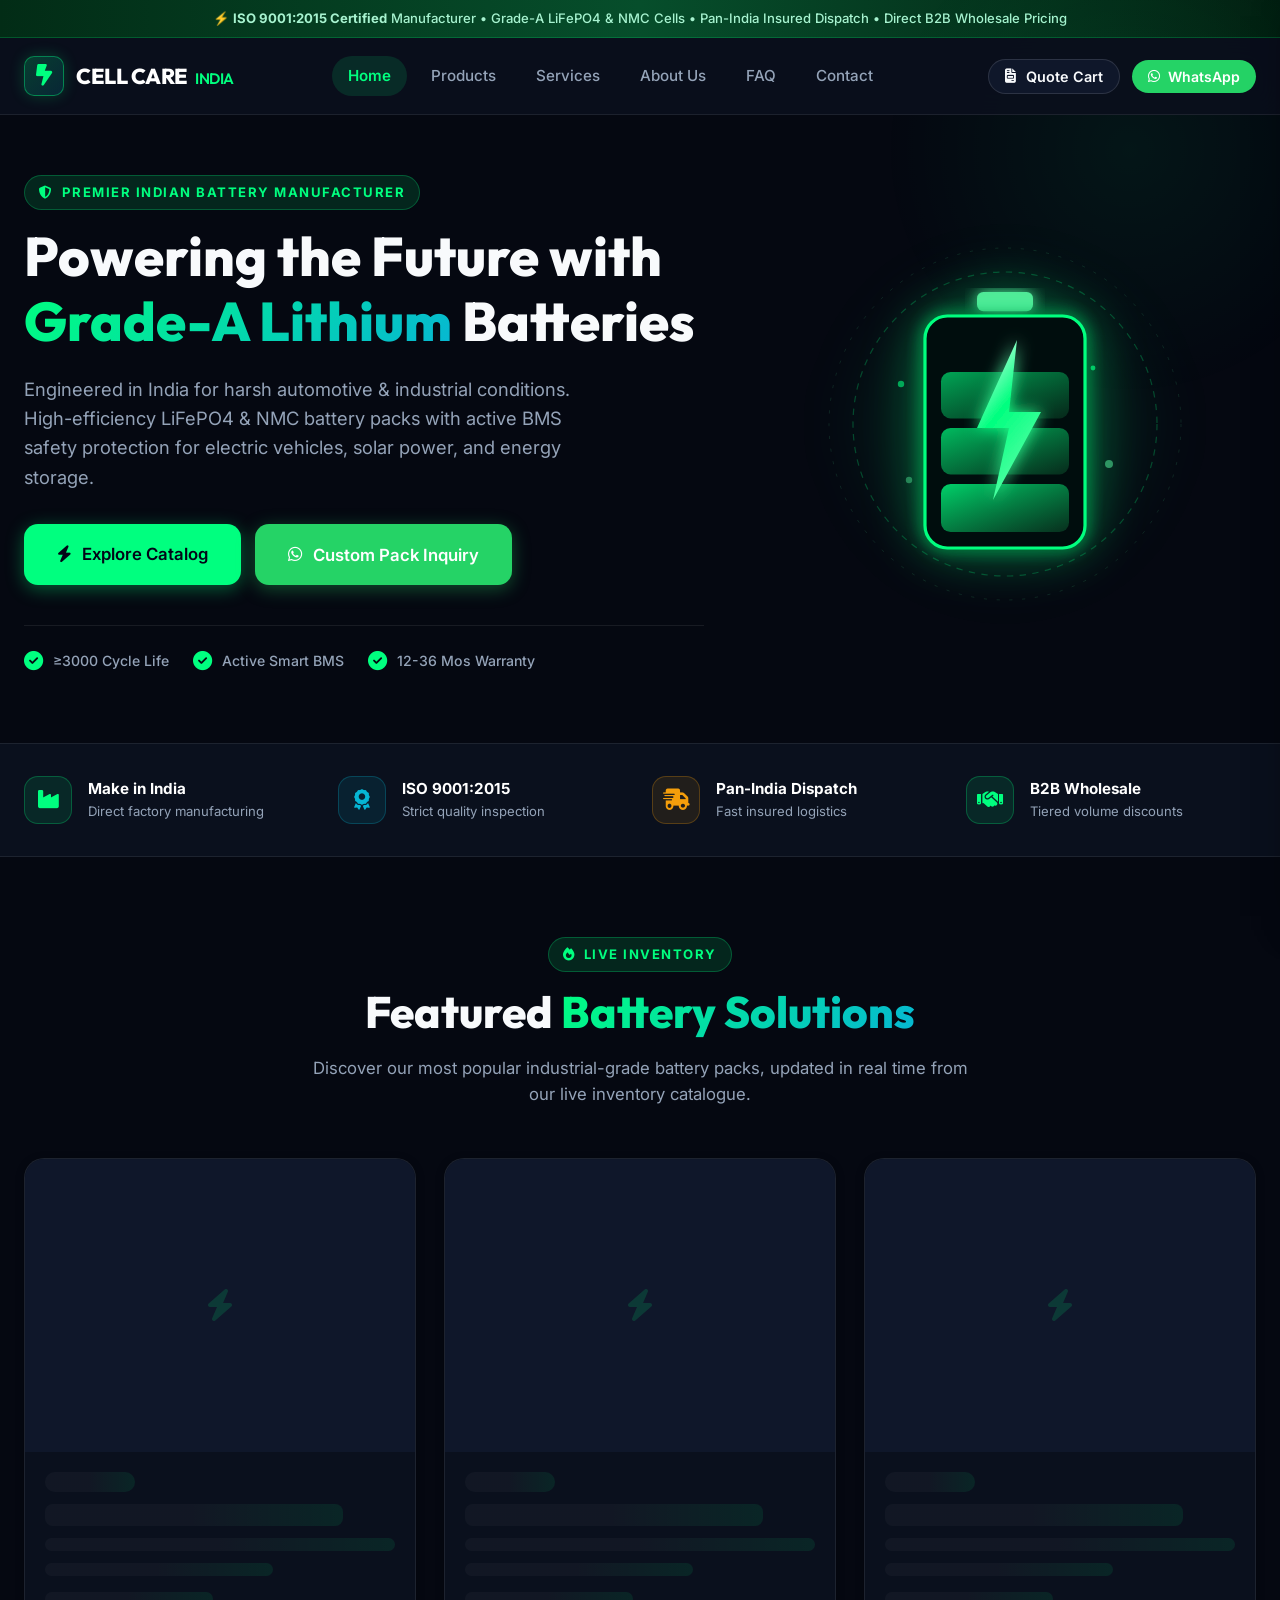
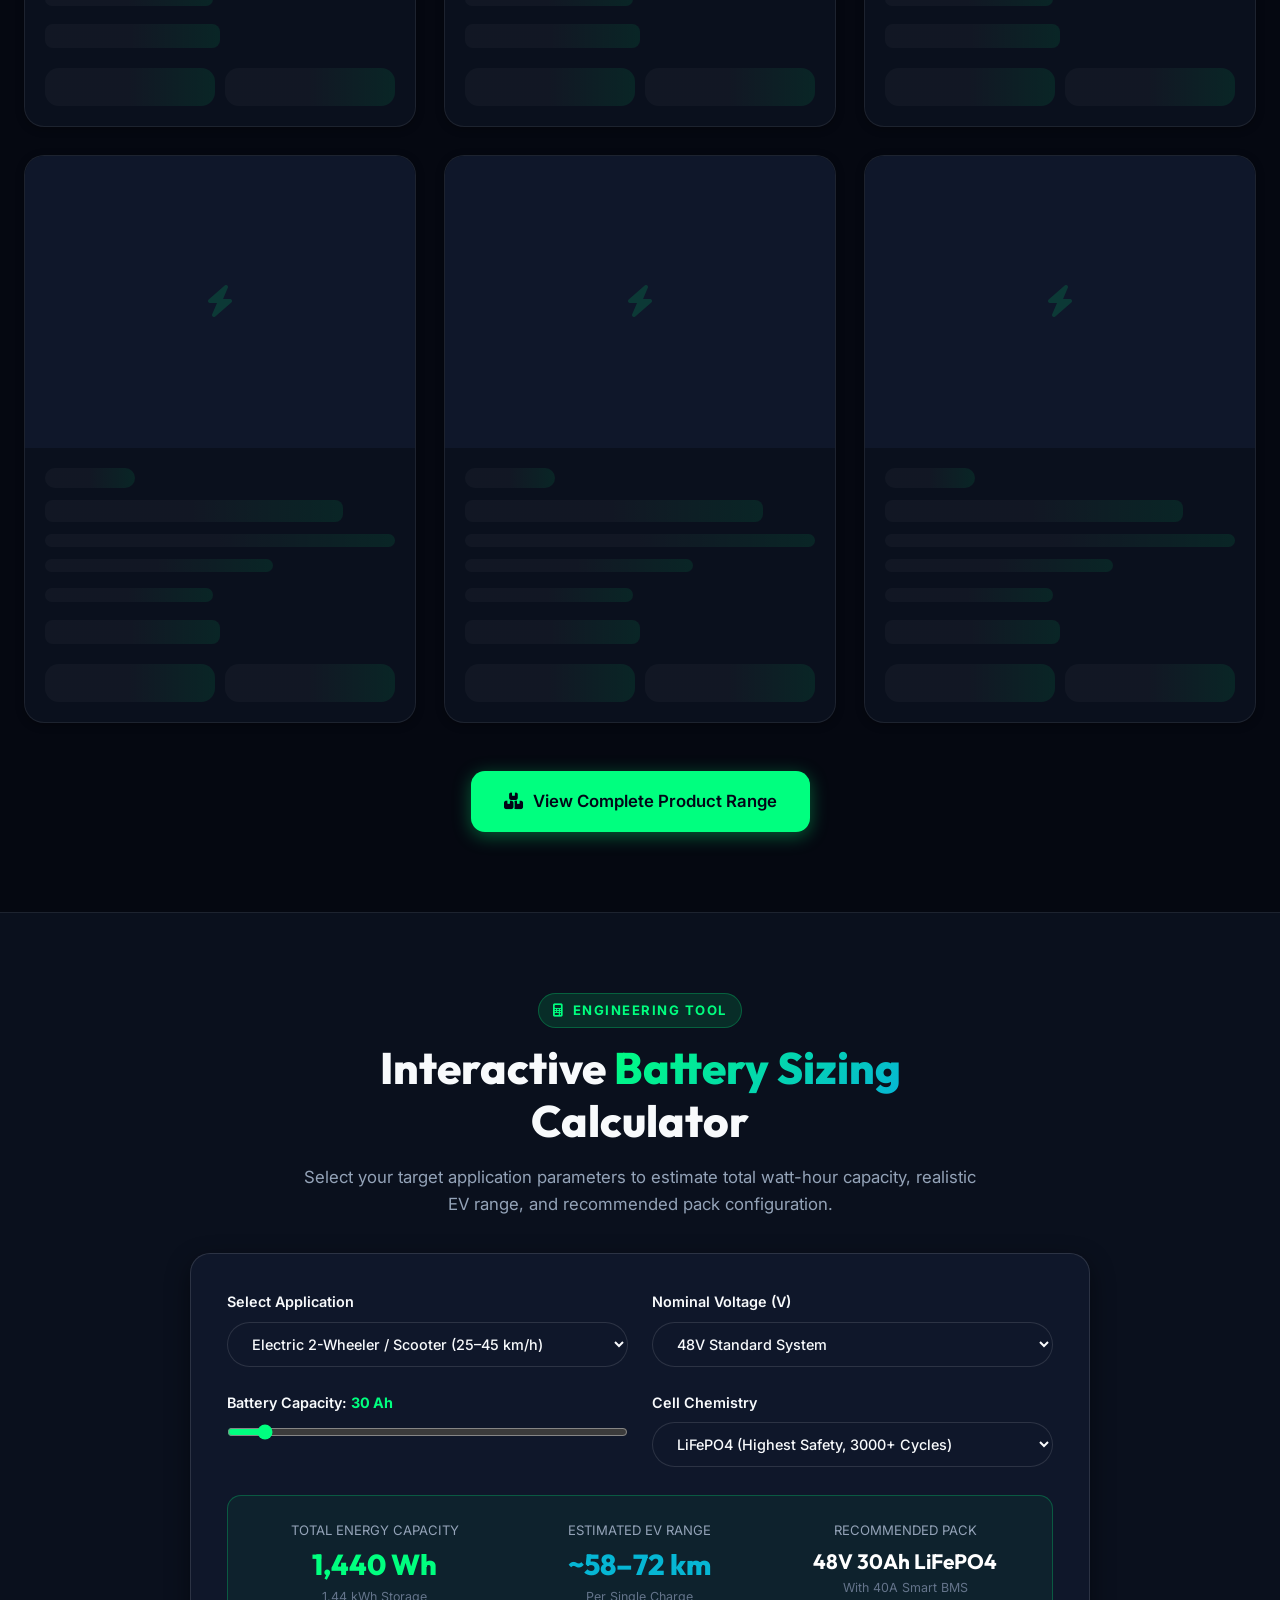
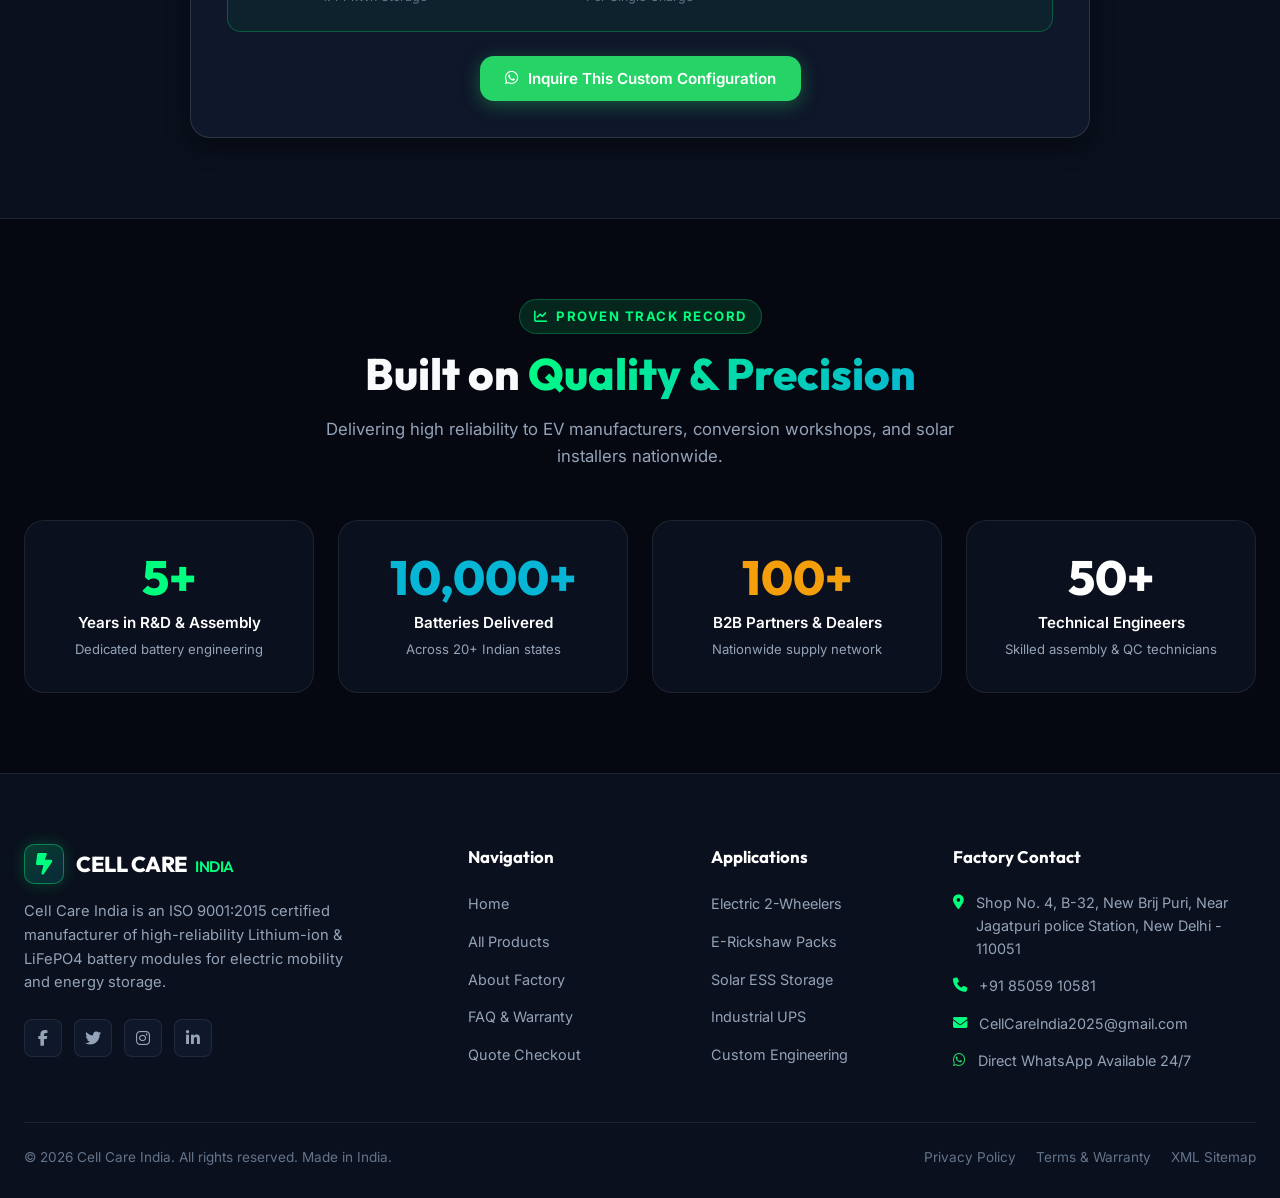
==== index.html @ 25781612 "feat: complete cellcare v3 - minimal UI, WhatsApp dispatch, and dynamic SEO" ====
<!DOCTYPE html>
<html lang="en">
<head>
  <meta charset="UTF-8" />
  <meta name="viewport" content="width=device-width, initial-scale=1.0" />
  
  <!-- Primary Meta Tags for Top-Tier SEO -->
  <title>Cell Care India | Leading EV & Lithium Battery Manufacturer in India</title>
  <meta name="title" content="Cell Care India | Leading EV & Lithium Battery Manufacturer in India" />
  <meta name="description" content="Cell Care India manufactures Grade-A Lithium-ion (LiFePO4 & NMC) battery packs for Electric Vehicles (EV), E-Rickshaws, Solar ESS, and industrial applications. Direct B2B wholesale prices, Smart BMS, Pan-India logistics." />
  <meta name="keywords" content="EV battery manufacturer India, Lithium ion battery wholesale, LiFePO4 battery pack, e-rickshaw battery supplier, solar energy storage battery, custom battery pack manufacturer Delhi, Cell Care India" />
  <meta name="robots" content="index, follow, max-image-preview:large, max-snippet:-1, max-video-preview:-1" />
  <meta name="author" content="Cell Care India" />
  <link rel="canonical" href="https://cellcareindia.com/" />
  <meta name="theme-color" content="#00ff7f" />

  <!-- Open Graph / Facebook -->
  <meta property="og:type" content="website" />
  <meta property="og:url" content="https://cellcareindia.com/" />
  <meta property="og:title" content="Cell Care India | Premium EV & Lithium Battery Packs" />
  <meta property="og:description" content="High-cycle Grade-A Lithium battery packs with active BMS for electric scooters, e-rickshaws, and solar power stations. Direct factory supply." />
  <meta property="og:image" content="https://cellcareindia.com/assets/images/logo.png" />
  <meta property="og:site_name" content="Cell Care India" />
  <meta property="og:locale" content="en_IN" />

  <!-- Twitter Card -->
  <meta name="twitter:card" content="summary_large_image" />
  <meta name="twitter:url" content="https://cellcareindia.com/" />
  <meta name="twitter:title" content="Cell Care India | EV & Industrial Battery Manufacturer" />
  <meta name="twitter:description" content="Grade-A Lithium battery packs for EV & Solar Energy. ISO 9001:2015 certified." />
  <meta name="twitter:image" content="https://cellcareindia.com/assets/images/logo.png" />

  <!-- Structured Data / JSON-LD for Search Engines -->
  <script type="application/ld+json">
  {
    "@context": "https://schema.org",
    "@graph": [
      {
        "@type": "Organization",
        "@id": "https://cellcareindia.com/#organization",
        "name": "Cell Care India",
        "url": "https://cellcareindia.com/",
        "logo": "https://cellcareindia.com/assets/images/logo.png",
        "description": "Leading Indian manufacturer of Lithium-ion and LiFePO4 battery packs for Electric Vehicles, solar power systems, and industrial energy storage.",
        "contactPoint": {
          "@type": "ContactPoint",
          "telephone": "+91-85059-10581",
          "contactType": "sales",
          "areaServed": "IN",
          "availableLanguage": ["English", "Hindi"]
        },
        "sameAs": [
          "https://facebook.com",
          "https://instagram.com",
          "https://linkedin.com"
        ]
      },
      {
        "@type": "WebSite",
        "@id": "https://cellcareindia.com/#website",
        "url": "https://cellcareindia.com/",
        "name": "Cell Care India",
        "publisher": { "@id": "https://cellcareindia.com/#organization" },
        "potentialAction": {
          "@type": "SearchAction",
          "target": "https://cellcareindia.com/products.html?q={search_term_string}",
          "query-input": "required name=search_term_string"
        }
      }
    ]
  }
  </script>

  <!-- External Fonts & Icons -->
  <link rel="stylesheet" href="https://cdnjs.cloudflare.com/ajax/libs/font-awesome/6.7.2/css/all.min.css" crossorigin="anonymous" referrerpolicy="no-referrer" />
  
  <!-- Core Design System & Styles -->
  <link rel="stylesheet" href="assets/css/main.css" />
  <link rel="stylesheet" href="assets/css/catalog.css" />
</head>

<body>

  <!-- Top Announcement Bar -->
  <div style="background: linear-gradient(90deg, #022c16 0%, #064e2b 50%, #031e11 100%); border-bottom: 1px solid rgba(0,255,127,0.2); padding: 8px 16px; font-size: 0.82rem; text-align: center; color: #a7f3d0; font-weight: 500;">
    <span>⚡ <strong>ISO 9001:2015 Certified</strong> Manufacturer • Grade-A LiFePO4 &amp; NMC Cells • Pan-India Insured Dispatch • Direct B2B Wholesale Pricing</span>
  </div>

  <!-- SITE HEADER & NAVBAR -->
  <header class="site-header">
    <div class="container">
      <nav class="navbar">
        <!-- Brand Logo -->
        <a href="index.html" class="brand-logo" aria-label="Cell Care India Home">
          <div class="brand-icon-box">
            <i class="fa-solid fa-bolt-lightning"></i>
          </div>
          <span class="brand-name">CELL CARE <span class="brand-tag">INDIA</span></span>
        </a>

        <!-- Desktop Navigation Links -->
        <ul class="nav-menu">
          <li><a href="index.html" class="nav-link active">Home</a></li>
          <li><a href="products.html" class="nav-link">Products</a></li>
          <li><a href="services.html" class="nav-link">Services</a></li>
          <li><a href="about.html" class="nav-link">About Us</a></li>
          <li><a href="faq.html" class="nav-link">FAQ</a></li>
          <li><a href="contact.html" class="nav-link">Contact</a></li>
        </ul>

        <!-- Action Items: Quote Cart & WhatsApp Trigger -->
        <div class="nav-actions">
          <button class="cart-pill-btn open-quote-drawer" title="View Quotation Cart">
            <i class="fa-solid fa-file-invoice"></i>
            <span>Quote Cart</span>
            <span class="cart-badge cart-count-badge" style="display:none;">0</span>
          </button>

          <button class="btn-whatsapp-nav" onclick="CellCare.openWhatsApp('Hello Cell Care India! I would like to inquire about battery packs.')">
            <i class="fa-brands fa-whatsapp"></i>
            <span>WhatsApp</span>
          </button>

          <button id="hamburgerBtn" class="hamburger-btn" aria-label="Open Mobile Menu">
            <i class="fa-solid fa-bars"></i>
          </button>
        </div>
      </nav>
    </div>
  </header>

  <!-- Mobile Sidebar Drawer -->
  <aside id="mobileSidebar" class="mobile-sidebar">
    <div class="mobile-sidebar-header">
      <div class="brand-logo">
        <div class="brand-icon-box"><i class="fa-solid fa-bolt-lightning"></i></div>
        <span class="brand-name">CELL CARE</span>
      </div>
      <button id="closeSidebarBtn" style="background:none; border:none; color:#fff; font-size:1.5rem; cursor:pointer;">&times;</button>
    </div>
    <ul class="mobile-nav-links">
      <li><a href="index.html" class="active"><i class="fa-solid fa-house"></i> Home</a></li>
      <li><a href="products.html"><i class="fa-solid fa-boxes-stacked"></i> Products Catalog</a></li>
      <li><a href="services.html"><i class="fa-solid fa-screwdriver-wrench"></i> Services</a></li>
      <li><a href="about.html"><i class="fa-solid fa-building"></i> About Cell Care</a></li>
      <li><a href="faq.html"><i class="fa-solid fa-circle-question"></i> FAQ</a></li>
      <li><a href="contact.html"><i class="fa-solid fa-headset"></i> Contact Us</a></li>
      <li><a href="checkout.html"><i class="fa-solid fa-cart-shopping"></i> Review Quote</a></li>
    </ul>
    <div style="margin-top:auto; padding-top:20px; border-top:1px solid var(--border-subtle);">
      <button class="btn btn-whatsapp" style="width:100%;" onclick="CellCare.openWhatsApp('Hello Cell Care India! I want to request a wholesale battery quotation.')">
        <i class="fa-brands fa-whatsapp"></i> Chat on WhatsApp
      </button>
    </div>
  </aside>

  <!-- Global Backdrop -->
  <div id="overlayBackdrop" class="overlay-backdrop"></div>

  <!-- HERO SECTION -->
  <section class="section" style="padding-top: 60px; padding-bottom: 70px;">
    <div class="container">
      <div style="display: grid; grid-template-columns: 1.15fr 0.85fr; gap: 50px; align-items: center;">
        
        <!-- Left Hero Content -->
        <div>
          <div class="section-tag">
            <i class="fa-solid fa-shield-halved"></i> Premier Indian Battery Manufacturer
          </div>
          <h1 class="section-title" style="font-size: clamp(2.4rem, 4.5vw, 3.4rem); margin-bottom: 20px;">
            Powering the Future with <span>Grade-A Lithium</span> Batteries
          </h1>
          <p class="section-subtitle" style="font-size: 1.15rem; margin-bottom: 32px; max-width: 580px;">
            Engineered in India for harsh automotive &amp; industrial conditions. High-efficiency LiFePO4 &amp; NMC battery packs with active BMS safety protection for electric vehicles, solar power, and energy storage.
          </p>
          
          <div style="display: flex; gap: 14px; flex-wrap: wrap; margin-bottom: 40px;">
            <a href="products.html" class="btn btn-primary btn-lg">
              <i class="fa-solid fa-bolt"></i> Explore Catalog
            </a>
            <button class="btn btn-whatsapp btn-lg" onclick="CellCare.openWhatsApp('Hello Cell Care India! I need a custom battery pack consultation for my project.')">
              <i class="fa-brands fa-whatsapp"></i> Custom Pack Inquiry
            </button>
          </div>

          <!-- Quick Trust Badges -->
          <div style="display: flex; gap: 24px; flex-wrap: wrap; border-top: 1px solid var(--border-subtle); padding-top: 24px;">
            <div style="display: flex; align-items: center; gap: 10px;">
              <i class="fa-solid fa-circle-check" style="color: var(--accent-primary); font-size: 1.2rem;"></i>
              <span style="font-size: 0.88rem; color: var(--text-muted); font-weight: 500;">≥3000 Cycle Life</span>
            </div>
            <div style="display: flex; align-items: center; gap: 10px;">
              <i class="fa-solid fa-circle-check" style="color: var(--accent-primary); font-size: 1.2rem;"></i>
              <span style="font-size: 0.88rem; color: var(--text-muted); font-weight: 500;">Active Smart BMS</span>
            </div>
            <div style="display: flex; align-items: center; gap: 10px;">
              <i class="fa-solid fa-circle-check" style="color: var(--accent-primary); font-size: 1.2rem;"></i>
              <span style="font-size: 0.88rem; color: var(--text-muted); font-weight: 500;">12-36 Mos Warranty</span>
            </div>
          </div>
        </div>

        <!-- Right Hero Graphic -->
        <div style="position: relative; display: flex; justify-content: center; align-items: center;">
          <div style="position: absolute; width: 340px; height: 340px; background: radial-gradient(circle, rgba(0, 255, 127, 0.22) 0%, transparent 70%); border-radius: 50%; filter: blur(30px);"></div>
          <div style="width: 100%; max-width: 440px; aspect-ratio: 1/1; position: relative; z-index: 2; padding: 20px;">
            <img src="assets/images/hero.svg" alt="Cell Care Battery Engineering" style="width: 100%; height: 100%; object-fit: contain; filter: drop-shadow(0 0 25px rgba(0,255,127,0.35));" />
          </div>
        </div>

      </div>
    </div>
  </section>

  <!-- TRUST & CREDENTIALS STRIP -->
  <section style="background: var(--bg-surface); border-top: 1px solid var(--border-subtle); border-bottom: 1px solid var(--border-subtle); padding: 32px 0;">
    <div class="container">
      <div style="display: grid; grid-template-columns: repeat(auto-fit, minmax(220px, 1fr)); gap: 24px;">
        
        <div style="display: flex; align-items: center; gap: 16px;">
          <div style="width: 48px; height: 48px; border-radius: var(--radius-md); background: rgba(0, 255, 127, 0.1); border: 1px solid rgba(0, 255, 127, 0.25); display: flex; align-items: center; justify-content: center; color: var(--accent-primary); font-size: 1.3rem;">
            <i class="fa-solid fa-industry"></i>
          </div>
          <div>
            <h4 style="font-size: 0.95rem; font-weight: 700; color: #ffffff;">Make in India</h4>
            <p style="font-size: 0.82rem; color: var(--text-muted);">Direct factory manufacturing</p>
          </div>
        </div>

        <div style="display: flex; align-items: center; gap: 16px;">
          <div style="width: 48px; height: 48px; border-radius: var(--radius-md); background: rgba(6, 182, 212, 0.1); border: 1px solid rgba(6, 182, 212, 0.25); display: flex; align-items: center; justify-content: center; color: var(--accent-cyan); font-size: 1.3rem;">
            <i class="fa-solid fa-award"></i>
          </div>
          <div>
            <h4 style="font-size: 0.95rem; font-weight: 700; color: #ffffff;">ISO 9001:2015</h4>
            <p style="font-size: 0.82rem; color: var(--text-muted);">Strict quality inspection</p>
          </div>
        </div>

        <div style="display: flex; align-items: center; gap: 16px;">
          <div style="width: 48px; height: 48px; border-radius: var(--radius-md); background: rgba(245, 158, 11, 0.1); border: 1px solid rgba(245, 158, 11, 0.25); display: flex; align-items: center; justify-content: center; color: var(--accent-amber); font-size: 1.3rem;">
            <i class="fa-solid fa-truck-fast"></i>
          </div>
          <div>
            <h4 style="font-size: 0.95rem; font-weight: 700; color: #ffffff;">Pan-India Dispatch</h4>
            <p style="font-size: 0.82rem; color: var(--text-muted);">Fast insured logistics</p>
          </div>
        </div>

        <div style="display: flex; align-items: center; gap: 16px;">
          <div style="width: 48px; height: 48px; border-radius: var(--radius-md); background: rgba(0, 255, 127, 0.1); border: 1px solid rgba(0, 255, 127, 0.25); display: flex; align-items: center; justify-content: center; color: var(--accent-primary); font-size: 1.3rem;">
            <i class="fa-solid fa-handshake"></i>
          </div>
          <div>
            <h4 style="font-size: 0.95rem; font-weight: 700; color: #ffffff;">B2B Wholesale</h4>
            <p style="font-size: 0.82rem; color: var(--text-muted);">Tiered volume discounts</p>
          </div>
        </div>

      </div>
    </div>
  </section>

  <!-- FEATURED PRODUCTS SHOWCASE -->
  <section class="section">
    <div class="container">
      <div class="section-header">
        <div class="section-tag"><i class="fa-solid fa-fire"></i> Live Inventory</div>
        <h2 class="section-title">Featured <span>Battery Solutions</span></h2>
        <p class="section-subtitle">Discover our most popular industrial-grade battery packs, updated in real time from our live inventory catalogue.</p>
      </div>

      <!-- Grid populated dynamically by JS with instant skeleton pre-loader -->
      <div id="homeFeaturedGrid" class="products-grid">
        <div class="skeleton-card" aria-hidden="true">
          <div class="skeleton-media skeleton-shimmer"></div>
          <div class="skeleton-content">
            <div class="skeleton-pill skeleton-shimmer"></div>
            <div class="skeleton-title-bar skeleton-shimmer"></div>
            <div class="skeleton-desc-bar skeleton-shimmer"></div>
            <div class="skeleton-desc-bar short skeleton-shimmer"></div>
            <div class="skeleton-moq-bar skeleton-shimmer"></div>
            <div class="skeleton-price-bar skeleton-shimmer"></div>
            <div class="skeleton-actions-row">
              <div class="skeleton-btn-bar skeleton-shimmer"></div>
              <div class="skeleton-btn-bar skeleton-shimmer"></div>
            </div>
          </div>
        </div>
        <div class="skeleton-card" aria-hidden="true">
          <div class="skeleton-media skeleton-shimmer"></div>
          <div class="skeleton-content">
            <div class="skeleton-pill skeleton-shimmer"></div>
            <div class="skeleton-title-bar skeleton-shimmer"></div>
            <div class="skeleton-desc-bar skeleton-shimmer"></div>
            <div class="skeleton-desc-bar short skeleton-shimmer"></div>
            <div class="skeleton-moq-bar skeleton-shimmer"></div>
            <div class="skeleton-price-bar skeleton-shimmer"></div>
            <div class="skeleton-actions-row">
              <div class="skeleton-btn-bar skeleton-shimmer"></div>
              <div class="skeleton-btn-bar skeleton-shimmer"></div>
            </div>
          </div>
        </div>
        <div class="skeleton-card" aria-hidden="true">
          <div class="skeleton-media skeleton-shimmer"></div>
          <div class="skeleton-content">
            <div class="skeleton-pill skeleton-shimmer"></div>
            <div class="skeleton-title-bar skeleton-shimmer"></div>
            <div class="skeleton-desc-bar skeleton-shimmer"></div>
            <div class="skeleton-desc-bar short skeleton-shimmer"></div>
            <div class="skeleton-moq-bar skeleton-shimmer"></div>
            <div class="skeleton-price-bar skeleton-shimmer"></div>
            <div class="skeleton-actions-row">
              <div class="skeleton-btn-bar skeleton-shimmer"></div>
              <div class="skeleton-btn-bar skeleton-shimmer"></div>
            </div>
          </div>
        </div>
        <div class="skeleton-card" aria-hidden="true">
          <div class="skeleton-media skeleton-shimmer"></div>
          <div class="skeleton-content">
            <div class="skeleton-pill skeleton-shimmer"></div>
            <div class="skeleton-title-bar skeleton-shimmer"></div>
            <div class="skeleton-desc-bar skeleton-shimmer"></div>
            <div class="skeleton-desc-bar short skeleton-shimmer"></div>
            <div class="skeleton-moq-bar skeleton-shimmer"></div>
            <div class="skeleton-price-bar skeleton-shimmer"></div>
            <div class="skeleton-actions-row">
              <div class="skeleton-btn-bar skeleton-shimmer"></div>
              <div class="skeleton-btn-bar skeleton-shimmer"></div>
            </div>
          </div>
        </div>
        <div class="skeleton-card" aria-hidden="true">
          <div class="skeleton-media skeleton-shimmer"></div>
          <div class="skeleton-content">
            <div class="skeleton-pill skeleton-shimmer"></div>
            <div class="skeleton-title-bar skeleton-shimmer"></div>
            <div class="skeleton-desc-bar skeleton-shimmer"></div>
            <div class="skeleton-desc-bar short skeleton-shimmer"></div>
            <div class="skeleton-moq-bar skeleton-shimmer"></div>
            <div class="skeleton-price-bar skeleton-shimmer"></div>
            <div class="skeleton-actions-row">
              <div class="skeleton-btn-bar skeleton-shimmer"></div>
              <div class="skeleton-btn-bar skeleton-shimmer"></div>
            </div>
          </div>
        </div>
        <div class="skeleton-card" aria-hidden="true">
          <div class="skeleton-media skeleton-shimmer"></div>
          <div class="skeleton-content">
            <div class="skeleton-pill skeleton-shimmer"></div>
            <div class="skeleton-title-bar skeleton-shimmer"></div>
            <div class="skeleton-desc-bar skeleton-shimmer"></div>
            <div class="skeleton-desc-bar short skeleton-shimmer"></div>
            <div class="skeleton-moq-bar skeleton-shimmer"></div>
            <div class="skeleton-price-bar skeleton-shimmer"></div>
            <div class="skeleton-actions-row">
              <div class="skeleton-btn-bar skeleton-shimmer"></div>
              <div class="skeleton-btn-bar skeleton-shimmer"></div>
            </div>
          </div>
        </div>
      </div>

      <div style="text-align: center; margin-top: 48px;">
        <a href="products.html" class="btn btn-primary btn-lg">
          <i class="fa-solid fa-boxes-stacked"></i> View Complete Product Range
        </a>
      </div>
    </div>
  </section>

  <!-- INTERACTIVE BATTERY CAPACITY & RANGE CALCULATOR -->
  <section class="section" style="background: var(--bg-surface); border-top: 1px solid var(--border-subtle); border-bottom: 1px solid var(--border-subtle);">
    <div class="container">
      <div style="max-width: 900px; margin: 0 auto;">
        
        <div class="section-header" style="margin-bottom: 36px;">
          <div class="section-tag"><i class="fa-solid fa-calculator"></i> Engineering Tool</div>
          <h2 class="section-title">Interactive <span>Battery Sizing</span> Calculator</h2>
          <p class="section-subtitle">Select your target application parameters to estimate total watt-hour capacity, realistic EV range, and recommended pack configuration.</p>
        </div>

        <div style="background: var(--bg-card); border: 1px solid var(--border-card); border-radius: var(--radius-lg); padding: 36px; box-shadow: var(--shadow-md);">
          <div style="display: grid; grid-template-columns: 1fr 1fr; gap: 24px; margin-bottom: 28px;">
            
            <div>
              <label style="display: block; font-size: 0.9rem; font-weight: 600; margin-bottom: 8px;">Select Application</label>
              <select id="calcApplication" class="custom-select" style="width: 100%;">
                <option value="scooter">Electric 2-Wheeler / Scooter (25–45 km/h)</option>
                <option value="erickshaw">E-Rickshaw Commercial (Passenger/Loader)</option>
                <option value="solar">Solar Energy Storage / Home Inverter</option>
              </select>
            </div>

            <div>
              <label style="display: block; font-size: 0.9rem; font-weight: 600; margin-bottom: 8px;">Nominal Voltage (V)</label>
              <select id="calcVoltage" class="custom-select" style="width: 100%;">
                <option value="48">48V Standard System</option>
                <option value="60">60V High Performance</option>
                <option value="72">72V High Torque / Long Range</option>
              </select>
            </div>

            <div>
              <label style="display: block; font-size: 0.9rem; font-weight: 600; margin-bottom: 8px;">Battery Capacity: <span id="calcAhDisplay" style="color: var(--accent-primary); font-weight: 700;">30 Ah</span></label>
              <input type="range" id="calcAhSlider" min="20" max="150" step="5" value="30" style="width: 100%; accent-color: var(--accent-primary); cursor: pointer;" />
            </div>

            <div>
              <label style="display: block; font-size: 0.9rem; font-weight: 600; margin-bottom: 8px;">Cell Chemistry</label>
              <select id="calcChemistry" class="custom-select" style="width: 100%;">
                <option value="lifepo4">LiFePO4 (Highest Safety, 3000+ Cycles)</option>
                <option value="nmc">NMC (High Energy Density, Lightweight)</option>
              </select>
            </div>

          </div>

          <!-- Calculated Results Card -->
          <div style="background: rgba(0, 255, 127, 0.05); border: 1px solid rgba(0, 255, 127, 0.25); border-radius: var(--radius-md); padding: 24px; display: grid; grid-template-columns: repeat(auto-fit, minmax(180px, 1fr)); gap: 20px; text-align: center;">
            <div>
              <div style="font-size: 0.82rem; color: var(--text-muted); text-transform: uppercase;">Total Energy Capacity</div>
              <div id="calcWattHours" style="font-family: var(--font-display); font-size: 1.8rem; font-weight: 800; color: var(--accent-primary);">1,440 Wh</div>
              <div style="font-size: 0.78rem; color: var(--text-faint);">1.44 kWh Storage</div>
            </div>

            <div>
              <div style="font-size: 0.82rem; color: var(--text-muted); text-transform: uppercase;">Estimated EV Range</div>
              <div id="calcRangeKm" style="font-family: var(--font-display); font-size: 1.8rem; font-weight: 800; color: var(--accent-cyan);">~60–70 km</div>
              <div style="font-size: 0.78rem; color: var(--text-faint);">Per Single Charge</div>
            </div>

            <div>
              <div style="font-size: 0.82rem; color: var(--text-muted); text-transform: uppercase;">Recommended Pack</div>
              <div id="calcRecommendedPack" style="font-family: var(--font-display); font-size: 1.3rem; font-weight: 700; color: #ffffff; margin-top: 4px;">48V 30Ah LiFePO4</div>
              <div style="font-size: 0.78rem; color: var(--text-faint);">With 40A Smart BMS</div>
            </div>
          </div>

          <div style="text-align: center; margin-top: 24px;">
            <button id="calcQuoteBtn" class="btn btn-whatsapp">
              <i class="fa-brands fa-whatsapp"></i> Inquire This Custom Configuration
            </button>
          </div>
        </div>

      </div>
    </div>
  </section>

  <!-- LIVE MANUFACTURING MILESTONES (CONNECTS TO /api/stats/) -->
  <section class="section">
    <div class="container">
      <div class="section-header">
        <div class="section-tag"><i class="fa-solid fa-chart-line"></i> Proven Track Record</div>
        <h2 class="section-title">Built on <span>Quality &amp; Precision</span></h2>
        <p class="section-subtitle">Delivering high reliability to EV manufacturers, conversion workshops, and solar installers nationwide.</p>
      </div>

      <div style="display: grid; grid-template-columns: repeat(auto-fit, minmax(220px, 1fr)); gap: 24px;">
        
        <div style="background: var(--bg-surface); border: 1px solid var(--border-subtle); border-radius: var(--radius-lg); padding: 32px 24px; text-align: center;">
          <div style="font-family: var(--font-display); font-size: 3rem; font-weight: 800; color: var(--accent-primary); line-height: 1;" id="statYears">5+</div>
          <div style="font-size: 0.95rem; font-weight: 600; color: #ffffff; margin: 10px 0 4px 0;">Years in R&amp;D &amp; Assembly</div>
          <div style="font-size: 0.82rem; color: var(--text-muted);">Dedicated battery engineering</div>
        </div>

        <div style="background: var(--bg-surface); border: 1px solid var(--border-subtle); border-radius: var(--radius-lg); padding: 32px 24px; text-align: center;">
          <div style="font-family: var(--font-display); font-size: 3rem; font-weight: 800; color: var(--accent-cyan); line-height: 1;" id="statSold">10,000+</div>
          <div style="font-size: 0.95rem; font-weight: 600; color: #ffffff; margin: 10px 0 4px 0;">Batteries Delivered</div>
          <div style="font-size: 0.82rem; color: var(--text-muted);">Across 20+ Indian states</div>
        </div>

        <div style="background: var(--bg-surface); border: 1px solid var(--border-subtle); border-radius: var(--radius-lg); padding: 32px 24px; text-align: center;">
          <div style="font-family: var(--font-display); font-size: 3rem; font-weight: 800; color: var(--accent-amber); line-height: 1;" id="statDistributors">100+</div>
          <div style="font-size: 0.95rem; font-weight: 600; color: #ffffff; margin: 10px 0 4px 0;">B2B Partners &amp; Dealers</div>
          <div style="font-size: 0.82rem; color: var(--text-muted);">Nationwide supply network</div>
        </div>

        <div style="background: var(--bg-surface); border: 1px solid var(--border-subtle); border-radius: var(--radius-lg); padding: 32px 24px; text-align: center;">
          <div style="font-family: var(--font-display); font-size: 3rem; font-weight: 800; color: #ffffff; line-height: 1;" id="statEmployees">50+</div>
          <div style="font-size: 0.95rem; font-weight: 600; color: #ffffff; margin: 10px 0 4px 0;">Technical Engineers</div>
          <div style="font-size: 0.82rem; color: var(--text-muted);">Skilled assembly &amp; QC technicians</div>
        </div>

      </div>
    </div>
  </section>

  <!-- GLOBAL SLIDE-OVER QUOTE DRAWER (ACCESSIBLE ACROSS SITE) -->
  <aside id="quoteDrawer" class="quote-drawer">
    <div class="quote-drawer-header">
      <h3><i class="fa-solid fa-file-invoice" style="color:var(--accent-primary);"></i> Your Quotation Cart</h3>
      <button id="quoteDrawerClose" class="quote-drawer-close">&times;</button>
    </div>
    
    <div id="quoteDrawerItems" class="quote-drawer-body">
      <!-- Populated dynamically by core.js -->
    </div>

    <div class="quote-drawer-footer">
      <div class="quote-summary-row">
        <span id="quoteDrawerCountText" style="color:var(--text-muted);">Subtotal</span>
        <span id="quoteDrawerTotal" class="quote-summary-total">₹0</span>
      </div>
      <button id="quoteDrawerProceed" class="btn btn-primary" style="width:100%;">
        <i class="fa-solid fa-arrow-right"></i> Proceed to WhatsApp Checkout
      </button>
    </div>
  </aside>

  <!-- SITE FOOTER -->
  <footer class="site-footer">
    <div class="container">
      <div class="footer-grid">
        
        <!-- Col 1: Brand Info -->
        <div class="footer-brand">
          <div class="brand-logo">
            <div class="brand-icon-box"><i class="fa-solid fa-bolt-lightning"></i></div>
            <span class="brand-name">CELL CARE <span class="brand-tag">INDIA</span></span>
          </div>
          <p>
            Cell Care India is an ISO 9001:2015 certified manufacturer of high-reliability Lithium-ion &amp; LiFePO4 battery modules for electric mobility and energy storage.
          </p>
          <div class="footer-socials">
            <a href="#" class="social-facebook" aria-label="Facebook"><i class="fab fa-facebook-f"></i></a>
            <a href="#" class="social-twitter" aria-label="Twitter"><i class="fab fa-twitter"></i></a>
            <a href="#" class="social-instagram" aria-label="Instagram"><i class="fab fa-instagram"></i></a>
            <a href="#" class="social-linkedin" aria-label="LinkedIn"><i class="fab fa-linkedin-in"></i></a>
          </div>
        </div>

        <!-- Col 2: Quick Links -->
        <div class="footer-col">
          <h4>Navigation</h4>
          <ul class="footer-links">
            <li><a href="index.html">Home</a></li>
            <li><a href="products.html">All Products</a></li>
            <li><a href="about.html">About Factory</a></li>
            <li><a href="faq.html">FAQ &amp; Warranty</a></li>
            <li><a href="checkout.html">Quote Checkout</a></li>
          </ul>
        </div>

        <!-- Col 3: Applications -->
        <div class="footer-col">
          <h4>Applications</h4>
          <ul class="footer-links">
            <li><a href="products.html?category=ev">Electric 2-Wheelers</a></li>
            <li><a href="products.html?category=erickshaw">E-Rickshaw Packs</a></li>
            <li><a href="products.html?category=solar">Solar ESS Storage</a></li>
            <li><a href="products.html?category=industrial">Industrial UPS</a></li>
            <li><a href="contact.html">Custom Engineering</a></li>
          </ul>
        </div>

        <!-- Col 4: Contact Info (Binds to /api/config/) -->
        <div class="footer-col">
          <h4>Factory Contact</h4>
          <ul class="footer-contact-list">
            <li>
              <i class="fa-solid fa-location-dot"></i>
              <span data-bind="site-address">Cell Care India Complex, New Delhi, India</span>
            </li>
            <li>
              <i class="fa-solid fa-phone"></i>
              <span data-bind="site-phone">+91 85059 10581</span>
            </li>
            <li>
              <i class="fa-solid fa-envelope"></i>
              <span data-bind="site-email">sales@cellcareindia.com</span>
            </li>
            <li>
              <i class="fa-brands fa-whatsapp" style="color:#25d366;"></i>
              <span>Direct WhatsApp Available 24/7</span>
            </li>
          </ul>
        </div>

      </div>

      <div class="footer-bottom">
        <div>© 2026 Cell Care India. All rights reserved. Made in India.</div>
        <div class="footer-bottom-links">
          <a href="privacy.html">Privacy Policy</a>
          <a href="terms.html">Terms &amp; Warranty</a>
          <a href="sitemap.xml">XML Sitemap</a>
        </div>
      </div>
    </div>
  </footer>

  <!-- Scripts -->
  <script src="assets/js/api-config.js"></script>
  <script src="assets/js/core.js"></script>

  <!-- Homepage Logic: Featured Products, Stats, and Calculator -->
  <script>
  document.addEventListener("DOMContentLoaded", function () {
    // 1. Load Live Stats from PythonAnywhere
    async function loadStats() {
      try {
        const base = window.CELLCARE_CONFIG ? window.CELLCARE_CONFIG.siteApi : "https://artifyscreens.pythonanywhere.com";
        const res = await fetch(base + "/api/stats/");
        if (res.ok) {
          const s = await res.json();
          if (s.years_experience) document.getElementById("statYears").textContent = s.years_experience + "+";
          if (s.batteries_sold) document.getElementById("statSold").textContent = Number(s.batteries_sold).toLocaleString("en-IN") + "+";
          if (s.distributors) document.getElementById("statDistributors").textContent = s.distributors + "+";
          if (s.employees) document.getElementById("statEmployees").textContent = s.employees + "+";
        }
      } catch (e) {
        console.debug("Stats fallback retained");
      }
    }
    loadStats();

    // 2. Load 6 Featured Products (Live API Sync with Skeleton Preloader)
    function renderFeaturedSkeleton(count) {
      const grid = document.getElementById("homeFeaturedGrid");
      if (!grid) return;
      const n = count || 6;
      grid.innerHTML = Array.from({ length: n }).map(() => `
        <div class="skeleton-card" aria-hidden="true">
          <div class="skeleton-media skeleton-shimmer"></div>
          <div class="skeleton-content">
            <div class="skeleton-pill skeleton-shimmer"></div>
            <div class="skeleton-title-bar skeleton-shimmer"></div>
            <div class="skeleton-desc-bar skeleton-shimmer"></div>
            <div class="skeleton-desc-bar short skeleton-shimmer"></div>
            <div class="skeleton-moq-bar skeleton-shimmer"></div>
            <div class="skeleton-price-bar skeleton-shimmer"></div>
            <div class="skeleton-actions-row">
              <div class="skeleton-btn-bar skeleton-shimmer"></div>
              <div class="skeleton-btn-bar skeleton-shimmer"></div>
            </div>
          </div>
        </div>
      `).join("");
    }

    function renderFeaturedGrid(items) {
      const grid = document.getElementById("homeFeaturedGrid");
      if (!grid) return;
      grid.innerHTML = "";

      items.slice(0, 6).forEach(p => {
        const priceNum = Number(p.price) || 0;
        const formattedPrice = priceNum ? `₹${priceNum.toLocaleString("en-IN")}` : "Contact for Price";
        const imgUrl = p.image_url || "assets/images/hero.svg";
        const minQty = parseInt(p.min_quantity || p.moq || 1, 10);
        const detailUrl = `product.html?id=${encodeURIComponent(p.slug || p.id)}`;
        const escape = window.CellCare ? window.CellCare.escapeHtml : (str => String(str || ""));

        const card = document.createElement("article");
        card.className = "product-card";
        card.innerHTML = `
          <div class="product-card-media">
            <img src="${imgUrl}" class="product-card-img" alt="${escape(p.title)}" loading="lazy" />
            <div class="product-card-badges">
              <span class="badge badge-success">Grade-A Cells</span>
              <span class="badge badge-cyan">${escape(p.category || "Li-Ion")}</span>
            </div>
          </div>
          <div class="product-card-content">
            <span class="product-card-category">${escape(p.category || "Battery Pack")}</span>
            <h3 class="product-card-title"><a href="${detailUrl}">${escape(p.title)}</a></h3>
            <p class="product-card-desc">${escape(p.description || "Certified Grade-A battery pack with smart active BMS protection.")}</p>
            
            <div class="product-card-moq">
              <i class="fa-solid fa-boxes-stacked"></i> Min Order: <strong>${minQty} Units</strong>
            </div>

            <div class="product-card-pricing">
              <div>
                <div class="product-price-val">${formattedPrice}</div>
                <div class="product-price-label">Ex-factory + GST inclusive</div>
              </div>
            </div>

            <div class="product-card-actions">
              <div style="display:grid; grid-template-columns: 1fr 1fr; gap: 8px;">
                <a href="${detailUrl}" class="btn btn-secondary btn-sm">
                  <i class="fa-solid fa-circle-info"></i> Details
                </a>
                <button class="btn btn-primary btn-sm btn-home-quote" data-id="${p.id}">
                  <i class="fa-solid fa-file-invoice"></i> Quote
                </button>
              </div>
            </div>
          </div>
        `;

        card.querySelector(".btn-home-quote").addEventListener("click", () => {
          if (window.CellCare) window.CellCare.addToCart(p, minQty);
        });

        grid.appendChild(card);
      });
    }

    async function loadHomeFeatured() {
      renderFeaturedSkeleton(6);
      if (window.startPreloader) window.startPreloader();

      // Check session cache if recently loaded
      try {
        const cached = sessionStorage.getItem("cellcare_catalog_cache_v3");
        if (cached) {
          const parsed = JSON.parse(cached);
          if (Array.isArray(parsed.items) && parsed.items.length > 0) {
            renderFeaturedGrid(parsed.items);
            if (window.finishPreloader) window.finishPreloader();
            return;
          }
        }
      } catch (e) {}

      // Fetch live items directly from APIs
      try {
        const artifyUrl = (window.CELLCARE_CONFIG && window.CELLCARE_CONFIG.artifyProductsApi) || "https://artifyscreens.pythonanywhere.com/api/products/";
        const gsheetUrl = (window.CELLCARE_CONFIG && window.CELLCARE_CONFIG.productsApi) || "https://script.google.com/macros/s/AKfycbzPASrJpC5dvoFX-R6zX1AfW-pFyg8DIM6D_p9DG4QSI16qyymFXzibseq1rA9r_f-j2g/exec";

        const promises = [
          fetch(`${artifyUrl}?page=1&page_size=50`).then(r => r.ok ? r.json() : null).catch(() => null),
          fetch(`${gsheetUrl}?page=1&page_size=50`).then(r => r.ok ? r.json() : null).catch(() => null)
        ];

        const [artifyData, gsheetData] = await Promise.all(promises);
        let items = [];
        if (artifyData && Array.isArray(artifyData.items) && artifyData.items.length > 0) {
          items = artifyData.items;
        } else if (gsheetData && (gsheetData.items || gsheetData.results)) {
          items = gsheetData.items || gsheetData.results;
        }

        if (items.length > 0) {
          renderFeaturedGrid(items);
        }
      } catch (err) {
        console.debug("Live featured sync note:", err);
      } finally {
        if (window.finishPreloader) window.finishPreloader();
      }
    }
    loadHomeFeatured();


    // 3. Interactive Battery Calculator
    const calcApp = document.getElementById("calcApplication");
    const calcVolt = document.getElementById("calcVoltage");
    const calcSlider = document.getElementById("calcAhSlider");
    const calcAhDisplay = document.getElementById("calcAhDisplay");
    const calcChem = document.getElementById("calcChemistry");
    const calcWh = document.getElementById("calcWattHours");
    const calcRange = document.getElementById("calcRangeKm");
    const calcPack = document.getElementById("calcRecommendedPack");
    const calcQuoteBtn = document.getElementById("calcQuoteBtn");

    function updateCalculator() {
      const v = parseInt(calcVolt.value, 10);
      const ah = parseInt(calcSlider.value, 10);
      const app = calcApp.value;
      const chem = calcChem.value;

      calcAhDisplay.textContent = `${ah} Ah`;

      const wh = v * ah;
      calcWh.textContent = `${wh.toLocaleString("en-IN")} Wh`;

      // Range estimate based on vehicle consumption
      if (app === "scooter") {
        const kmMin = Math.round(wh / 25);
        const kmMax = Math.round(wh / 20);
        calcRange.textContent = `~${kmMin}–${kmMax} km`;
      } else if (app === "erickshaw") {
        const kmMin = Math.round(wh / 45);
        const kmMax = Math.round(wh / 38);
        calcRange.textContent = `~${kmMin}–${kmMax} km`;
      } else {
        const backupHrs = (wh / 400).toFixed(1);
        calcRange.textContent = `~${backupHrs} Hours`;
      }

      const chemName = chem === "lifepo4" ? "LiFePO4" : "NMC";
      calcPack.textContent = `${v}V ${ah}Ah ${chemName}`;
    }

    if (calcSlider) {
      calcSlider.addEventListener("input", updateCalculator);
      calcVolt.addEventListener("change", updateCalculator);
      calcApp.addEventListener("change", updateCalculator);
      calcChem.addEventListener("change", updateCalculator);
      updateCalculator();
    }

    if (calcQuoteBtn) {
      calcQuoteBtn.addEventListener("click", () => {
        const v = calcVolt.value;
        const ah = calcSlider.value;
        const chem = calcChem.options[calcChem.selectedIndex].text;
        const app = calcApp.options[calcApp.selectedIndex].text;
        if (window.CellCare && typeof window.CellCare.openWhatsApp === "function") {
          window.CellCare.openWhatsApp(msg);
        } else {
          window.location.href = `https://wa.me/918505910581?text=${encodeURIComponent(msg)}`;
        }
      });
    }

  });
  </script>

</body>
</html>
---- assets/css/main.css ----
/* ==========================================================================
   CELL CARE INDIA — DESIGN SYSTEM & CORE STYLES (v3.0)
   Modern Dark Cyber-Emerald Theme for EV & Battery Manufacturing
   ========================================================================== */

@import url('https://fonts.googleapis.com/css2?family=Inter:wght@300;400;500;600;700&family=Outfit:wght@400;500;600;700;800;900&display=swap');

:root {
  /* Core Colors */
  --bg-base: #050811;
  --bg-surface: #0a101d;
  --bg-card: #0f172a;
  --bg-card-hover: #131d35;
  --bg-elevated: #18233c;
  --bg-glass: rgba(15, 23, 42, 0.75);
  --bg-glass-strong: rgba(10, 16, 29, 0.92);

  /* Primary Brand Accents (Emerald / Neon Green) */
  --accent-primary: #00ff7f;
  --accent-primary-hover: #10e777;
  --accent-glow: rgba(0, 255, 127, 0.35);
  --accent-subtle: rgba(0, 255, 127, 0.12);
  --accent-cyan: #06b6d4;
  --accent-cyan-glow: rgba(6, 182, 212, 0.3);
  --accent-amber: #f59e0b;
  --accent-red: #ef4444;

  /* Typography Colors */
  --text-main: #f8fafc;
  --text-muted: #94a3b8;
  --text-faint: #64748b;
  --text-inverse: #020617;

  /* Borders & Shadows */
  --border-subtle: rgba(255, 255, 255, 0.08);
  --border-card: rgba(255, 255, 255, 0.12);
  --border-highlight: rgba(0, 255, 127, 0.4);
  --shadow-sm: 0 2px 8px rgba(0, 0, 0, 0.3);
  --shadow-md: 0 8px 24px rgba(0, 0, 0, 0.45);
  --shadow-lg: 0 16px 40px rgba(0, 0, 0, 0.6);
  --shadow-neon: 0 0 20px var(--accent-glow);

  /* Dimensions & Spacing */
  --nav-height: 76px;
  --radius-sm: 8px;
  --radius-md: 14px;
  --radius-lg: 20px;
  --radius-full: 9999px;
  --max-width: 1280px;

  /* Typography */
  --font-display: 'Outfit', sans-serif;
  --font-body: 'Inter', sans-serif;
  --transition-fast: 0.2s ease;
  --transition-normal: 0.3s cubic-bezier(0.16, 1, 0.3, 1);
}

/* Base Reset */
*, *::before, *::after {
  box-sizing: border-box;
  margin: 0;
  padding: 0;
}

html {
  scroll-behavior: smooth;
  font-size: 16px;
  color-scheme: dark;
}

body {
  font-family: var(--font-body);
  background-color: var(--bg-base);
  color: var(--text-main);
  line-height: 1.6;
  overflow-x: hidden;
  min-height: 100vh;
  display: flex;
  flex-direction: column;
}

/* Subtle background aura */
body::before {
  content: '';
  position: fixed;
  top: -100px;
  right: -100px;
  width: 500px;
  height: 500px;
  background: radial-gradient(circle, rgba(0, 255, 127, 0.06) 0%, transparent 70%);
  pointer-events: none;
  z-index: 0;
}

img {
  max-width: 100%;
  height: auto;
  display: block;
}

a {
  color: inherit;
  text-decoration: none;
  transition: color var(--transition-fast);
}

button, input, select, textarea {
  font-family: inherit;
  font-size: inherit;
  color: inherit;
}

/* ==========================================================================
   LAYOUT CONTAINERS
   ========================================================================== */
.container {
  width: 100%;
  max-width: var(--max-width);
  margin-left: auto;
  margin-right: auto;
  padding-left: 24px;
  padding-right: 24px;
}

.section {
  padding: 80px 0;
  position: relative;
  z-index: 1;
}

.section-header {
  text-align: center;
  max-width: 680px;
  margin: 0 auto 50px auto;
}

.section-tag {
  display: inline-flex;
  align-items: center;
  gap: 8px;
  font-size: 0.82rem;
  font-weight: 700;
  text-transform: uppercase;
  letter-spacing: 1.5px;
  color: var(--accent-primary);
  background: var(--accent-subtle);
  border: 1px solid rgba(0, 255, 127, 0.25);
  padding: 6px 14px;
  border-radius: var(--radius-full);
  margin-bottom: 14px;
}

.section-title {
  font-family: var(--font-display);
  font-size: clamp(2rem, 4vw, 2.75rem);
  font-weight: 800;
  line-height: 1.2;
  color: var(--text-main);
  margin-bottom: 16px;
}

.section-title span {
  background: linear-gradient(135deg, var(--accent-primary) 0%, var(--accent-cyan) 100%);
  -webkit-background-clip: text;
  -webkit-text-fill-color: transparent;
}

.section-subtitle {
  color: var(--text-muted);
  font-size: 1.05rem;
  line-height: 1.6;
}

/* ==========================================================================
   HEADER & NAVBAR
   ========================================================================== */
.site-header {
  position: sticky;
  top: 0;
  z-index: 1000;
  background: var(--bg-glass-strong);
  backdrop-filter: blur(14px);
  -webkit-backdrop-filter: blur(14px);
  border-bottom: 1px solid var(--border-subtle);
  transition: all var(--transition-fast);
}

.site-header.scrolled {
  box-shadow: 0 4px 20px rgba(0, 0, 0, 0.5);
  border-bottom-color: rgba(0, 255, 127, 0.15);
}

.navbar {
  display: flex;
  align-items: center;
  justify-content: space-between;
  height: var(--nav-height);
}

.brand-logo {
  display: flex;
  align-items: center;
  gap: 12px;
  font-family: var(--font-display);
  font-weight: 800;
  font-size: 1.35rem;
  letter-spacing: -0.5px;
}

.brand-icon-box {
  width: 40px;
  height: 40px;
  border-radius: 10px;
  background: linear-gradient(135deg, rgba(0, 255, 127, 0.2), rgba(6, 182, 212, 0.15));
  border: 1px solid var(--border-highlight);
  display: flex;
  align-items: center;
  justify-content: center;
  color: var(--accent-primary);
  box-shadow: 0 0 15px rgba(0, 255, 127, 0.2);
}

.brand-name {
  color: #ffffff;
}

.brand-tag {
  color: var(--accent-primary);
  font-weight: 600;
  font-size: 0.95rem;
  margin-left: 4px;
}

.nav-menu {
  display: flex;
  align-items: center;
  list-style: none;
  gap: 8px;
}

.nav-link {
  padding: 8px 16px;
  border-radius: var(--radius-full);
  font-size: 0.95rem;
  font-weight: 500;
  color: var(--text-muted);
  transition: all var(--transition-fast);
  display: inline-flex;
  align-items: center;
  gap: 6px;
}

.nav-link:hover {
  color: #ffffff;
  background: rgba(255, 255, 255, 0.05);
}

.nav-link.active {
  color: var(--accent-primary);
  background: var(--accent-subtle);
  font-weight: 600;
}

.nav-actions {
  display: flex;
  align-items: center;
  gap: 12px;
}

.cart-pill-btn {
  display: inline-flex;
  align-items: center;
  gap: 10px;
  background: var(--bg-card);
  border: 1px solid var(--border-card);
  padding: 8px 16px;
  border-radius: var(--radius-full);
  cursor: pointer;
  font-weight: 600;
  font-size: 0.9rem;
  color: var(--text-main);
  transition: all var(--transition-fast);
}

.cart-pill-btn:hover {
  border-color: var(--accent-primary);
  background: var(--bg-card-hover);
  box-shadow: 0 0 12px rgba(0, 255, 127, 0.2);
}

.cart-badge {
  background: var(--accent-primary);
  color: var(--text-inverse);
  font-size: 0.75rem;
  font-weight: 800;
  padding: 2px 8px;
  border-radius: var(--radius-full);
  min-width: 20px;
  text-align: center;
}

.btn-whatsapp-nav {
  display: inline-flex;
  align-items: center;
  gap: 8px;
  background: #25d366;
  color: #ffffff;
  font-weight: 600;
  font-size: 0.88rem;
  padding: 8px 16px;
  border-radius: var(--radius-full);
  border: none;
  cursor: pointer;
  transition: transform var(--transition-fast), box-shadow var(--transition-fast);
}

.btn-whatsapp-nav:hover {
  transform: translateY(-1px);
  box-shadow: 0 4px 14px rgba(37, 211, 102, 0.4);
}

.hamburger-btn {
  display: none;
  background: none;
  border: 1px solid var(--border-subtle);
  color: var(--text-main);
  font-size: 1.25rem;
  padding: 8px 12px;
  border-radius: var(--radius-sm);
  cursor: pointer;
}

/* Mobile Sidebar Drawer */
.mobile-sidebar {
  position: fixed;
  top: 0;
  right: -320px;
  width: 300px;
  height: 100vh;
  background: var(--bg-surface);
  border-left: 1px solid var(--border-card);
  box-shadow: var(--shadow-lg);
  z-index: 2000;
  padding: 24px;
  display: flex;
  flex-direction: column;
  gap: 20px;
  transition: right 0.35s cubic-bezier(0.16, 1, 0.3, 1);
}

.mobile-sidebar.open {
  right: 0;
}

.mobile-sidebar-header {
  display: flex;
  justify-content: space-between;
  align-items: center;
  padding-bottom: 16px;
  border-bottom: 1px solid var(--border-subtle);
}

.mobile-nav-links {
  list-style: none;
  display: flex;
  flex-direction: column;
  gap: 10px;
}

.mobile-nav-links a {
  display: flex;
  align-items: center;
  gap: 12px;
  padding: 12px 16px;
  border-radius: var(--radius-sm);
  color: var(--text-muted);
  font-weight: 500;
}

.mobile-nav-links a:hover,
.mobile-nav-links a.active {
  color: var(--accent-primary);
  background: var(--accent-subtle);
}

.overlay-backdrop {
  position: fixed;
  inset: 0;
  background: rgba(0, 0, 0, 0.7);
  backdrop-filter: blur(4px);
  z-index: 1500;
  opacity: 0;
  pointer-events: none;
  transition: opacity 0.3s ease;
}

.overlay-backdrop.active {
  opacity: 1;
  pointer-events: auto;
}

/* ==========================================================================
   BUTTONS & BADGES
   ========================================================================== */
.btn {
  display: inline-flex;
  align-items: center;
  justify-content: center;
  gap: 10px;
  font-weight: 600;
  font-size: 0.95rem;
  padding: 12px 24px;
  border-radius: var(--radius-md);
  border: 1px solid transparent;
  cursor: pointer;
  transition: all var(--transition-normal);
  text-align: center;
}

.btn-primary {
  background: var(--accent-primary);
  color: var(--text-inverse);
  box-shadow: 0 4px 18px rgba(0, 255, 127, 0.35);
}

.btn-primary:hover {
  background: var(--accent-primary-hover);
  transform: translateY(-2px);
  box-shadow: 0 6px 25px rgba(0, 255, 127, 0.5);
}

.btn-secondary {
  background: var(--bg-card);
  border-color: var(--border-card);
  color: var(--text-main);
}

.btn-secondary:hover {
  border-color: var(--accent-primary);
  background: var(--bg-card-hover);
  transform: translateY(-2px);
}

.btn-whatsapp {
  background: #25d366;
  color: #ffffff;
  box-shadow: 0 4px 18px rgba(37, 211, 102, 0.35);
}

.btn-whatsapp:hover {
  background: #22c35e;
  transform: translateY(-2px);
  box-shadow: 0 6px 24px rgba(37, 211, 102, 0.5);
}

.btn-outline {
  background: transparent;
  border: 1px solid rgba(0, 255, 127, 0.4);
  color: var(--accent-primary);
}

.btn-outline:hover {
  background: var(--accent-subtle);
  border-color: var(--accent-primary);
}

.btn-sm {
  padding: 8px 14px;
  font-size: 0.85rem;
  border-radius: var(--radius-sm);
}

.btn-lg {
  padding: 16px 32px;
  font-size: 1.05rem;
  border-radius: var(--radius-md);
}

.badge {
  display: inline-flex;
  align-items: center;
  gap: 6px;
  padding: 4px 10px;
  border-radius: var(--radius-full);
  font-size: 0.78rem;
  font-weight: 700;
  text-transform: uppercase;
  letter-spacing: 0.5px;
}

.badge-success {
  background: rgba(0, 255, 127, 0.15);
  color: var(--accent-primary);
  border: 1px solid rgba(0, 255, 127, 0.3);
}

.badge-cyan {
  background: rgba(6, 182, 212, 0.15);
  color: var(--accent-cyan);
  border: 1px solid rgba(6, 182, 212, 0.3);
}

.badge-amber {
  background: rgba(245, 158, 11, 0.15);
  color: var(--accent-amber);
  border: 1px solid rgba(245, 158, 11, 0.3);
}

.badge-danger {
  background: rgba(239, 68, 68, 0.15);
  color: var(--accent-red);
  border: 1px solid rgba(239, 68, 68, 0.3);
}

/* ==========================================================================
   FORM CONTROLS & INPUT SYSTEM (GLOBAL)
   ========================================================================== */
.form-group {
  margin-bottom: 22px;
  position: relative;
}

.form-label {
  display: flex;
  align-items: center;
  justify-content: space-between;
  font-size: 0.88rem;
  font-weight: 600;
  color: var(--text-main);
  margin-bottom: 8px;
  letter-spacing: 0.2px;
}

.form-label .req {
  color: var(--accent-primary);
  margin-left: 3px;
  font-weight: 700;
}

.form-label-hint {
  font-size: 0.76rem;
  color: var(--text-faint);
  font-weight: 400;
}

/* Input Icon Wrapper */
.input-icon-wrapper {
  position: relative;
  display: flex;
  align-items: center;
  width: 100%;
}

.input-icon-wrapper .input-icon {
  position: absolute;
  left: 16px;
  color: var(--text-faint);
  font-size: 0.95rem;
  pointer-events: none;
  transition: color var(--transition-fast), transform var(--transition-fast);
  z-index: 2;
}

.input-icon-wrapper:focus-within .input-icon {
  color: var(--accent-primary);
  transform: scale(1.1);
}

.form-control {
  width: 100%;
  font-family: inherit;
  font-size: 1rem; /* 16px prevents iOS Safari automatic zoom */
  background: #0d1a16;
  border: 1px solid rgba(0, 255, 127, 0.18);
  border-radius: var(--radius-md);
  padding: 14px 18px;
  color: #ffffff;
  outline: none;
  box-shadow: inset 0 2px 4px rgba(0, 0, 0, 0.4);
  transition: border-color var(--transition-fast), box-shadow var(--transition-fast), background-color var(--transition-fast);
  display: block;
  box-sizing: border-box;
}

.form-control.has-icon {
  padding-left: 46px;
}

.form-control::placeholder {
  color: var(--text-faint);
  opacity: 0.85;
}

.form-control:hover {
  border-color: rgba(0, 255, 127, 0.38);
  background: #10211b;
}

.form-control:focus {
  border-color: var(--accent-primary);
  background: #122620;
  box-shadow: 0 0 0 3px rgba(0, 255, 127, 0.22), 0 0 24px rgba(0, 255, 127, 0.15), inset 0 1px 2px rgba(0, 0, 0, 0.2);
}

/* Chrome/Safari Autofill Dark Mode Override */
.form-control:-webkit-autofill,
.form-control:-webkit-autofill:hover, 
.form-control:-webkit-autofill:focus,
.form-control:-webkit-autofill:active {
  -webkit-box-shadow: 0 0 0 1000px #0d1a16 inset !important;
  -webkit-text-fill-color: #ffffff !important;
  transition: background-color 5000s ease-in-out 0s;
}

select.form-control {
  appearance: none;
  -webkit-appearance: none;
  -moz-appearance: none;
  cursor: pointer;
  background-image: url("data:image/svg+xml,%3Csvg xmlns='http://www.w3.org/2000/svg' width='16' height='16' viewBox='0 0 24 24' fill='none' stroke='%2300ff7f' stroke-width='2' stroke-linecap='round' stroke-linejoin='round'%3E%3Cpolyline points='6 9 12 15 18 9'%3E%3C/polyline%3E%3C/svg%3E");
  background-repeat: no-repeat;
  background-position: right 18px center;
  background-size: 16px;
  padding-right: 46px;
}

select.form-control option {
  background-color: #0b1512;
  color: #ffffff;
  padding: 12px;
}

textarea.form-control {
  resize: vertical;
  min-height: 125px;
  line-height: 1.6;
}

.form-grid-2 {
  display: grid;
  grid-template-columns: 1fr 1fr;
  gap: 18px;
}

@media (max-width: 680px) {
  .form-grid-2 {
    grid-template-columns: 1fr;
    gap: 16px;
  }
}

/* Quick Requirement Preset Chips */
.form-preset-bar {
  margin-top: 10px;
  margin-bottom: 18px;
}

.form-preset-label {
  font-size: 0.78rem;
  color: var(--text-muted);
  margin-bottom: 8px;
  display: flex;
  align-items: center;
  gap: 6px;
}

.form-preset-chips {
  display: flex;
  flex-wrap: wrap;
  gap: 8px;
}

.preset-chip {
  background: rgba(0, 255, 127, 0.06);
  border: 1px solid rgba(0, 255, 127, 0.2);
  color: var(--text-main);
  padding: 5px 12px;
  border-radius: var(--radius-full);
  font-size: 0.78rem;
  font-weight: 500;
  cursor: pointer;
  transition: all var(--transition-fast);
}

.preset-chip:hover {
  background: rgba(0, 255, 127, 0.16);
  border-color: var(--accent-primary);
  color: #ffffff;
  transform: translateY(-1px);
}

/* Responsive 2-Column Contact Layout */
.contact-grid-layout {
  display: grid;
  grid-template-columns: 1.25fr 0.75fr;
  gap: 36px;
  align-items: start;
}

@media (max-width: 991px) {
  .contact-grid-layout {
    grid-template-columns: 1fr;
    gap: 32px;
  }
}

/* Animated Interactive Battery Widget */
.battery-box {
  display: flex;
  justify-content: center;
  align-items: center;
  padding: 30px;
  background: var(--bg-surface);
  border: 1px solid var(--border-card);
  border-radius: var(--radius-lg);
  box-shadow: var(--shadow-md);
}

.battery {
  width: 130px;
  height: 220px;
  border: 4px solid var(--accent-primary);
  border-radius: 18px;
  position: relative;
  overflow: hidden;
  box-shadow: 0 0 25px rgba(0, 255, 127, 0.3);
  background: #020617;
  display: flex;
  align-items: flex-end;
  justify-content: center;
}

.battery::before {
  content: "";
  position: absolute;
  top: -14px;
  left: 50%;
  transform: translateX(-50%);
  width: 44px;
  height: 12px;
  background: var(--accent-primary);
  border-radius: 5px 5px 0 0;
  box-shadow: 0 0 12px rgba(0, 255, 127, 0.5);
}

.battery-level {
  width: 100%;
  background: linear-gradient(0deg, #00ff7f 0%, #06b6d4 100%);
  border-radius: 12px;
  animation: chargingLevel 3.5s infinite ease-in-out;
  box-shadow: 0 0 20px rgba(0, 255, 127, 0.6);
}

.thunder {
  position: absolute;
  top: 50%;
  left: 50%;
  transform: translate(-50%, -50%);
  font-size: 2.5rem;
  color: #ffffff;
  text-shadow: 0 0 20px #00ff7f, 0 0 35px #06b6d4;
  animation: boltPulse 1.8s infinite alternate ease-in-out;
  pointer-events: none;
  z-index: 5;
}

@keyframes chargingLevel {
  0% { height: 15%; opacity: 0.6; }
  50% { height: 75%; opacity: 0.9; }
  100% { height: 95%; opacity: 1; }
}

@keyframes boltPulse {
  0% { transform: translate(-50%, -50%) scale(0.9); opacity: 0.7; }
  100% { transform: translate(-50%, -50%) scale(1.15); opacity: 1; text-shadow: 0 0 30px #00ff7f; }
}


/* ==========================================================================
   GLOBAL SLIDE-OVER QUOTE DRAWER
   ========================================================================== */
.quote-drawer {
  position: fixed;
  top: 0;
  right: -480px;
  width: min(450px, 100vw);
  height: 100vh;
  background: var(--bg-surface);
  border-left: 1px solid var(--border-card);
  box-shadow: var(--shadow-lg);
  z-index: 2500;
  display: flex;
  flex-direction: column;
  transition: right 0.35s cubic-bezier(0.16, 1, 0.3, 1);
}

.quote-drawer.active {
  right: 0;
}

.quote-drawer-header {
  padding: 20px 24px;
  border-bottom: 1px solid var(--border-subtle);
  display: flex;
  justify-content: space-between;
  align-items: center;
}

.quote-drawer-header h3 {
  font-family: var(--font-display);
  font-size: 1.25rem;
  font-weight: 700;
  display: flex;
  align-items: center;
  gap: 10px;
}

.quote-drawer-close {
  background: none;
  border: none;
  color: var(--text-muted);
  font-size: 1.5rem;
  cursor: pointer;
  line-height: 1;
  padding: 4px;
  transition: color var(--transition-fast);
}

.quote-drawer-close:hover {
  color: #ffffff;
}

.quote-drawer-body {
  flex: 1;
  overflow-y: auto;
  padding: 20px 24px;
  display: flex;
  flex-direction: column;
  gap: 14px;
}

.quote-item-row {
  display: flex;
  justify-content: space-between;
  align-items: center;
  padding: 14px;
  background: var(--bg-card);
  border: 1px solid var(--border-subtle);
  border-radius: var(--radius-md);
  gap: 12px;
}

.quote-item-info {
  flex: 1;
}

.quote-item-title {
  font-size: 0.95rem;
  font-weight: 600;
  color: var(--text-main);
  margin-bottom: 4px;
}

.quote-item-meta {
  font-size: 0.8rem;
  color: var(--text-muted);
}

.quote-item-actions {
  display: flex;
  align-items: center;
  gap: 8px;
}

.quote-item-price {
  font-weight: 700;
  color: var(--accent-primary);
  font-size: 0.95rem;
  text-align: right;
}

.quote-item-remove {
  background: none;
  border: none;
  color: var(--text-faint);
  cursor: pointer;
  padding: 4px;
  font-size: 0.9rem;
  transition: color var(--transition-fast);
}

.quote-item-remove:hover {
  color: var(--accent-red);
}

.quote-drawer-footer {
  padding: 20px 24px;
  border-top: 1px solid var(--border-subtle);
  background: var(--bg-card);
  display: flex;
  flex-direction: column;
  gap: 16px;
}

.quote-summary-row {
  display: flex;
  justify-content: space-between;
  font-size: 1.05rem;
  font-weight: 600;
}

.quote-summary-total {
  font-size: 1.35rem;
  font-weight: 800;
  color: var(--accent-primary);
  font-family: var(--font-display);
}

/* ==========================================================================
   TOAST NOTIFICATION COMPONENT
   ========================================================================== */
.toast-container {
  position: fixed;
  bottom: 24px;
  right: 24px;
  z-index: 3000;
  display: flex;
  flex-direction: column;
  gap: 10px;
  pointer-events: none;
}

.toast {
  pointer-events: auto;
  min-width: 280px;
  max-width: 380px;
  padding: 14px 18px;
  border-radius: var(--radius-md);
  background: var(--bg-surface);
  border: 1px solid var(--border-card);
  box-shadow: var(--shadow-lg);
  display: flex;
  align-items: center;
  gap: 12px;
  font-size: 0.9rem;
  color: var(--text-main);
  animation: toastIn 0.35s cubic-bezier(0.16, 1, 0.3, 1) forwards;
}

.toast.toast-success {
  border-color: rgba(0, 255, 127, 0.4);
}

.toast.toast-success i {
  color: var(--accent-primary);
}

.toast.toast-info {
  border-color: rgba(6, 182, 212, 0.4);
}

.toast.toast-info i {
  color: var(--accent-cyan);
}

.toast.toast-error {
  border-color: rgba(239, 68, 68, 0.4);
}

.toast.toast-error i {
  color: var(--accent-red);
}

@keyframes toastIn {
  from { opacity: 0; transform: translateY(20px) scale(0.95); }
  to { opacity: 1; transform: translateY(0) scale(1); }
}

@keyframes toastOut {
  from { opacity: 1; transform: translateY(0) scale(1); }
  to { opacity: 0; transform: translateY(20px) scale(0.95); }
}

/* ==========================================================================
   FOOTER
   ========================================================================== */
.site-footer {
  background: var(--bg-surface);
  border-top: 1px solid var(--border-subtle);
  padding: 70px 0 30px 0;
  margin-top: auto;
  position: relative;
  z-index: 10;
}

.footer-grid {
  display: grid;
  grid-template-columns: 2fr 1fr 1fr 1.5fr;
  gap: 40px;
  margin-bottom: 50px;
}

.footer-brand p {
  color: var(--text-muted);
  font-size: 0.92rem;
  margin: 16px 0 24px 0;
  max-width: 340px;
}

.footer-socials {
  display: flex;
  gap: 12px;
}

.footer-socials a {
  width: 38px;
  height: 38px;
  border-radius: var(--radius-sm);
  background: var(--bg-card);
  border: 1px solid var(--border-subtle);
  display: flex;
  align-items: center;
  justify-content: center;
  color: var(--text-muted);
  transition: all var(--transition-fast);
}

.footer-socials a:hover {
  color: var(--accent-primary);
  border-color: var(--accent-primary);
  transform: translateY(-2px);
}

.footer-col h4 {
  font-family: var(--font-display);
  font-size: 1.05rem;
  font-weight: 700;
  color: #ffffff;
  margin-bottom: 20px;
  position: relative;
}

.footer-links {
  list-style: none;
  display: flex;
  flex-direction: column;
  gap: 12px;
}

.footer-links a {
  color: var(--text-muted);
  font-size: 0.9rem;
  transition: color var(--transition-fast);
}

.footer-links a:hover {
  color: var(--accent-primary);
  padding-left: 4px;
}

.footer-contact-list {
  list-style: none;
  display: flex;
  flex-direction: column;
  gap: 14px;
  font-size: 0.9rem;
  color: var(--text-muted);
}

.footer-contact-list li {
  display: flex;
  align-items: flex-start;
  gap: 12px;
}

.footer-contact-list i {
  color: var(--accent-primary);
  margin-top: 4px;
}

.footer-bottom {
  padding-top: 24px;
  border-top: 1px solid var(--border-subtle);
  display: flex;
  justify-content: space-between;
  align-items: center;
  flex-wrap: wrap;
  gap: 16px;
  font-size: 0.85rem;
  color: var(--text-faint);
}

.footer-bottom-links {
  display: flex;
  gap: 20px;
}

.footer-bottom-links a:hover {
  color: var(--text-muted);
}

/* ==========================================================================
   RESPONSIVE QUERIES
   ========================================================================== */
@media (max-width: 1024px) {
  .footer-grid {
    grid-template-columns: 1fr 1fr;
  }
}

@media (max-width: 768px) {
  :root {
    --nav-height: 68px;
  }
  .nav-menu, .btn-whatsapp-nav {
    display: none;
  }
  .hamburger-btn {
    display: block;
  }
  .footer-grid {
    grid-template-columns: 1fr;
    gap: 32px;
  }
  .footer-bottom {
    flex-direction: column;
    text-align: center;
  }
}

/* ==========================================================================
   SKELETON & SHIMMER PRELOADER SYSTEM
   ========================================================================== */
@keyframes skeletonShimmer {
  0% {
    background-position: -200% 0;
  }
  100% {
    background-position: 200% 0;
  }
}

.skeleton-shimmer {
  background: linear-gradient(
    90deg,
    rgba(255, 255, 255, 0.03) 25%,
    rgba(0, 255, 127, 0.09) 50%,
    rgba(255, 255, 255, 0.03) 75%
  );
  background-size: 200% 100%;
  animation: skeletonShimmer 1.6s ease-in-out infinite;
}

.skeleton-card {
  background: var(--bg-surface);
  border: 1px solid var(--border-subtle);
  border-radius: var(--radius-lg);
  overflow: hidden;
  display: flex;
  flex-direction: column;
  position: relative;
  box-shadow: var(--shadow-sm);
  transition: all var(--transition-normal);
}

.skeleton-media {
  aspect-ratio: 4 / 3;
  width: 100%;
  background: var(--bg-card);
  position: relative;
  display: flex;
  align-items: center;
  justify-content: center;
  overflow: hidden;
}

.skeleton-media::after {
  content: "\f0e7";
  font-family: "Font Awesome 6 Free";
  font-weight: 900;
  font-size: 2rem;
  color: rgba(0, 255, 127, 0.15);
  animation: pulseGlow 2s infinite ease-in-out;
}

.skeleton-content {
  padding: 20px;
  display: flex;
  flex-direction: column;
  gap: 12px;
  flex: 1;
}

.skeleton-bar {
  border-radius: var(--radius-sm);
  height: 14px;
}

.skeleton-pill {
  width: 90px;
  height: 20px;
  border-radius: var(--radius-full);
}

.skeleton-title-bar {
  width: 85%;
  height: 22px;
  border-radius: var(--radius-sm);
}

.skeleton-desc-bar {
  width: 100%;
  height: 13px;
  border-radius: var(--radius-sm);
}

.skeleton-desc-bar.short {
  width: 65%;
}

.skeleton-price-bar {
  width: 50%;
  height: 24px;
  border-radius: var(--radius-sm);
  margin-top: 6px;
}

.skeleton-actions-row {
  display: flex;
  gap: 10px;
  margin-top: auto;
  padding-top: 8px;
}

.skeleton-btn-bar {
  height: 38px;
  flex: 1;
  border-radius: var(--radius-md);
}

.skeleton-moq-bar {
  width: 48%;
  height: 14px;
  border-radius: var(--radius-sm);
  margin-top: 4px;
}

/* Spinner Preloader */
.preloader-status-box {
  grid-column: 1 / -1;
  display: flex;
  flex-direction: column;
  align-items: center;
  justify-content: center;
  padding: 40px 20px;
  gap: 14px;
  text-align: center;
}

.cyber-spinner {
  width: 44px;
  height: 44px;
  border: 3px solid rgba(0, 255, 127, 0.12);
  border-top-color: var(--accent-primary);
  border-radius: 50%;
  animation: spin 0.8s cubic-bezier(0.55, 0.15, 0.45, 0.85) infinite;
  box-shadow: 0 0 15px rgba(0, 255, 127, 0.2);
}

.preloader-text {
  font-size: 0.92rem;
  color: var(--text-muted);
  display: flex;
  align-items: center;
  gap: 8px;
}

/* Cyber Top Laser Progress Line */
.cyber-top-loader {
  position: fixed;
  top: 0;
  left: 0;
  width: 0%;
  height: 3px;
  background: linear-gradient(90deg, var(--accent-primary), var(--accent-cyan), var(--accent-primary));
  box-shadow: 0 0 12px rgba(0, 255, 127, 0.9), 0 0 24px rgba(6, 182, 212, 0.6);
  z-index: 999999;
  transition: width 0.35s cubic-bezier(0.4, 0, 0.2, 1), opacity 0.4s ease;
  opacity: 0;
  pointer-events: none;
}

.cyber-top-loader.loading {
  opacity: 1;
}

/* Fade-in animation for products when loaded */
@keyframes productFadeIn {
  from {
    opacity: 0;
    transform: translateY(10px);
  }
  to {
    opacity: 1;
    transform: translateY(0);
  }
}

.product-card {
  animation: productFadeIn 0.45s ease-out forwards;
}

/* Product Detail Skeleton Hero Placeholder */
.product-detail-skeleton-img {
  width: 100%;
  height: 100%;
  min-height: 380px;
  border-radius: var(--radius-lg);
  display: flex;
  align-items: center;
  justify-content: center;
  position: relative;
  overflow: hidden;
}

.product-detail-skeleton-img::after {
  content: "\f0e7";
  font-family: "Font Awesome 6 Free";
  font-weight: 900;
  font-size: 3.5rem;
  color: rgba(0, 255, 127, 0.15);
  animation: pulseGlow 2s infinite ease-in-out;
}
---- assets/css/catalog.css ----
/* ==========================================================================
   PRODUCT CATALOG & FILTERING STYLES (v3.0)
   ========================================================================== */

/* Filter & Controls Toolbar */
.catalog-controls-card {
  background: var(--bg-surface);
  border: 1px solid var(--border-subtle);
  border-radius: var(--radius-lg);
  padding: 24px;
  margin-bottom: 40px;
  box-shadow: var(--shadow-sm);
}

.filter-row-primary {
  display: flex;
  align-items: center;
  gap: 16px;
  flex-wrap: wrap;
}

.search-input-box {
  flex: 1;
  min-width: 260px;
  position: relative;
}

.search-input-box i {
  position: absolute;
  left: 16px;
  top: 50%;
  transform: translateY(-50%);
  color: var(--text-faint);
  font-size: 1rem;
}

.search-input-box input {
  width: 100%;
  background: var(--bg-card);
  border: 1px solid var(--border-card);
  border-radius: var(--radius-full);
  padding: 12px 16px 12px 44px;
  color: var(--text-main);
  outline: none;
  font-size: 0.95rem;
  transition: all var(--transition-fast);
}

.search-input-box input:focus {
  border-color: var(--accent-primary);
  box-shadow: 0 0 14px rgba(0, 255, 127, 0.2);
}

.filter-selects {
  display: flex;
  align-items: center;
  gap: 12px;
  flex-wrap: wrap;
}

.custom-select {
  background: var(--bg-card);
  border: 1px solid var(--border-card);
  border-radius: var(--radius-full);
  padding: 12px 20px;
  color: var(--text-main);
  outline: none;
  font-size: 0.9rem;
  font-weight: 500;
  cursor: pointer;
  transition: all var(--transition-fast);
}

.custom-select:focus, .custom-select:hover {
  border-color: var(--accent-primary);
}

.view-toggle-group {
  display: flex;
  background: var(--bg-card);
  border: 1px solid var(--border-card);
  border-radius: var(--radius-full);
  padding: 4px;
}

.view-btn {
  background: none;
  border: none;
  color: var(--text-muted);
  padding: 8px 12px;
  border-radius: var(--radius-full);
  cursor: pointer;
  font-size: 0.95rem;
  transition: all var(--transition-fast);
}

.view-btn.active {
  background: var(--accent-primary);
  color: var(--text-inverse);
}

/* Category Quick Filter Chips */
.category-chips-bar {
  display: flex;
  align-items: center;
  gap: 10px;
  margin-top: 18px;
  padding-top: 18px;
  border-top: 1px solid var(--border-subtle);
  overflow-x: auto;
  scrollbar-width: none;
}

.category-chips-bar::-webkit-scrollbar {
  display: none;
}

.category-chip {
  background: var(--bg-card);
  border: 1px solid var(--border-subtle);
  color: var(--text-muted);
  padding: 6px 16px;
  border-radius: var(--radius-full);
  font-size: 0.85rem;
  font-weight: 500;
  cursor: pointer;
  white-space: nowrap;
  transition: all var(--transition-fast);
}

.category-chip:hover {
  border-color: var(--accent-primary);
  color: #ffffff;
}

.category-chip.active {
  background: var(--accent-primary);
  color: var(--text-inverse);
  font-weight: 700;
  border-color: var(--accent-primary);
}

/* Active Filter Summary */
.filter-meta-bar {
  display: flex;
  justify-content: space-between;
  align-items: center;
  margin-bottom: 24px;
  font-size: 0.9rem;
  color: var(--text-muted);
}

.clear-filters-btn {
  background: none;
  border: none;
  color: var(--accent-cyan);
  cursor: pointer;
  font-weight: 600;
  font-size: 0.85rem;
  display: inline-flex;
  align-items: center;
  gap: 6px;
}

.clear-filters-btn:hover {
  text-decoration: underline;
}

/* ==========================================================================
   PRODUCT GRID & CARD UI
   ========================================================================== */
.products-grid {
  display: grid;
  grid-template-columns: repeat(auto-fill, minmax(290px, 1fr));
  gap: 28px;
}

.products-grid.list-view {
  grid-template-columns: 1fr;
}

.product-card {
  background: var(--bg-surface);
  border: 1px solid var(--border-subtle);
  border-radius: var(--radius-lg);
  overflow: hidden;
  display: flex;
  flex-direction: column;
  transition: all var(--transition-normal);
  position: relative;
}

.product-card:hover {
  border-color: var(--border-highlight);
  transform: translateY(-4px);
  box-shadow: 0 12px 30px rgba(0, 0, 0, 0.4), 0 0 20px rgba(0, 255, 127, 0.15);
}

/* Card Image Area */
.product-card-media {
  position: relative;
  aspect-ratio: 4 / 3;
  background: #020617;
  overflow: hidden;
  display: flex;
  align-items: center;
  justify-content: center;
}

.product-card-img {
  width: 100%;
  height: 100%;
  object-fit: cover;
  transition: transform 0.4s ease;
}

.product-card:hover .product-card-img {
  transform: scale(1.05);
}

.product-card-badges {
  position: absolute;
  top: 14px;
  left: 14px;
  display: flex;
  flex-direction: column;
  gap: 6px;
  z-index: 2;
}

.product-quick-view-btn {
  position: absolute;
  bottom: 12px;
  right: 12px;
  width: 36px;
  height: 36px;
  border-radius: var(--radius-full);
  background: rgba(15, 23, 42, 0.85);
  border: 1px solid var(--border-card);
  color: #ffffff;
  display: flex;
  align-items: center;
  justify-content: center;
  cursor: pointer;
  opacity: 0;
  transform: translateY(8px);
  transition: all var(--transition-fast);
  z-index: 2;
}

.product-card:hover .product-quick-view-btn {
  opacity: 1;
  transform: translateY(0);
}

.product-quick-view-btn:hover {
  background: var(--accent-primary);
  color: var(--text-inverse);
}

/* Card Content Area */
.product-card-content {
  padding: 20px;
  display: flex;
  flex-direction: column;
  flex: 1;
}

.product-card-category {
  font-size: 0.78rem;
  font-weight: 600;
  text-transform: uppercase;
  color: var(--accent-cyan);
  letter-spacing: 0.8px;
  margin-bottom: 6px;
}

.product-card-title {
  font-family: var(--font-display);
  font-size: 1.15rem;
  font-weight: 700;
  color: var(--text-main);
  line-height: 1.35;
  margin-bottom: 8px;
  display: -webkit-box;
  -webkit-line-clamp: 2;
  -webkit-box-orient: vertical;
  overflow: hidden;
  height: 2.7em;
}

.product-card-title a:hover {
  color: var(--accent-primary);
}

.product-card-desc {
  font-size: 0.86rem;
  color: var(--text-muted);
  line-height: 1.5;
  margin-bottom: 16px;
  display: -webkit-box;
  -webkit-line-clamp: 2;
  -webkit-box-orient: vertical;
  overflow: hidden;
}

.product-card-moq {
  font-size: 0.8rem;
  color: var(--text-faint);
  background: rgba(255, 255, 255, 0.04);
  padding: 4px 10px;
  border-radius: var(--radius-sm);
  display: inline-block;
  margin-bottom: 16px;
}

.product-card-pricing {
  display: flex;
  align-items: baseline;
  justify-content: space-between;
  margin-top: auto;
  padding-top: 14px;
  border-top: 1px solid var(--border-subtle);
  margin-bottom: 16px;
}

.product-price-val {
  font-family: var(--font-display);
  font-size: 1.35rem;
  font-weight: 800;
  color: var(--accent-primary);
}

.product-price-label {
  font-size: 0.75rem;
  color: var(--text-faint);
}

/* Card Stepper & Action Controls */
.product-card-actions {
  display: flex;
  flex-direction: column;
  gap: 10px;
}

.card-stepper-row {
  display: flex;
  align-items: center;
  gap: 8px;
}

.qty-stepper {
  display: flex;
  align-items: center;
  background: var(--bg-card);
  border: 1px solid var(--border-card);
  border-radius: var(--radius-sm);
  overflow: hidden;
  height: 38px;
  flex: 1;
}

.stepper-btn {
  width: 36px;
  height: 100%;
  background: none;
  border: none;
  color: var(--text-main);
  font-size: 1.1rem;
  cursor: pointer;
  display: flex;
  align-items: center;
  justify-content: center;
  transition: background var(--transition-fast);
}

.stepper-btn:hover {
  background: rgba(255, 255, 255, 0.08);
  color: var(--accent-primary);
}

.stepper-btn:disabled {
  opacity: 0.3;
  cursor: not-allowed;
}

.stepper-input {
  flex: 1;
  width: 40px;
  text-align: center;
  background: none;
  border: none;
  color: var(--text-main);
  font-weight: 700;
  font-size: 0.95rem;
  outline: none;
}

.card-btn-grid {
  display: grid;
  grid-template-columns: 1fr 1fr;
  gap: 8px;
}

/* List View Overrides */
.products-grid.list-view .product-card {
  flex-direction: row;
}

.products-grid.list-view .product-card-media {
  width: 260px;
  aspect-ratio: auto;
}

@media (max-width: 680px) {
  .products-grid.list-view .product-card {
    flex-direction: column;
  }
  .products-grid.list-view .product-card-media {
    width: 100%;
    aspect-ratio: 4 / 3;
  }
}

/* ==========================================================================
   PAGINATION
   ========================================================================== */
.pagination-container {
  display: flex;
  align-items: center;
  justify-content: center;
  gap: 8px;
  margin-top: 50px;
}

.page-num-btn {
  width: 40px;
  height: 40px;
  border-radius: var(--radius-sm);
  background: var(--bg-card);
  border: 1px solid var(--border-card);
  color: var(--text-muted);
  font-weight: 600;
  display: flex;
  align-items: center;
  justify-content: center;
  cursor: pointer;
  transition: all var(--transition-fast);
}

.page-num-btn:hover {
  border-color: var(--accent-primary);
  color: #ffffff;
}

.page-num-btn.active {
  background: var(--accent-primary);
  color: var(--text-inverse);
  border-color: var(--accent-primary);
}

.page-num-btn:disabled {
  opacity: 0.4;
  cursor: not-allowed;
}

/* ==========================================================================
   LIGHTBOX / IMAGE MODAL
   ========================================================================== */
.lightbox-modal {
  position: fixed;
  inset: 0;
  background: rgba(2, 6, 23, 0.92);
  backdrop-filter: blur(8px);
  z-index: 5000;
  display: flex;
  align-items: center;
  justify-content: center;
  padding: 24px;
  opacity: 0;
  pointer-events: none;
  transition: opacity 0.3s ease;
}

.lightbox-modal.active {
  opacity: 1;
  pointer-events: auto;
}

.lightbox-content {
  max-width: 900px;
  max-height: 85vh;
  position: relative;
}

.lightbox-img {
  max-width: 100%;
  max-height: 85vh;
  border-radius: var(--radius-md);
  border: 1px solid var(--border-card);
  box-shadow: var(--shadow-lg);
}

.lightbox-close {
  position: absolute;
  top: -44px;
  right: 0;
  background: none;
  border: none;
  color: #ffffff;
  font-size: 2rem;
  cursor: pointer;
}
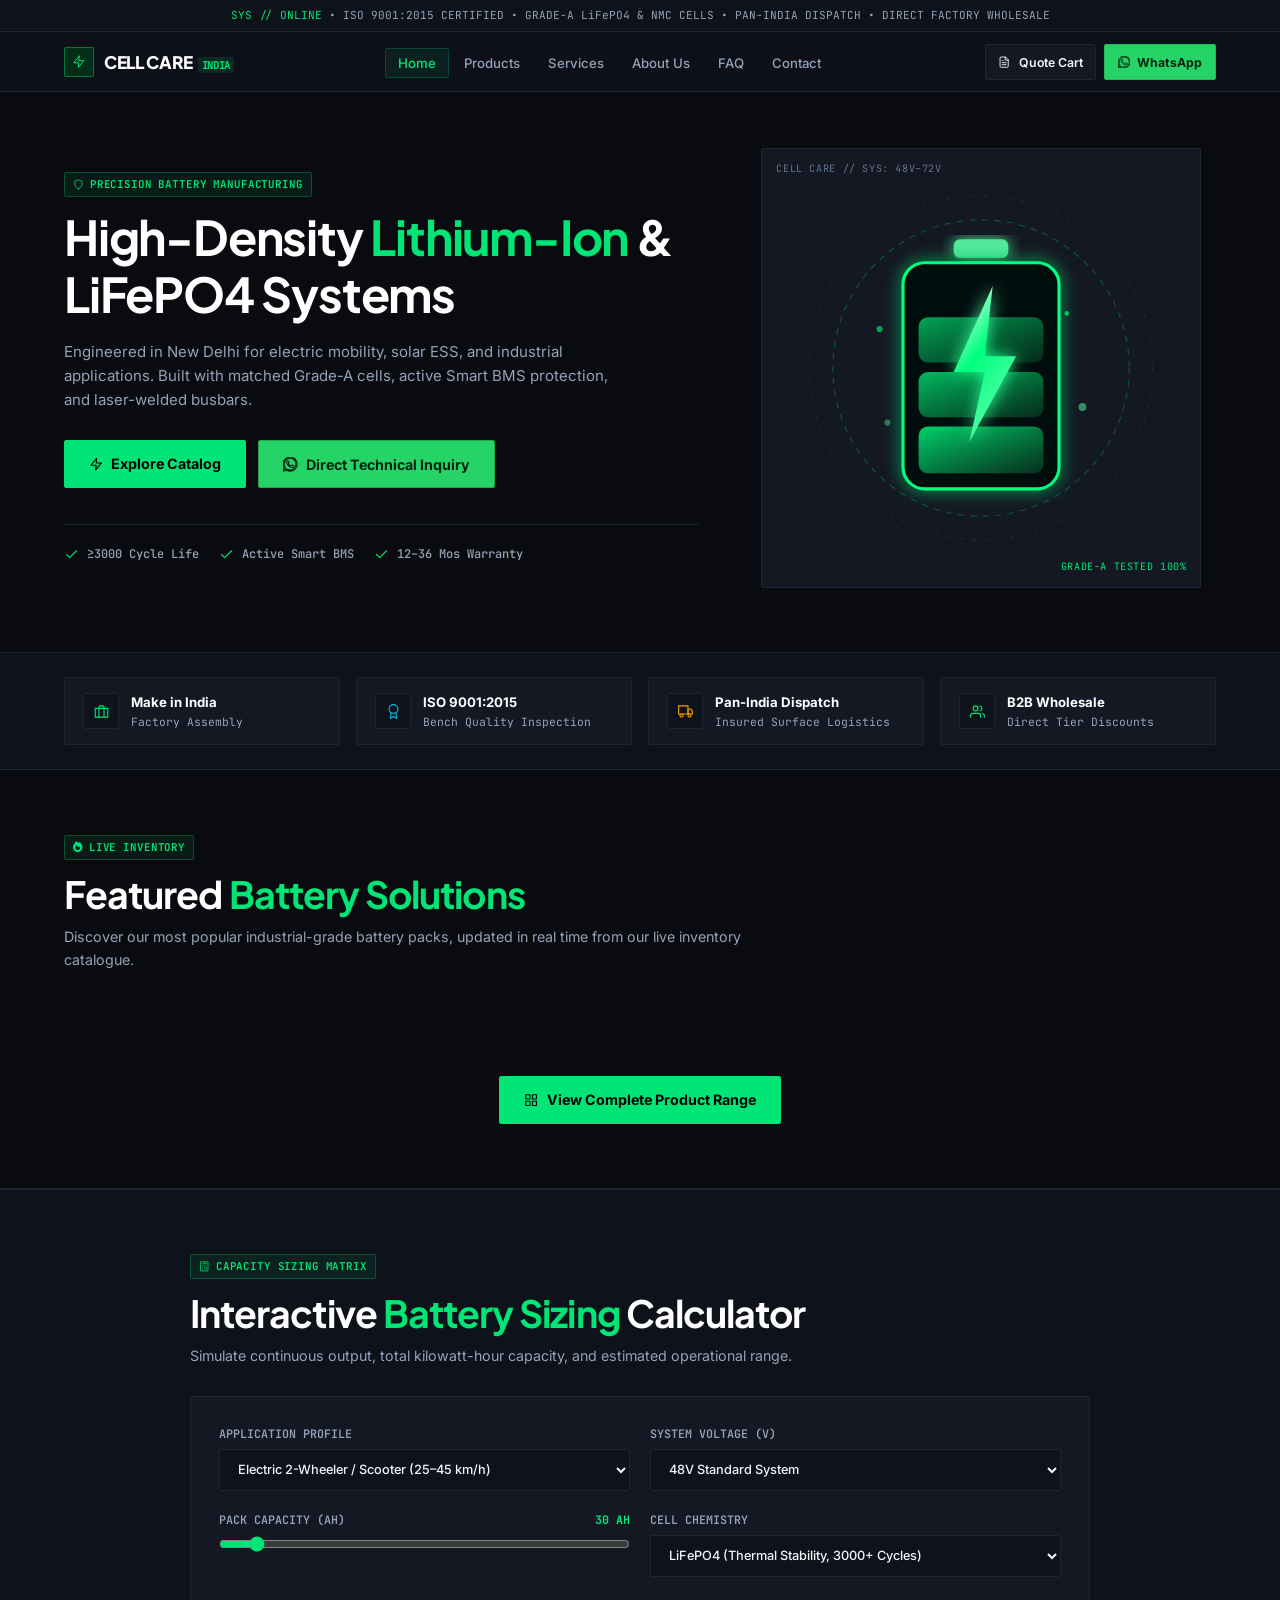
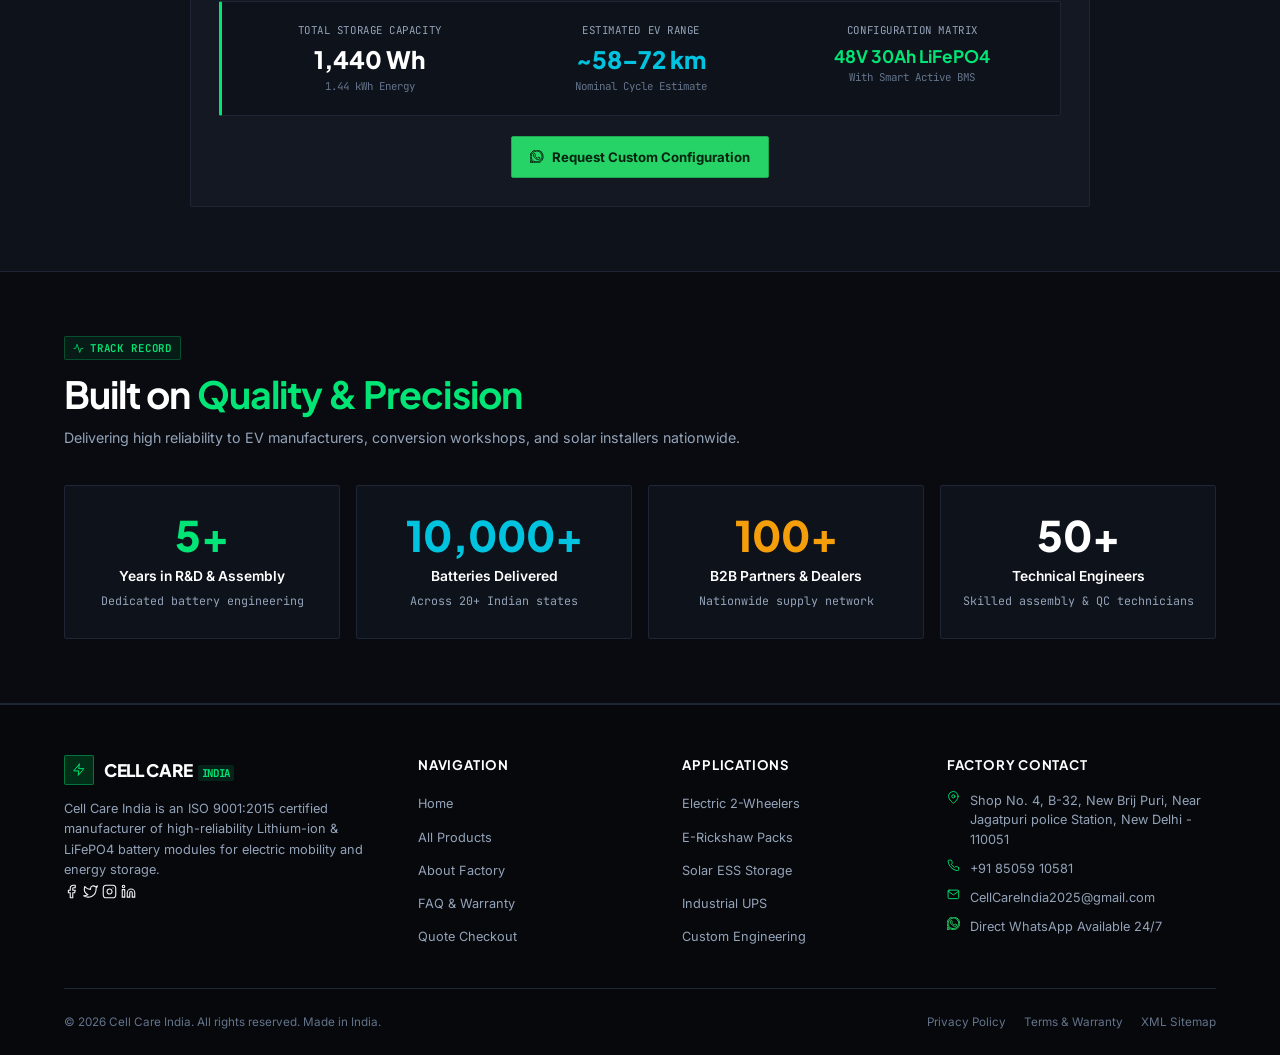
==== commit 2ced59b3: "feat(ui): complete sharpism and minimalism architectural redesign with svg icons" ====
--- a/index.html
+++ b/index.html
@@ -81,9 +81,9 @@
 
 <body>
 
-  <!-- Top Announcement Bar -->
-  <div style="background: linear-gradient(90deg, #022c16 0%, #064e2b 50%, #031e11 100%); border-bottom: 1px solid rgba(0,255,127,0.2); padding: 8px 16px; font-size: 0.82rem; text-align: center; color: #a7f3d0; font-weight: 500;">
-    <span>⚡ <strong>ISO 9001:2015 Certified</strong> Manufacturer • Grade-A LiFePO4 &amp; NMC Cells • Pan-India Insured Dispatch • Direct B2B Wholesale Pricing</span>
+  <!-- Top Technical Status Ticker -->
+  <div style="background: var(--bg-surface); border-bottom: 1px solid var(--border-subtle); padding: 7px 16px; font-family: var(--font-mono); font-size: 0.74rem; text-align: center; color: var(--text-muted);">
+    <span style="color: var(--accent-primary);">SYS // ONLINE</span> • ISO 9001:2015 CERTIFIED • GRADE-A LiFePO4 &amp; NMC CELLS • PAN-INDIA DISPATCH • DIRECT FACTORY WHOLESALE
   </div>
 
   <!-- SITE HEADER & NAVBAR -->
@@ -93,7 +93,7 @@
         <!-- Brand Logo -->
         <a href="index.html" class="brand-logo" aria-label="Cell Care India Home">
           <div class="brand-icon-box">
-            <i class="fa-solid fa-bolt-lightning"></i>
+            <svg class="svg-icon" viewBox="0 0 24 24"><polygon points="13 2 3 14 12 14 11 22 21 10 12 10 13 2"></polygon></svg>
           </div>
           <span class="brand-name">CELL CARE <span class="brand-tag">INDIA</span></span>
         </a>
@@ -111,18 +111,18 @@
         <!-- Action Items: Quote Cart & WhatsApp Trigger -->
         <div class="nav-actions">
           <button class="cart-pill-btn open-quote-drawer" title="View Quotation Cart">
-            <i class="fa-solid fa-file-invoice"></i>
+            <svg class="svg-icon" viewBox="0 0 24 24"><path d="M14 2H6a2 2 0 0 0-2 2v16a2 2 0 0 0 2 2h12a2 2 0 0 0 2-2V8z"></path><polyline points="14 2 14 8 20 8"></polyline><line x1="16" y1="13" x2="8" y2="13"></line><line x1="16" y1="17" x2="8" y2="17"></line><polyline points="10 9 9 9 8 9"></polyline></svg>
             <span>Quote Cart</span>
             <span class="cart-badge cart-count-badge" style="display:none;">0</span>
           </button>
 
           <button class="btn-whatsapp-nav" onclick="CellCare.openWhatsApp('Hello Cell Care India! I would like to inquire about battery packs.')">
-            <i class="fa-brands fa-whatsapp"></i>
+            <svg class="svg-icon" viewBox="0 0 24 24" fill="currentColor" stroke="none"><path d="M17.472 14.382c-.297-.149-1.758-.867-2.03-.967-.273-.099-.471-.148-.67.15-.197.297-.767.966-.94 1.164-.173.199-.347.223-.644.075-.297-.15-1.255-.463-2.39-1.475-.883-.788-1.48-1.761-1.653-2.059-.173-.297-.018-.458.13-.606.134-.133.298-.347.446-.52.149-.174.198-.298.298-.497.099-.198.05-.371-.025-.52-.075-.149-.669-1.612-.916-2.207-.242-.579-.487-.5-.669-.51-.173-.008-.371-.01-.57-.01-.198 0-.52.074-.792.372-.272.297-1.04 1.016-1.04 2.479 0 1.462 1.065 2.875 1.213 3.074.149.198 2.096 3.2 5.077 4.487.709.306 1.262.489 1.694.625.712.227 1.36.195 1.871.118.571-.085 1.758-.719 2.006-1.413.248-.694.248-1.289.173-1.413-.074-.124-.272-.198-.57-.347m-5.421 7.403h-.004a9.87 9.87 0 01-5.031-1.378l-.361-.214-3.741.982.998-3.648-.235-.374a9.86 9.86 0 01-1.51-5.26c.001-5.45 4.436-9.884 9.888-9.884 2.64 0 5.122 1.03 6.988 2.898a9.825 9.825 0 012.893 6.994c-.003 5.45-4.437 9.884-9.885 9.884m8.413-18.297A11.815 11.815 0 0012.05 0C5.495 0 .16 5.335.157 11.892c0 2.096.547 4.142 1.588 5.945L.057 24l6.305-1.654a11.882 11.882 0 005.683 1.448h.005c6.554 0 11.89-5.335 11.893-11.893a11.821 11.821 0 00-3.48-8.413z"/></svg>
             <span>WhatsApp</span>
           </button>
 
           <button id="hamburgerBtn" class="hamburger-btn" aria-label="Open Mobile Menu">
-            <i class="fa-solid fa-bars"></i>
+            <svg class="svg-icon" viewBox="0 0 24 24"><line x1="3" y1="12" x2="21" y2="12"></line><line x1="3" y1="6" x2="21" y2="6"></line><line x1="3" y1="18" x2="21" y2="18"></line></svg>
           </button>
         </div>
       </nav>
@@ -133,23 +133,25 @@
   <aside id="mobileSidebar" class="mobile-sidebar">
     <div class="mobile-sidebar-header">
       <div class="brand-logo">
-        <div class="brand-icon-box"><i class="fa-solid fa-bolt-lightning"></i></div>
+        <div class="brand-icon-box">
+          <svg class="svg-icon" viewBox="0 0 24 24"><polygon points="13 2 3 14 12 14 11 22 21 10 12 10 13 2"></polygon></svg>
+        </div>
         <span class="brand-name">CELL CARE</span>
       </div>
       <button id="closeSidebarBtn" style="background:none; border:none; color:#fff; font-size:1.5rem; cursor:pointer;">&times;</button>
     </div>
     <ul class="mobile-nav-links">
-      <li><a href="index.html" class="active"><i class="fa-solid fa-house"></i> Home</a></li>
-      <li><a href="products.html"><i class="fa-solid fa-boxes-stacked"></i> Products Catalog</a></li>
-      <li><a href="services.html"><i class="fa-solid fa-screwdriver-wrench"></i> Services</a></li>
-      <li><a href="about.html"><i class="fa-solid fa-building"></i> About Cell Care</a></li>
-      <li><a href="faq.html"><i class="fa-solid fa-circle-question"></i> FAQ</a></li>
-      <li><a href="contact.html"><i class="fa-solid fa-headset"></i> Contact Us</a></li>
-      <li><a href="checkout.html"><i class="fa-solid fa-cart-shopping"></i> Review Quote</a></li>
+      <li><a href="index.html" class="active"><svg class="svg-icon" viewBox="0 0 24 24"><path d="M3 9l9-7 9 7v11a2 2 0 0 1-2 2H5a2 2 0 0 1-2-2z"></path></svg> Home</a></li>
+      <li><a href="products.html"><svg class="svg-icon" viewBox="0 0 24 24"><rect x="3" y="3" width="7" height="7"></rect><rect x="14" y="3" width="7" height="7"></rect><rect x="14" y="14" width="7" height="7"></rect><rect x="3" y="14" width="7" height="7"></rect></svg> Products Catalog</a></li>
+      <li><a href="services.html"><svg class="svg-icon" viewBox="0 0 24 24"><path d="M14.7 6.3a1 1 0 0 0 0 1.4l1.6 1.6a1 1 0 0 0 1.4 0l3.77-3.77a6 6 0 0 1-7.94 7.94l-6.91 6.91a2.12 2.12 0 0 1-3-3l6.91-6.91a6 6 0 0 1 7.94-7.94l-3.76 3.76z"></path></svg> Services</a></li>
+      <li><a href="about.html"><svg class="svg-icon" viewBox="0 0 24 24"><rect x="4" y="2" width="16" height="20" rx="0"></rect><line x1="9" y1="22" x2="9" y2="12"></line><line x1="15" y1="22" x2="15" y2="12"></line><line x1="15" y1="12" x2="9" y2="12"></line></svg> About Cell Care</a></li>
+      <li><a href="faq.html"><svg class="svg-icon" viewBox="0 0 24 24"><circle cx="12" cy="12" r="10"></circle><path d="M9.09 9a3 3 0 0 1 5.83 1c0 2-3 3-3 3"></path><line x1="12" y1="17" x2="12.01" y2="17"></line></svg> FAQ</a></li>
+      <li><a href="contact.html"><svg class="svg-icon" viewBox="0 0 24 24"><path d="M22 16.92v3a2 2 0 0 1-2.18 2 19.79 19.79 0 0 1-8.63-3.07 19.5 19.5 0 0 1-6-6 19.79 19.79 0 0 1-3.07-8.67A2 2 0 0 1 4.11 2h3a2 2 0 0 1 2 1.72 12.84 12.84 0 0 0 .7 2.81 2 2 0 0 1-.45 2.11L8.09 9.91a16 16 0 0 0 6 6l1.27-1.27a2 2 0 0 1 2.11-.45 12.84 12.84 0 0 0 2.81.7A2 2 0 0 1 22 16.92z"></path></svg> Contact Us</a></li>
+      <li><a href="checkout.html"><svg class="svg-icon" viewBox="0 0 24 24"><circle cx="9" cy="21" r="1"></circle><circle cx="20" cy="21" r="1"></circle><path d="M1 1h4l2.68 13.39a2 2 0 0 0 2 1.61h9.72a2 2 0 0 0 2-1.61L23 6H6"></path></svg> Review Quote</a></li>
     </ul>
     <div style="margin-top:auto; padding-top:20px; border-top:1px solid var(--border-subtle);">
       <button class="btn btn-whatsapp" style="width:100%;" onclick="CellCare.openWhatsApp('Hello Cell Care India! I want to request a wholesale battery quotation.')">
-        <i class="fa-brands fa-whatsapp"></i> Chat on WhatsApp
+        <svg class="svg-icon" viewBox="0 0 24 24" fill="currentColor" stroke="none"><path d="M17.472 14.382c-.297-.149-1.758-.867-2.03-.967-.273-.099-.471-.148-.67.15-.197.297-.767.966-.94 1.164-.173.199-.347.223-.644.075-.297-.15-1.255-.463-2.39-1.475-.883-.788-1.48-1.761-1.653-2.059-.173-.297-.018-.458.13-.606.134-.133.298-.347.446-.52.149-.174.198-.298.298-.497.099-.198.05-.371-.025-.52-.075-.149-.669-1.612-.916-2.207-.242-.579-.487-.5-.669-.51-.173-.008-.371-.01-.57-.01-.198 0-.52.074-.792.372-.272.297-1.04 1.016-1.04 2.479 0 1.462 1.065 2.875 1.213 3.074.149.198 2.096 3.2 5.077 4.487.709.306 1.262.489 1.694.625.712.227 1.36.195 1.871.118.571-.085 1.758-.719 2.006-1.413.248-.694.248-1.289.173-1.413-.074-.124-.272-.198-.57-.347m-5.421 7.403h-.004a9.87 9.87 0 01-5.031-1.378l-.361-.214-3.741.982.998-3.648-.235-.374a9.86 9.86 0 01-1.51-5.26c.001-5.45 4.436-9.884 9.888-9.884 2.64 0 5.122 1.03 6.988 2.898a9.825 9.825 0 012.893 6.994c-.003 5.45-4.437 9.884-9.885 9.884m8.413-18.297A11.815 11.815 0 0012.05 0C5.495 0 .16 5.335.157 11.892c0 2.096.547 4.142 1.588 5.945L.057 24l6.305-1.654a11.882 11.882 0 005.683 1.448h.005c6.554 0 11.89-5.335 11.893-11.893a11.821 11.821 0 00-3.48-8.413z"/></svg> Direct WhatsApp
       </button>
     </div>
   </aside>
@@ -158,53 +160,55 @@
   <div id="overlayBackdrop" class="overlay-backdrop"></div>
 
   <!-- HERO SECTION -->
-  <section class="section" style="padding-top: 60px; padding-bottom: 70px;">
+  <section class="section" style="padding-top: 56px; padding-bottom: 64px;">
     <div class="container">
-      <div style="display: grid; grid-template-columns: 1.15fr 0.85fr; gap: 50px; align-items: center;">
+      <div style="display: grid; grid-template-columns: 1.15fr 0.85fr; gap: 48px; align-items: center;">
         
         <!-- Left Hero Content -->
         <div>
           <div class="section-tag">
-            <i class="fa-solid fa-shield-halved"></i> Premier Indian Battery Manufacturer
-          </div>
-          <h1 class="section-title" style="font-size: clamp(2.4rem, 4.5vw, 3.4rem); margin-bottom: 20px;">
-            Powering the Future with <span>Grade-A Lithium</span> Batteries
+            <svg class="svg-icon" viewBox="0 0 24 24"><path d="M12 22s8-4 8-10V5l-8-3-8 3v7c0 6 8 10 8 10z"></path></svg>
+            PRECISION BATTERY MANUFACTURING
+          </div>
+          <h1 class="section-title" style="font-size: clamp(2.2rem, 4vw, 3.2rem); margin-bottom: 18px;">
+            High-Density <span>Lithium-Ion</span> &amp; LiFePO4 Systems
           </h1>
-          <p class="section-subtitle" style="font-size: 1.15rem; margin-bottom: 32px; max-width: 580px;">
-            Engineered in India for harsh automotive &amp; industrial conditions. High-efficiency LiFePO4 &amp; NMC battery packs with active BMS safety protection for electric vehicles, solar power, and energy storage.
+          <p class="section-subtitle" style="font-size: 1rem; margin-bottom: 28px; max-width: 560px;">
+            Engineered in New Delhi for electric mobility, solar ESS, and industrial applications. Built with matched Grade-A cells, active Smart BMS protection, and laser-welded busbars.
           </p>
           
-          <div style="display: flex; gap: 14px; flex-wrap: wrap; margin-bottom: 40px;">
+          <div style="display: flex; gap: 12px; flex-wrap: wrap; margin-bottom: 36px;">
             <a href="products.html" class="btn btn-primary btn-lg">
-              <i class="fa-solid fa-bolt"></i> Explore Catalog
+              <svg class="svg-icon" viewBox="0 0 24 24"><polygon points="13 2 3 14 12 14 11 22 21 10 12 10 13 2"></polygon></svg> Explore Catalog
             </a>
             <button class="btn btn-whatsapp btn-lg" onclick="CellCare.openWhatsApp('Hello Cell Care India! I need a custom battery pack consultation for my project.')">
-              <i class="fa-brands fa-whatsapp"></i> Custom Pack Inquiry
+              <svg class="svg-icon" viewBox="0 0 24 24" fill="currentColor" stroke="none"><path d="M17.472 14.382c-.297-.149-1.758-.867-2.03-.967-.273-.099-.471-.148-.67.15-.197.297-.767.966-.94 1.164-.173.199-.347.223-.644.075-.297-.15-1.255-.463-2.39-1.475-.883-.788-1.48-1.761-1.653-2.059-.173-.297-.018-.458.13-.606.134-.133.298-.347.446-.52.149-.174.198-.298.298-.497.099-.198.05-.371-.025-.52-.075-.149-.669-1.612-.916-2.207-.242-.579-.487-.5-.669-.51-.173-.008-.371-.01-.57-.01-.198 0-.52.074-.792.372-.272.297-1.04 1.016-1.04 2.479 0 1.462 1.065 2.875 1.213 3.074.149.198 2.096 3.2 5.077 4.487.709.306 1.262.489 1.694.625.712.227 1.36.195 1.871.118.571-.085 1.758-.719 2.006-1.413.248-.694.248-1.289.173-1.413-.074-.124-.272-.198-.57-.347m-5.421 7.403h-.004a9.87 9.87 0 01-5.031-1.378l-.361-.214-3.741.982.998-3.648-.235-.374a9.86 9.86 0 01-1.51-5.26c.001-5.45 4.436-9.884 9.888-9.884 2.64 0 5.122 1.03 6.988 2.898a9.825 9.825 0 012.893 6.994c-.003 5.45-4.437 9.884-9.885 9.884m8.413-18.297A11.815 11.815 0 0012.05 0C5.495 0 .16 5.335.157 11.892c0 2.096.547 4.142 1.588 5.945L.057 24l6.305-1.654a11.882 11.882 0 005.683 1.448h.005c6.554 0 11.89-5.335 11.893-11.893a11.821 11.821 0 00-3.48-8.413z"/></svg> Direct Technical Inquiry
             </button>
           </div>
 
           <!-- Quick Trust Badges -->
-          <div style="display: flex; gap: 24px; flex-wrap: wrap; border-top: 1px solid var(--border-subtle); padding-top: 24px;">
-            <div style="display: flex; align-items: center; gap: 10px;">
-              <i class="fa-solid fa-circle-check" style="color: var(--accent-primary); font-size: 1.2rem;"></i>
-              <span style="font-size: 0.88rem; color: var(--text-muted); font-weight: 500;">≥3000 Cycle Life</span>
-            </div>
-            <div style="display: flex; align-items: center; gap: 10px;">
-              <i class="fa-solid fa-circle-check" style="color: var(--accent-primary); font-size: 1.2rem;"></i>
-              <span style="font-size: 0.88rem; color: var(--text-muted); font-weight: 500;">Active Smart BMS</span>
-            </div>
-            <div style="display: flex; align-items: center; gap: 10px;">
-              <i class="fa-solid fa-circle-check" style="color: var(--accent-primary); font-size: 1.2rem;"></i>
-              <span style="font-size: 0.88rem; color: var(--text-muted); font-weight: 500;">12-36 Mos Warranty</span>
-            </div>
-          </div>
-        </div>
-
-        <!-- Right Hero Graphic -->
-        <div style="position: relative; display: flex; justify-content: center; align-items: center;">
-          <div style="position: absolute; width: 340px; height: 340px; background: radial-gradient(circle, rgba(0, 255, 127, 0.22) 0%, transparent 70%); border-radius: 50%; filter: blur(30px);"></div>
-          <div style="width: 100%; max-width: 440px; aspect-ratio: 1/1; position: relative; z-index: 2; padding: 20px;">
-            <img src="assets/images/hero.svg" alt="Cell Care Battery Engineering" style="width: 100%; height: 100%; object-fit: contain; filter: drop-shadow(0 0 25px rgba(0,255,127,0.35));" />
+          <div style="display: flex; gap: 20px; flex-wrap: wrap; border-top: 1px solid var(--border-subtle); padding-top: 20px;">
+            <div style="display: flex; align-items: center; gap: 8px;">
+              <svg class="svg-icon" style="color:var(--accent-primary);" viewBox="0 0 24 24"><polyline points="20 6 9 17 4 12"></polyline></svg>
+              <span style="font-family: var(--font-mono); font-size: 0.8rem; color: var(--text-muted); font-weight: 500;">≥3000 Cycle Life</span>
+            </div>
+            <div style="display: flex; align-items: center; gap: 8px;">
+              <svg class="svg-icon" style="color:var(--accent-primary);" viewBox="0 0 24 24"><polyline points="20 6 9 17 4 12"></polyline></svg>
+              <span style="font-family: var(--font-mono); font-size: 0.8rem; color: var(--text-muted); font-weight: 500;">Active Smart BMS</span>
+            </div>
+            <div style="display: flex; align-items: center; gap: 8px;">
+              <svg class="svg-icon" style="color:var(--accent-primary);" viewBox="0 0 24 24"><polyline points="20 6 9 17 4 12"></polyline></svg>
+              <span style="font-family: var(--font-mono); font-size: 0.8rem; color: var(--text-muted); font-weight: 500;">12–36 Mos Warranty</span>
+            </div>
+          </div>
+        </div>
+
+        <!-- Right Hero Graphic: Sharp CAD Frame -->
+        <div style="display: flex; justify-content: center; align-items: center;">
+          <div style="position: relative; width: 100%; max-width: 440px; aspect-ratio: 1/1; background: var(--bg-card); border: 1px solid var(--border-subtle); border-radius: var(--radius-xs); display: flex; align-items: center; justify-content: center; padding: 24px;">
+            <div style="position: absolute; top: 12px; left: 14px; font-family: var(--font-mono); font-size: 0.68rem; color: var(--text-faint); letter-spacing: 0.06em;">CELL CARE // SYS: 48V–72V</div>
+            <div style="position: absolute; bottom: 12px; right: 14px; font-family: var(--font-mono); font-size: 0.68rem; color: var(--accent-primary); letter-spacing: 0.06em;">GRADE-A TESTED 100%</div>
+            <img src="assets/images/hero.svg" alt="Cell Care Battery Engineering" style="width: 100%; height: 100%; object-fit: contain;" />
           </div>
         </div>
 
@@ -213,47 +217,47 @@
   </section>
 
   <!-- TRUST & CREDENTIALS STRIP -->
-  <section style="background: var(--bg-surface); border-top: 1px solid var(--border-subtle); border-bottom: 1px solid var(--border-subtle); padding: 32px 0;">
+  <section style="background: var(--bg-surface); border-bottom: 1px solid var(--border-subtle); padding: 24px 0;">
     <div class="container">
-      <div style="display: grid; grid-template-columns: repeat(auto-fit, minmax(220px, 1fr)); gap: 24px;">
+      <div style="display: grid; grid-template-columns: repeat(auto-fit, minmax(220px, 1fr)); gap: 16px;">
         
-        <div style="display: flex; align-items: center; gap: 16px;">
-          <div style="width: 48px; height: 48px; border-radius: var(--radius-md); background: rgba(0, 255, 127, 0.1); border: 1px solid rgba(0, 255, 127, 0.25); display: flex; align-items: center; justify-content: center; color: var(--accent-primary); font-size: 1.3rem;">
-            <i class="fa-solid fa-industry"></i>
+        <div style="background: var(--bg-card); border: 1px solid var(--border-subtle); border-radius: var(--radius-xs); padding: 14px 18px; display: flex; align-items: center; gap: 12px;">
+          <div style="width: 36px; height: 36px; border-radius: var(--radius-xs); background: var(--bg-surface); border: 1px solid var(--border-subtle); display: flex; align-items: center; justify-content: center; color: var(--accent-primary);">
+            <svg class="svg-icon" viewBox="0 0 24 24"><rect x="2" y="7" width="20" height="14" rx="0"></rect><path d="M16 21V5a2 2 0 0 0-2-2h-4a2 2 0 0 0-2 2v16"></path></svg>
           </div>
           <div>
-            <h4 style="font-size: 0.95rem; font-weight: 700; color: #ffffff;">Make in India</h4>
-            <p style="font-size: 0.82rem; color: var(--text-muted);">Direct factory manufacturing</p>
-          </div>
-        </div>
-
-        <div style="display: flex; align-items: center; gap: 16px;">
-          <div style="width: 48px; height: 48px; border-radius: var(--radius-md); background: rgba(6, 182, 212, 0.1); border: 1px solid rgba(6, 182, 212, 0.25); display: flex; align-items: center; justify-content: center; color: var(--accent-cyan); font-size: 1.3rem;">
-            <i class="fa-solid fa-award"></i>
+            <h4 style="font-size: 0.88rem; font-weight: 700; color: #ffffff;">Make in India</h4>
+            <p style="font-size: 0.76rem; color: var(--text-muted); font-family: var(--font-mono);">Factory Assembly</p>
+          </div>
+        </div>
+
+        <div style="background: var(--bg-card); border: 1px solid var(--border-subtle); border-radius: var(--radius-xs); padding: 14px 18px; display: flex; align-items: center; gap: 12px;">
+          <div style="width: 36px; height: 36px; border-radius: var(--radius-xs); background: var(--bg-surface); border: 1px solid var(--border-subtle); display: flex; align-items: center; justify-content: center; color: var(--accent-cyan);">
+            <svg class="svg-icon" viewBox="0 0 24 24"><circle cx="12" cy="8" r="7"></circle><polyline points="8.21 13.89 7 23 12 20 17 23 15.79 13.88"></polyline></svg>
           </div>
           <div>
-            <h4 style="font-size: 0.95rem; font-weight: 700; color: #ffffff;">ISO 9001:2015</h4>
-            <p style="font-size: 0.82rem; color: var(--text-muted);">Strict quality inspection</p>
-          </div>
-        </div>
-
-        <div style="display: flex; align-items: center; gap: 16px;">
-          <div style="width: 48px; height: 48px; border-radius: var(--radius-md); background: rgba(245, 158, 11, 0.1); border: 1px solid rgba(245, 158, 11, 0.25); display: flex; align-items: center; justify-content: center; color: var(--accent-amber); font-size: 1.3rem;">
-            <i class="fa-solid fa-truck-fast"></i>
+            <h4 style="font-size: 0.88rem; font-weight: 700; color: #ffffff;">ISO 9001:2015</h4>
+            <p style="font-size: 0.76rem; color: var(--text-muted); font-family: var(--font-mono);">Bench Quality Inspection</p>
+          </div>
+        </div>
+
+        <div style="background: var(--bg-card); border: 1px solid var(--border-subtle); border-radius: var(--radius-xs); padding: 14px 18px; display: flex; align-items: center; gap: 12px;">
+          <div style="width: 36px; height: 36px; border-radius: var(--radius-xs); background: var(--bg-surface); border: 1px solid var(--border-subtle); display: flex; align-items: center; justify-content: center; color: var(--accent-amber);">
+            <svg class="svg-icon" viewBox="0 0 24 24"><rect x="1" y="3" width="15" height="13"></rect><polygon points="16 8 20 8 23 11 23 16 16 16 16 8"></polygon><circle cx="5.5" cy="18.5" r="2.5"></circle><circle cx="18.5" cy="18.5" r="2.5"></circle></svg>
           </div>
           <div>
-            <h4 style="font-size: 0.95rem; font-weight: 700; color: #ffffff;">Pan-India Dispatch</h4>
-            <p style="font-size: 0.82rem; color: var(--text-muted);">Fast insured logistics</p>
-          </div>
-        </div>
-
-        <div style="display: flex; align-items: center; gap: 16px;">
-          <div style="width: 48px; height: 48px; border-radius: var(--radius-md); background: rgba(0, 255, 127, 0.1); border: 1px solid rgba(0, 255, 127, 0.25); display: flex; align-items: center; justify-content: center; color: var(--accent-primary); font-size: 1.3rem;">
-            <i class="fa-solid fa-handshake"></i>
+            <h4 style="font-size: 0.88rem; font-weight: 700; color: #ffffff;">Pan-India Dispatch</h4>
+            <p style="font-size: 0.76rem; color: var(--text-muted); font-family: var(--font-mono);">Insured Surface Logistics</p>
+          </div>
+        </div>
+
+        <div style="background: var(--bg-card); border: 1px solid var(--border-subtle); border-radius: var(--radius-xs); padding: 14px 18px; display: flex; align-items: center; gap: 12px;">
+          <div style="width: 36px; height: 36px; border-radius: var(--radius-xs); background: var(--bg-surface); border: 1px solid var(--border-subtle); display: flex; align-items: center; justify-content: center; color: var(--accent-primary);">
+            <svg class="svg-icon" viewBox="0 0 24 24"><path d="M17 21v-2a4 4 0 0 0-4-4H5a4 4 0 0 0-4 4v2"></path><circle cx="9" cy="7" r="4"></circle><path d="M23 21v-2a4 4 0 0 0-3-3.87"></path><path d="M16 3.13a4 4 0 0 1 0 7.75"></path></svg>
           </div>
           <div>
-            <h4 style="font-size: 0.95rem; font-weight: 700; color: #ffffff;">B2B Wholesale</h4>
-            <p style="font-size: 0.82rem; color: var(--text-muted);">Tiered volume discounts</p>
+            <h4 style="font-size: 0.88rem; font-weight: 700; color: #ffffff;">B2B Wholesale</h4>
+            <p style="font-size: 0.76rem; color: var(--text-muted); font-family: var(--font-mono);">Direct Tier Discounts</p>
           </div>
         </div>
 
@@ -366,7 +370,7 @@
 
       <div style="text-align: center; margin-top: 48px;">
         <a href="products.html" class="btn btn-primary btn-lg">
-          <i class="fa-solid fa-boxes-stacked"></i> View Complete Product Range
+          <svg class="svg-icon" viewBox="0 0 24 24"><rect x="3" y="3" width="7" height="7"></rect><rect x="14" y="3" width="7" height="7"></rect><rect x="14" y="14" width="7" height="7"></rect><rect x="3" y="14" width="7" height="7"></rect></svg> View Complete Product Range
         </a>
       </div>
     </div>
@@ -377,17 +381,20 @@
     <div class="container">
       <div style="max-width: 900px; margin: 0 auto;">
         
-        <div class="section-header" style="margin-bottom: 36px;">
-          <div class="section-tag"><i class="fa-solid fa-calculator"></i> Engineering Tool</div>
+        <div class="section-header" style="margin-bottom: 28px;">
+          <div class="section-tag">
+            <svg class="svg-icon" viewBox="0 0 24 24"><rect x="4" y="2" width="16" height="20" rx="0"></rect><line x1="8" y1="6" x2="16" y2="6"></line><line x1="16" y1="14" x2="16" y2="18"></line><path d="M16 10h.01"></path><path d="M12 10h.01"></path><path d="M8 10h.01"></path><path d="M12 14h.01"></path><path d="M8 14h.01"></path><path d="M12 18h.01"></path><path d="M8 18h.01"></path></svg>
+            CAPACITY SIZING MATRIX
+          </div>
           <h2 class="section-title">Interactive <span>Battery Sizing</span> Calculator</h2>
-          <p class="section-subtitle">Select your target application parameters to estimate total watt-hour capacity, realistic EV range, and recommended pack configuration.</p>
-        </div>
-
-        <div style="background: var(--bg-card); border: 1px solid var(--border-card); border-radius: var(--radius-lg); padding: 36px; box-shadow: var(--shadow-md);">
-          <div style="display: grid; grid-template-columns: 1fr 1fr; gap: 24px; margin-bottom: 28px;">
+          <p class="section-subtitle">Simulate continuous output, total kilowatt-hour capacity, and estimated operational range.</p>
+        </div>
+
+        <div style="background: var(--bg-card); border: 1px solid var(--border-subtle); border-radius: var(--radius-xs); padding: 28px;">
+          <div style="display: grid; grid-template-columns: 1fr 1fr; gap: 20px; margin-bottom: 24px;">
             
             <div>
-              <label style="display: block; font-size: 0.9rem; font-weight: 600; margin-bottom: 8px;">Select Application</label>
+              <label style="display: block; font-family: var(--font-mono); font-size: 0.78rem; font-weight: 600; color: var(--text-muted); margin-bottom: 6px; text-transform: uppercase;">Application Profile</label>
               <select id="calcApplication" class="custom-select" style="width: 100%;">
                 <option value="scooter">Electric 2-Wheeler / Scooter (25–45 km/h)</option>
                 <option value="erickshaw">E-Rickshaw Commercial (Passenger/Loader)</option>
@@ -396,7 +403,7 @@
             </div>
 
             <div>
-              <label style="display: block; font-size: 0.9rem; font-weight: 600; margin-bottom: 8px;">Nominal Voltage (V)</label>
+              <label style="display: block; font-family: var(--font-mono); font-size: 0.78rem; font-weight: 600; color: var(--text-muted); margin-bottom: 6px; text-transform: uppercase;">System Voltage (V)</label>
               <select id="calcVoltage" class="custom-select" style="width: 100%;">
                 <option value="48">48V Standard System</option>
                 <option value="60">60V High Performance</option>
@@ -405,14 +412,17 @@
             </div>
 
             <div>
-              <label style="display: block; font-size: 0.9rem; font-weight: 600; margin-bottom: 8px;">Battery Capacity: <span id="calcAhDisplay" style="color: var(--accent-primary); font-weight: 700;">30 Ah</span></label>
+              <label style="display: flex; justify-content: space-between; font-family: var(--font-mono); font-size: 0.78rem; font-weight: 600; color: var(--text-muted); margin-bottom: 6px; text-transform: uppercase;">
+                <span>Pack Capacity (Ah)</span>
+                <span id="calcAhDisplay" style="color: var(--accent-primary); font-weight: 700;">30 Ah</span>
+              </label>
               <input type="range" id="calcAhSlider" min="20" max="150" step="5" value="30" style="width: 100%; accent-color: var(--accent-primary); cursor: pointer;" />
             </div>
 
             <div>
-              <label style="display: block; font-size: 0.9rem; font-weight: 600; margin-bottom: 8px;">Cell Chemistry</label>
+              <label style="display: block; font-family: var(--font-mono); font-size: 0.78rem; font-weight: 600; color: var(--text-muted); margin-bottom: 6px; text-transform: uppercase;">Cell Chemistry</label>
               <select id="calcChemistry" class="custom-select" style="width: 100%;">
-                <option value="lifepo4">LiFePO4 (Highest Safety, 3000+ Cycles)</option>
+                <option value="lifepo4">LiFePO4 (Thermal Stability, 3000+ Cycles)</option>
                 <option value="nmc">NMC (High Energy Density, Lightweight)</option>
               </select>
             </div>
@@ -420,29 +430,29 @@
           </div>
 
           <!-- Calculated Results Card -->
-          <div style="background: rgba(0, 255, 127, 0.05); border: 1px solid rgba(0, 255, 127, 0.25); border-radius: var(--radius-md); padding: 24px; display: grid; grid-template-columns: repeat(auto-fit, minmax(180px, 1fr)); gap: 20px; text-align: center;">
+          <div style="background: var(--bg-surface); border: 1px solid var(--border-subtle); border-left: 3px solid var(--accent-primary); border-radius: var(--radius-xs); padding: 20px; display: grid; grid-template-columns: repeat(auto-fit, minmax(180px, 1fr)); gap: 16px; text-align: center;">
             <div>
-              <div style="font-size: 0.82rem; color: var(--text-muted); text-transform: uppercase;">Total Energy Capacity</div>
-              <div id="calcWattHours" style="font-family: var(--font-display); font-size: 1.8rem; font-weight: 800; color: var(--accent-primary);">1,440 Wh</div>
-              <div style="font-size: 0.78rem; color: var(--text-faint);">1.44 kWh Storage</div>
+              <div style="font-family: var(--font-mono); font-size: 0.72rem; color: var(--text-muted); text-transform: uppercase; letter-spacing: 0.05em;">Total Storage Capacity</div>
+              <div id="calcWattHours" style="font-family: var(--font-display); font-size: 1.6rem; font-weight: 800; color: #ffffff; margin-top: 2px;">1,440 Wh</div>
+              <div style="font-family: var(--font-mono); font-size: 0.72rem; color: var(--text-faint);">1.44 kWh Energy</div>
             </div>
 
             <div>
-              <div style="font-size: 0.82rem; color: var(--text-muted); text-transform: uppercase;">Estimated EV Range</div>
-              <div id="calcRangeKm" style="font-family: var(--font-display); font-size: 1.8rem; font-weight: 800; color: var(--accent-cyan);">~60–70 km</div>
-              <div style="font-size: 0.78rem; color: var(--text-faint);">Per Single Charge</div>
+              <div style="font-family: var(--font-mono); font-size: 0.72rem; color: var(--text-muted); text-transform: uppercase; letter-spacing: 0.05em;">Estimated EV Range</div>
+              <div id="calcRangeKm" style="font-family: var(--font-display); font-size: 1.6rem; font-weight: 800; color: var(--accent-cyan); margin-top: 2px;">~60–70 km</div>
+              <div style="font-family: var(--font-mono); font-size: 0.72rem; color: var(--text-faint);">Nominal Cycle Estimate</div>
             </div>
 
             <div>
-              <div style="font-size: 0.82rem; color: var(--text-muted); text-transform: uppercase;">Recommended Pack</div>
-              <div id="calcRecommendedPack" style="font-family: var(--font-display); font-size: 1.3rem; font-weight: 700; color: #ffffff; margin-top: 4px;">48V 30Ah LiFePO4</div>
-              <div style="font-size: 0.78rem; color: var(--text-faint);">With 40A Smart BMS</div>
-            </div>
-          </div>
-
-          <div style="text-align: center; margin-top: 24px;">
-            <button id="calcQuoteBtn" class="btn btn-whatsapp">
-              <i class="fa-brands fa-whatsapp"></i> Inquire This Custom Configuration
+              <div style="font-family: var(--font-mono); font-size: 0.72rem; color: var(--text-muted); text-transform: uppercase; letter-spacing: 0.05em;">Configuration Matrix</div>
+              <div id="calcRecommendedPack" style="font-family: var(--font-display); font-size: 1.15rem; font-weight: 700; color: var(--accent-primary); margin-top: 4px;">48V 30Ah LiFePO4</div>
+              <div style="font-family: var(--font-mono); font-size: 0.72rem; color: var(--text-faint);">With Smart Active BMS</div>
+            </div>
+          </div>
+
+          <div style="text-align: center; margin-top: 20px;">
+            <button id="calcQuoteBtn" class="btn btn-whatsapp btn-md">
+              <svg class="svg-icon" viewBox="0 0 24 24" fill="currentColor" stroke="none"><path d="M17.472 14.382c-.297-.149-1.758-.867-2.03-.967-.273-.099-.471-.148-.67.15-.197.297-.767.966-.94 1.164-.173.199-.347.223-.644.075-.297-.15-1.255-.463-2.39-1.475-.883-.788-1.48-1.761-1.653-2.059-.173-.297-.018-.458.13-.606.134-.133.298-.347.446-.52.149-.174.198-.298.298-.497.099-.198.05-.371-.025-.52-.075-.149-.669-1.612-.916-2.207-.242-.579-.487-.5-.669-.51-.173-.008-.371-.01-.57-.01-.198 0-.52.074-.792.372-.272.297-1.04 1.016-1.04 2.479 0 1.462 1.065 2.875 1.213 3.074.149.198 2.096 3.2 5.077 4.487.709.306 1.262.489 1.694.625.712.227 1.36.195 1.871.118.571-.085 1.758-.719 2.006-1.413.248-.694.248-1.289.173-1.413-.074-.124-.272-.198-.57-.347m-5.421 7.403h-.004a9.87 9.87 0 01-5.031-1.378l-.361-.214-3.741.982.998-3.648-.235-.374a9.86 9.86 0 01-1.51-5.26c.001-5.45 4.436-9.884 9.888-9.884 2.64 0 5.122 1.03 6.988 2.898a9.825 9.825 0 012.893 6.994c-.003 5.45-4.437 9.884-9.885 9.884m8.413-18.297A11.815 11.815 0 0012.05 0C5.495 0 .16 5.335.157 11.892c0 2.096.547 4.142 1.588 5.945L.057 24l6.305-1.654a11.882 11.882 0 005.683 1.448h.005c6.554 0 11.89-5.335 11.893-11.893a11.821 11.821 0 00-3.48-8.413z"/></svg> Request Custom Configuration
             </button>
           </div>
         </div>
@@ -455,35 +465,38 @@
   <section class="section">
     <div class="container">
       <div class="section-header">
-        <div class="section-tag"><i class="fa-solid fa-chart-line"></i> Proven Track Record</div>
+        <div class="section-tag">
+          <svg class="svg-icon" viewBox="0 0 24 24"><polyline points="22 12 18 12 15 21 9 3 6 12 2 12"></polyline></svg>
+          TRACK RECORD
+        </div>
         <h2 class="section-title">Built on <span>Quality &amp; Precision</span></h2>
         <p class="section-subtitle">Delivering high reliability to EV manufacturers, conversion workshops, and solar installers nationwide.</p>
       </div>
 
-      <div style="display: grid; grid-template-columns: repeat(auto-fit, minmax(220px, 1fr)); gap: 24px;">
+      <div style="display: grid; grid-template-columns: repeat(auto-fit, minmax(220px, 1fr)); gap: 16px;">
         
-        <div style="background: var(--bg-surface); border: 1px solid var(--border-subtle); border-radius: var(--radius-lg); padding: 32px 24px; text-align: center;">
-          <div style="font-family: var(--font-display); font-size: 3rem; font-weight: 800; color: var(--accent-primary); line-height: 1;" id="statYears">5+</div>
-          <div style="font-size: 0.95rem; font-weight: 600; color: #ffffff; margin: 10px 0 4px 0;">Years in R&amp;D &amp; Assembly</div>
-          <div style="font-size: 0.82rem; color: var(--text-muted);">Dedicated battery engineering</div>
-        </div>
-
-        <div style="background: var(--bg-surface); border: 1px solid var(--border-subtle); border-radius: var(--radius-lg); padding: 32px 24px; text-align: center;">
-          <div style="font-family: var(--font-display); font-size: 3rem; font-weight: 800; color: var(--accent-cyan); line-height: 1;" id="statSold">10,000+</div>
-          <div style="font-size: 0.95rem; font-weight: 600; color: #ffffff; margin: 10px 0 4px 0;">Batteries Delivered</div>
-          <div style="font-size: 0.82rem; color: var(--text-muted);">Across 20+ Indian states</div>
-        </div>
-
-        <div style="background: var(--bg-surface); border: 1px solid var(--border-subtle); border-radius: var(--radius-lg); padding: 32px 24px; text-align: center;">
-          <div style="font-family: var(--font-display); font-size: 3rem; font-weight: 800; color: var(--accent-amber); line-height: 1;" id="statDistributors">100+</div>
-          <div style="font-size: 0.95rem; font-weight: 600; color: #ffffff; margin: 10px 0 4px 0;">B2B Partners &amp; Dealers</div>
-          <div style="font-size: 0.82rem; color: var(--text-muted);">Nationwide supply network</div>
-        </div>
-
-        <div style="background: var(--bg-surface); border: 1px solid var(--border-subtle); border-radius: var(--radius-lg); padding: 32px 24px; text-align: center;">
-          <div style="font-family: var(--font-display); font-size: 3rem; font-weight: 800; color: #ffffff; line-height: 1;" id="statEmployees">50+</div>
-          <div style="font-size: 0.95rem; font-weight: 600; color: #ffffff; margin: 10px 0 4px 0;">Technical Engineers</div>
-          <div style="font-size: 0.82rem; color: var(--text-muted);">Skilled assembly &amp; QC technicians</div>
+        <div style="background: var(--bg-surface); border: 1px solid var(--border-subtle); border-radius: var(--radius-xs); padding: 28px 20px; text-align: center;">
+          <div style="font-family: var(--font-display); font-size: 2.8rem; font-weight: 800; color: var(--accent-primary); line-height: 1;" id="statYears">5+</div>
+          <div style="font-size: 0.92rem; font-weight: 600; color: #ffffff; margin: 10px 0 4px 0;">Years in R&amp;D &amp; Assembly</div>
+          <div style="font-size: 0.78rem; color: var(--text-muted); font-family: var(--font-mono);">Dedicated battery engineering</div>
+        </div>
+
+        <div style="background: var(--bg-surface); border: 1px solid var(--border-subtle); border-radius: var(--radius-xs); padding: 28px 20px; text-align: center;">
+          <div style="font-family: var(--font-display); font-size: 2.8rem; font-weight: 800; color: var(--accent-cyan); line-height: 1;" id="statSold">10,000+</div>
+          <div style="font-size: 0.92rem; font-weight: 600; color: #ffffff; margin: 10px 0 4px 0;">Batteries Delivered</div>
+          <div style="font-size: 0.78rem; color: var(--text-muted); font-family: var(--font-mono);">Across 20+ Indian states</div>
+        </div>
+
+        <div style="background: var(--bg-surface); border: 1px solid var(--border-subtle); border-radius: var(--radius-xs); padding: 28px 20px; text-align: center;">
+          <div style="font-family: var(--font-display); font-size: 2.8rem; font-weight: 800; color: var(--accent-amber); line-height: 1;" id="statDistributors">100+</div>
+          <div style="font-size: 0.92rem; font-weight: 600; color: #ffffff; margin: 10px 0 4px 0;">B2B Partners &amp; Dealers</div>
+          <div style="font-size: 0.78rem; color: var(--text-muted); font-family: var(--font-mono);">Nationwide supply network</div>
+        </div>
+
+        <div style="background: var(--bg-surface); border: 1px solid var(--border-subtle); border-radius: var(--radius-xs); padding: 28px 20px; text-align: center;">
+          <div style="font-family: var(--font-display); font-size: 2.8rem; font-weight: 800; color: #ffffff; line-height: 1;" id="statEmployees">50+</div>
+          <div style="font-size: 0.92rem; font-weight: 600; color: #ffffff; margin: 10px 0 4px 0;">Technical Engineers</div>
+          <div style="font-size: 0.78rem; color: var(--text-muted); font-family: var(--font-mono);">Skilled assembly &amp; QC technicians</div>
         </div>
 
       </div>
@@ -493,7 +506,10 @@
   <!-- GLOBAL SLIDE-OVER QUOTE DRAWER (ACCESSIBLE ACROSS SITE) -->
   <aside id="quoteDrawer" class="quote-drawer">
     <div class="quote-drawer-header">
-      <h3><i class="fa-solid fa-file-invoice" style="color:var(--accent-primary);"></i> Your Quotation Cart</h3>
+      <h3>
+        <svg class="svg-icon" style="color:var(--accent-primary);" viewBox="0 0 24 24"><path d="M14 2H6a2 2 0 0 0-2 2v16a2 2 0 0 0 2 2h12a2 2 0 0 0 2-2V8z"></path><polyline points="14 2 14 8 20 8"></polyline><line x1="16" y1="13" x2="8" y2="13"></line><line x1="16" y1="17" x2="8" y2="17"></line></svg>
+        Quotation Cart
+      </h3>
       <button id="quoteDrawerClose" class="quote-drawer-close">&times;</button>
     </div>
     
@@ -503,11 +519,11 @@
 
     <div class="quote-drawer-footer">
       <div class="quote-summary-row">
-        <span id="quoteDrawerCountText" style="color:var(--text-muted);">Subtotal</span>
+        <span id="quoteDrawerCountText" style="color:var(--text-muted); font-family: var(--font-mono); font-size: 0.85rem;">Subtotal</span>
         <span id="quoteDrawerTotal" class="quote-summary-total">₹0</span>
       </div>
-      <button id="quoteDrawerProceed" class="btn btn-primary" style="width:100%;">
-        <i class="fa-solid fa-arrow-right"></i> Proceed to WhatsApp Checkout
+      <button id="quoteDrawerProceed" class="btn btn-whatsapp" style="width:100%;">
+        <svg class="svg-icon" viewBox="0 0 24 24" fill="currentColor" stroke="none"><path d="M17.472 14.382c-.297-.149-1.758-.867-2.03-.967-.273-.099-.471-.148-.67.15-.197.297-.767.966-.94 1.164-.173.199-.347.223-.644.075-.297-.15-1.255-.463-2.39-1.475-.883-.788-1.48-1.761-1.653-2.059-.173-.297-.018-.458.13-.606.134-.133.298-.347.446-.52.149-.174.198-.298.298-.497.099-.198.05-.371-.025-.52-.075-.149-.669-1.612-.916-2.207-.242-.579-.487-.5-.669-.51-.173-.008-.371-.01-.57-.01-.198 0-.52.074-.792.372-.272.297-1.04 1.016-1.04 2.479 0 1.462 1.065 2.875 1.213 3.074.149.198 2.096 3.2 5.077 4.487.709.306 1.262.489 1.694.625.712.227 1.36.195 1.871.118.571-.085 1.758-.719 2.006-1.413.248-.694.248-1.289.173-1.413-.074-.124-.272-.198-.57-.347m-5.421 7.403h-.004a9.87 9.87 0 01-5.031-1.378l-.361-.214-3.741.982.998-3.648-.235-.374a9.86 9.86 0 01-1.51-5.26c.001-5.45 4.436-9.884 9.888-9.884 2.64 0 5.122 1.03 6.988 2.898a9.825 9.825 0 012.893 6.994c-.003 5.45-4.437 9.884-9.885 9.884m8.413-18.297A11.815 11.815 0 0012.05 0C5.495 0 .16 5.335.157 11.892c0 2.096.547 4.142 1.588 5.945L.057 24l6.305-1.654a11.882 11.882 0 005.683 1.448h.005c6.554 0 11.89-5.335 11.893-11.893a11.821 11.821 0 00-3.48-8.413z"/></svg> Proceed to WhatsApp Checkout
       </button>
     </div>
   </aside>
@@ -520,17 +536,19 @@
         <!-- Col 1: Brand Info -->
         <div class="footer-brand">
           <div class="brand-logo">
-            <div class="brand-icon-box"><i class="fa-solid fa-bolt-lightning"></i></div>
+            <div class="brand-icon-box">
+              <svg class="svg-icon" viewBox="0 0 24 24"><polygon points="13 2 3 14 12 14 11 22 21 10 12 10 13 2"></polygon></svg>
+            </div>
             <span class="brand-name">CELL CARE <span class="brand-tag">INDIA</span></span>
           </div>
           <p>
             Cell Care India is an ISO 9001:2015 certified manufacturer of high-reliability Lithium-ion &amp; LiFePO4 battery modules for electric mobility and energy storage.
           </p>
           <div class="footer-socials">
-            <a href="#" class="social-facebook" aria-label="Facebook"><i class="fab fa-facebook-f"></i></a>
-            <a href="#" class="social-twitter" aria-label="Twitter"><i class="fab fa-twitter"></i></a>
-            <a href="#" class="social-instagram" aria-label="Instagram"><i class="fab fa-instagram"></i></a>
-            <a href="#" class="social-linkedin" aria-label="LinkedIn"><i class="fab fa-linkedin-in"></i></a>
+            <a href="#" class="social-facebook" aria-label="Facebook"><svg class="svg-icon" viewBox="0 0 24 24"><path d="M18 2h-3a5 5 0 0 0-5 5v3H7v4h3v8h4v-8h3l1-4h-4V7a1 1 0 0 1 1-1h3z"></path></svg></a>
+            <a href="#" class="social-twitter" aria-label="Twitter"><svg class="svg-icon" viewBox="0 0 24 24"><path d="M23 3a10.9 10.9 0 0 1-3.14 1.53 4.48 4.48 0 0 0-7.86 3v1A10.66 10.66 0 0 1 3 4s-4 9 5 13a11.64 11.64 0 0 1-7 2c9 5 20 0 20-11.5a4.5 4.5 0 0 0-.08-.83A7.72 7.72 0 0 0 23 3z"></path></svg></a>
+            <a href="#" class="social-instagram" aria-label="Instagram"><svg class="svg-icon" viewBox="0 0 24 24"><rect x="2" y="2" width="20" height="20" rx="5" ry="5"></rect><path d="M16 11.37A4 4 0 1 1 12.63 8 4 4 0 0 1 16 11.37z"></path><line x1="17.5" y1="6.5" x2="17.51" y2="6.5"></line></svg></a>
+            <a href="#" class="social-linkedin" aria-label="LinkedIn"><svg class="svg-icon" viewBox="0 0 24 24"><path d="M16 8a6 6 0 0 1 6 6v7h-4v-7a2 2 0 0 0-2-2 2 2 0 0 0-2 2v7h-4v-7a6 6 0 0 1 6-6z"></path><rect x="2" y="9" width="4" height="12"></rect><circle cx="4" cy="4" r="2"></circle></svg></a>
           </div>
         </div>
 
@@ -563,19 +581,19 @@
           <h4>Factory Contact</h4>
           <ul class="footer-contact-list">
             <li>
-              <i class="fa-solid fa-location-dot"></i>
+              <svg class="svg-icon" style="color:var(--accent-primary);" viewBox="0 0 24 24"><path d="M21 10c0 7-9 13-9 13s-9-6-9-13a9 9 0 0 1 18 0z"></path><circle cx="12" cy="10" r="3"></circle></svg>
               <span data-bind="site-address">Cell Care India Complex, New Delhi, India</span>
             </li>
             <li>
-              <i class="fa-solid fa-phone"></i>
+              <svg class="svg-icon" style="color:var(--accent-primary);" viewBox="0 0 24 24"><path d="M22 16.92v3a2 2 0 0 1-2.18 2 19.79 19.79 0 0 1-8.63-3.07 19.5 19.5 0 0 1-6-6 19.79 19.79 0 0 1-3.07-8.67A2 2 0 0 1 4.11 2h3a2 2 0 0 1 2 1.72 12.84 12.84 0 0 0 .7 2.81 2 2 0 0 1-.45 2.11L8.09 9.91a16 16 0 0 0 6 6l1.27-1.27a2 2 0 0 1 2.11-.45 12.84 12.84 0 0 0 2.81.7A2 2 0 0 1 22 16.92z"></path></svg>
               <span data-bind="site-phone">+91 85059 10581</span>
             </li>
             <li>
-              <i class="fa-solid fa-envelope"></i>
+              <svg class="svg-icon" style="color:var(--accent-primary);" viewBox="0 0 24 24"><path d="M4 4h16c1.1 0 2 .9 2 2v12c0 1.1-.9 2-2 2H4c-1.1 0-2-.9-2-2V6c0-1.1.9-2 2-2z"></path><polyline points="22,6 12,13 2,6"></polyline></svg>
               <span data-bind="site-email">sales@cellcareindia.com</span>
             </li>
             <li>
-              <i class="fa-brands fa-whatsapp" style="color:#25d366;"></i>
+              <svg class="svg-icon" style="color:#25d366;" viewBox="0 0 24 24" fill="currentColor" stroke="none"><path d="M17.472 14.382c-.297-.149-1.758-.867-2.03-.967-.273-.099-.471-.148-.67.15-.197.297-.767.966-.94 1.164-.173.199-.347.223-.644.075-.297-.15-1.255-.463-2.39-1.475-.883-.788-1.48-1.761-1.653-2.059-.173-.297-.018-.458.13-.606.134-.133.298-.347.446-.52.149-.174.198-.298.298-.497.099-.198.05-.371-.025-.52-.075-.149-.669-1.612-.916-2.207-.242-.579-.487-.5-.669-.51-.173-.008-.371-.01-.57-.01-.198 0-.52.074-.792.372-.272.297-1.04 1.016-1.04 2.479 0 1.462 1.065 2.875 1.213 3.074.149.198 2.096 3.2 5.077 4.487.709.306 1.262.489 1.694.625.712.227 1.36.195 1.871.118.571-.085 1.758-.719 2.006-1.413.248-.694.248-1.289.173-1.413-.074-.124-.272-.198-.57-.347m-5.421 7.403h-.004a9.87 9.87 0 01-5.031-1.378l-.361-.214-3.741.982.998-3.648-.235-.374a9.86 9.86 0 01-1.51-5.26c.001-5.45 4.436-9.884 9.888-9.884 2.64 0 5.122 1.03 6.988 2.898a9.825 9.825 0 012.893 6.994c-.003 5.45-4.437 9.884-9.885 9.884m8.413-18.297A11.815 11.815 0 0012.05 0C5.495 0 .16 5.335.157 11.892c0 2.096.547 4.142 1.588 5.945L.057 24l6.305-1.654a11.882 11.882 0 005.683 1.448h.005c6.554 0 11.89-5.335 11.893-11.893a11.821 11.821 0 00-3.48-8.413z"/></svg>
               <span>Direct WhatsApp Available 24/7</span>
             </li>
           </ul>
@@ -804,6 +822,7 @@
         const ah = calcSlider.value;
         const chem = calcChem.options[calcChem.selectedIndex].text;
         const app = calcApp.options[calcApp.selectedIndex].text;
+        const msg = `Hello Cell Care India! I need a custom battery quotation:\n- Application: ${app}\n- Voltage: ${v}V\n- Capacity: ${ah}Ah\n- Chemistry: ${chem}\nPlease share ex-factory price and dispatch timeline.`;
         if (window.CellCare && typeof window.CellCare.openWhatsApp === "function") {
           window.CellCare.openWhatsApp(msg);
         } else {
--- a/assets/css/main.css
+++ b/assets/css/main.css
@@ -1,61 +1,72 @@
 /* ==========================================================================
-   CELL CARE INDIA — DESIGN SYSTEM & CORE STYLES (v3.0)
-   Modern Dark Cyber-Emerald Theme for EV & Battery Manufacturing
-   ========================================================================== */
-
-@import url('https://fonts.googleapis.com/css2?family=Inter:wght@300;400;500;600;700&family=Outfit:wght@400;500;600;700;800;900&display=swap');
+   CELL CARE INDIA — SHARPISM & MINIMALISM DESIGN SYSTEM (v3.1)
+   Industrial Precision, Hairline Borders, Geometric Structure, Zero AI-Tropes
+   ========================================================================== */
+
+@import url('https://fonts.googleapis.com/css2?family=Inter:wght@300;400;500;600;700&family=JetBrains+Mono:wght@400;500;600;700&family=Plus+Jakarta+Sans:wght@500;600;700;800&display=swap');
 
 :root {
-  /* Core Colors */
-  --bg-base: #050811;
-  --bg-surface: #0a101d;
-  --bg-card: #0f172a;
-  --bg-card-hover: #131d35;
-  --bg-elevated: #18233c;
-  --bg-glass: rgba(15, 23, 42, 0.75);
-  --bg-glass-strong: rgba(10, 16, 29, 0.92);
-
-  /* Primary Brand Accents (Emerald / Neon Green) */
-  --accent-primary: #00ff7f;
-  --accent-primary-hover: #10e777;
-  --accent-glow: rgba(0, 255, 127, 0.35);
-  --accent-subtle: rgba(0, 255, 127, 0.12);
-  --accent-cyan: #06b6d4;
-  --accent-cyan-glow: rgba(6, 182, 212, 0.3);
+  /* Surface System — Deep Carbon Obsidian */
+  --bg-canvas: #090b10;
+  --bg-surface: #0e121a;
+  --bg-card: #131823;
+  --bg-card-hover: #182030;
+  --bg-elevated: #1a2233;
+  --bg-subtle: #0d1118;
+  --bg-glass: rgba(14, 18, 26, 0.94);
+
+  /* Precise Accents — Industrial Electric Emerald & Technical Accents */
+  --accent-primary: #00e575;
+  --accent-primary-hover: #00ff83;
+  --accent-primary-subtle: rgba(0, 229, 117, 0.08);
+  --accent-cyan: #00c4df;
+  --accent-cyan-subtle: rgba(0, 196, 223, 0.08);
   --accent-amber: #f59e0b;
   --accent-red: #ef4444;
 
-  /* Typography Colors */
-  --text-main: #f8fafc;
+  /* High Contrast Typography */
+  --text-main: #f1f5f9;
   --text-muted: #94a3b8;
   --text-faint: #64748b;
   --text-inverse: #020617;
 
-  /* Borders & Shadows */
-  --border-subtle: rgba(255, 255, 255, 0.08);
-  --border-card: rgba(255, 255, 255, 0.12);
-  --border-highlight: rgba(0, 255, 127, 0.4);
-  --shadow-sm: 0 2px 8px rgba(0, 0, 0, 0.3);
-  --shadow-md: 0 8px 24px rgba(0, 0, 0, 0.45);
-  --shadow-lg: 0 16px 40px rgba(0, 0, 0, 0.6);
-  --shadow-neon: 0 0 20px var(--accent-glow);
-
-  /* Dimensions & Spacing */
-  --nav-height: 76px;
-  --radius-sm: 8px;
-  --radius-md: 14px;
-  --radius-lg: 20px;
-  --radius-full: 9999px;
-  --max-width: 1280px;
-
-  /* Typography */
-  --font-display: 'Outfit', sans-serif;
-  --font-body: 'Inter', sans-serif;
-  --transition-fast: 0.2s ease;
-  --transition-normal: 0.3s cubic-bezier(0.16, 1, 0.3, 1);
-}
-
-/* Base Reset */
+  /* Sharpism Hairlines & Borders */
+  --border-hairline: 1px solid rgba(255, 255, 255, 0.08);
+  --border-subtle: #1e2535;
+  --border-card: #222b3d;
+  --border-strong: #334155;
+  --border-accent: #00e575;
+
+  /* Shadows — Subtle, Sharp & Controlled (Zero Blurry Globs) */
+  --shadow-none: none;
+  --shadow-subtle: 0 1px 3px rgba(0, 0, 0, 0.4);
+  --shadow-card: 0 4px 12px rgba(0, 0, 0, 0.35);
+
+  /* Sharpism Radii — Strictly 0px to 3px max */
+  --radius-none: 0px;
+  --radius-xs: 2px;
+  --radius-sm: 3px;
+  --radius-md: 4px;
+
+  /* Precision Architectural Layout Dimensions */
+  --nav-height: 60px;
+  --container-max: 1200px;
+  --gutter-desktop: 24px;
+  --gutter-mobile: 16px;
+
+  /* Typography Stacks */
+  --font-display: 'Plus Jakarta Sans', -apple-system, sans-serif;
+  --font-body: 'Inter', -apple-system, sans-serif;
+  --font-mono: 'JetBrains Mono', 'SF Mono', monospace;
+
+  /* Snappy Transitions */
+  --transition-fast: 0.15s ease;
+  --transition-normal: 0.2s cubic-bezier(0.16, 1, 0.3, 1);
+}
+
+/* ==========================================================================
+   BASE RESET & TYPOGRAPHY
+   ========================================================================== */
 *, *::before, *::after {
   box-sizing: border-box;
   margin: 0;
@@ -64,32 +75,20 @@
 
 html {
   scroll-behavior: smooth;
-  font-size: 16px;
+  font-size: 15px;
   color-scheme: dark;
 }
 
 body {
   font-family: var(--font-body);
-  background-color: var(--bg-base);
+  background-color: var(--bg-canvas);
   color: var(--text-main);
-  line-height: 1.6;
+  line-height: 1.55;
   overflow-x: hidden;
   min-height: 100vh;
   display: flex;
   flex-direction: column;
-}
-
-/* Subtle background aura */
-body::before {
-  content: '';
-  position: fixed;
-  top: -100px;
-  right: -100px;
-  width: 500px;
-  height: 500px;
-  background: radial-gradient(circle, rgba(0, 255, 127, 0.06) 0%, transparent 70%);
-  pointer-events: none;
-  z-index: 0;
+  -webkit-font-smoothing: antialiased;
 }
 
 img {
@@ -111,83 +110,98 @@
 }
 
 /* ==========================================================================
-   LAYOUT CONTAINERS
+   SVG ICON UTILITIES (LIGHTWEIGHT, CRISP & INLINE)
+   ========================================================================== */
+.svg-icon {
+  display: inline-block;
+  width: 1em;
+  height: 1em;
+  stroke-width: 1.75;
+  fill: none;
+  stroke: currentColor;
+  stroke-linecap: round;
+  stroke-linejoin: round;
+  vertical-align: -0.125em;
+  flex-shrink: 0;
+}
+
+/* ==========================================================================
+   CONTAINERS & STRUCTURAL GRID
    ========================================================================== */
 .container {
   width: 100%;
-  max-width: var(--max-width);
+  max-width: var(--container-max);
   margin-left: auto;
   margin-right: auto;
-  padding-left: 24px;
-  padding-right: 24px;
+  padding-left: var(--gutter-desktop);
+  padding-right: var(--gutter-desktop);
 }
 
 .section {
-  padding: 80px 0;
+  padding: 64px 0;
   position: relative;
-  z-index: 1;
+  border-bottom: 1px solid var(--border-subtle);
 }
 
 .section-header {
-  text-align: center;
-  max-width: 680px;
-  margin: 0 auto 50px auto;
+  max-width: 720px;
+  margin-bottom: 36px;
 }
 
 .section-tag {
   display: inline-flex;
   align-items: center;
-  gap: 8px;
-  font-size: 0.82rem;
-  font-weight: 700;
+  gap: 6px;
+  font-family: var(--font-mono);
+  font-size: 0.72rem;
+  font-weight: 600;
   text-transform: uppercase;
-  letter-spacing: 1.5px;
-  color: var(--accent-primary);
-  background: var(--accent-subtle);
-  border: 1px solid rgba(0, 255, 127, 0.25);
-  padding: 6px 14px;
-  border-radius: var(--radius-full);
-  margin-bottom: 14px;
+  letter-spacing: 0.08em;
+  color: var(--accent-primary);
+  background: var(--accent-primary-subtle);
+  border: 1px solid rgba(0, 229, 117, 0.25);
+  padding: 3px 8px;
+  border-radius: var(--radius-xs);
+  margin-bottom: 12px;
 }
 
 .section-title {
   font-family: var(--font-display);
-  font-size: clamp(2rem, 4vw, 2.75rem);
-  font-weight: 800;
-  line-height: 1.2;
-  color: var(--text-main);
-  margin-bottom: 16px;
+  font-size: clamp(1.85rem, 3.5vw, 2.5rem);
+  font-weight: 700;
+  line-height: 1.18;
+  color: #ffffff;
+  letter-spacing: -0.025em;
+  margin-bottom: 10px;
 }
 
 .section-title span {
-  background: linear-gradient(135deg, var(--accent-primary) 0%, var(--accent-cyan) 100%);
-  -webkit-background-clip: text;
-  -webkit-text-fill-color: transparent;
+  color: var(--accent-primary);
 }
 
 .section-subtitle {
   color: var(--text-muted);
-  font-size: 1.05rem;
+  font-size: 0.95rem;
   line-height: 1.6;
 }
 
 /* ==========================================================================
-   HEADER & NAVBAR
+   PRECISION HEADER & NAVBAR (EXACT 60PX HEIGHT)
    ========================================================================== */
 .site-header {
   position: sticky;
   top: 0;
   z-index: 1000;
-  background: var(--bg-glass-strong);
-  backdrop-filter: blur(14px);
-  -webkit-backdrop-filter: blur(14px);
+  height: var(--nav-height);
+  background: var(--bg-glass);
+  backdrop-filter: blur(12px);
+  -webkit-backdrop-filter: blur(12px);
   border-bottom: 1px solid var(--border-subtle);
-  transition: all var(--transition-fast);
 }
 
 .site-header.scrolled {
-  box-shadow: 0 4px 20px rgba(0, 0, 0, 0.5);
-  border-bottom-color: rgba(0, 255, 127, 0.15);
+  border-bottom-color: rgba(255, 255, 255, 0.12);
+  background: #090b10;
 }
 
 .navbar {
@@ -200,24 +214,24 @@
 .brand-logo {
   display: flex;
   align-items: center;
-  gap: 12px;
+  gap: 10px;
   font-family: var(--font-display);
   font-weight: 800;
-  font-size: 1.35rem;
-  letter-spacing: -0.5px;
+  font-size: 1.15rem;
+  letter-spacing: -0.02em;
 }
 
 .brand-icon-box {
-  width: 40px;
-  height: 40px;
-  border-radius: 10px;
-  background: linear-gradient(135deg, rgba(0, 255, 127, 0.2), rgba(6, 182, 212, 0.15));
-  border: 1px solid var(--border-highlight);
+  width: 30px;
+  height: 30px;
+  border-radius: var(--radius-xs);
+  background: #002e17;
+  border: 1px solid rgba(0, 229, 117, 0.4);
   display: flex;
   align-items: center;
   justify-content: center;
   color: var(--accent-primary);
-  box-shadow: 0 0 15px rgba(0, 255, 127, 0.2);
+  font-size: 0.9rem;
 }
 
 .brand-name {
@@ -225,173 +239,600 @@
 }
 
 .brand-tag {
-  color: var(--accent-primary);
-  font-weight: 600;
-  font-size: 0.95rem;
-  margin-left: 4px;
+  font-family: var(--font-mono);
+  font-size: 0.72rem;
+  font-weight: 700;
+  color: var(--accent-primary);
+  margin-left: 2px;
+  background: rgba(0, 229, 117, 0.12);
+  padding: 1px 4px;
+  border-radius: var(--radius-xs);
 }
 
 .nav-menu {
   display: flex;
   align-items: center;
   list-style: none;
+  gap: 2px;
+}
+
+.nav-link {
+  padding: 6px 12px;
+  border-radius: var(--radius-xs);
+  font-size: 0.88rem;
+  font-weight: 500;
+  color: var(--text-muted);
+  border: 1px solid transparent;
+  transition: all var(--transition-fast);
+}
+
+.nav-link:hover {
+  color: #ffffff;
+  background: rgba(255, 255, 255, 0.04);
+}
+
+.nav-link.active {
+  color: var(--accent-primary);
+  background: var(--accent-primary-subtle);
+  border-color: rgba(0, 229, 117, 0.2);
+}
+
+.nav-actions {
+  display: flex;
+  align-items: center;
   gap: 8px;
 }
 
-.nav-link {
-  padding: 8px 16px;
-  border-radius: var(--radius-full);
-  font-size: 0.95rem;
-  font-weight: 500;
-  color: var(--text-muted);
-  transition: all var(--transition-fast);
-  display: inline-flex;
-  align-items: center;
-  gap: 6px;
-}
-
-.nav-link:hover {
-  color: #ffffff;
-  background: rgba(255, 255, 255, 0.05);
-}
-
-.nav-link.active {
-  color: var(--accent-primary);
-  background: var(--accent-subtle);
-  font-weight: 600;
-}
-
-.nav-actions {
-  display: flex;
-  align-items: center;
-  gap: 12px;
-}
-
+/* Nav Action Buttons */
 .cart-pill-btn {
   display: inline-flex;
   align-items: center;
-  gap: 10px;
+  gap: 8px;
+  height: 36px;
+  padding: 0 12px;
   background: var(--bg-card);
-  border: 1px solid var(--border-card);
-  padding: 8px 16px;
-  border-radius: var(--radius-full);
+  border: 1px solid var(--border-subtle);
+  border-radius: var(--radius-xs);
+  color: var(--text-main);
+  font-size: 0.82rem;
+  font-weight: 600;
   cursor: pointer;
-  font-weight: 600;
-  font-size: 0.9rem;
-  color: var(--text-main);
   transition: all var(--transition-fast);
 }
 
 .cart-pill-btn:hover {
   border-color: var(--accent-primary);
-  background: var(--bg-card-hover);
-  box-shadow: 0 0 12px rgba(0, 255, 127, 0.2);
+  color: #ffffff;
 }
 
 .cart-badge {
+  font-family: var(--font-mono);
   background: var(--accent-primary);
-  color: var(--text-inverse);
-  font-size: 0.75rem;
+  color: #000000;
+  font-size: 0.72rem;
   font-weight: 800;
-  padding: 2px 8px;
-  border-radius: var(--radius-full);
-  min-width: 20px;
-  text-align: center;
+  padding: 1px 6px;
+  border-radius: var(--radius-xs);
 }
 
 .btn-whatsapp-nav {
   display: inline-flex;
   align-items: center;
-  gap: 8px;
+  gap: 7px;
+  height: 36px;
+  padding: 0 13px;
   background: #25d366;
-  color: #ffffff;
-  font-weight: 600;
-  font-size: 0.88rem;
-  padding: 8px 16px;
-  border-radius: var(--radius-full);
-  border: none;
+  border: 1px solid #20b858;
+  border-radius: var(--radius-xs);
+  color: #04240f;
+  font-size: 0.82rem;
+  font-weight: 700;
   cursor: pointer;
-  transition: transform var(--transition-fast), box-shadow var(--transition-fast);
+  transition: all var(--transition-fast);
 }
 
 .btn-whatsapp-nav:hover {
-  transform: translateY(-1px);
-  box-shadow: 0 4px 14px rgba(37, 211, 102, 0.4);
+  background: #20bd5a;
 }
 
 .hamburger-btn {
   display: none;
-  background: none;
+  background: var(--bg-card);
   border: 1px solid var(--border-subtle);
+  border-radius: var(--radius-xs);
+  color: #ffffff;
+  width: 36px;
+  height: 36px;
+  align-items: center;
+  justify-content: center;
+  font-size: 1.1rem;
+  cursor: pointer;
+}
+
+/* ==========================================================================
+   BUTTONS (SHARPISM & EXACT HEIGHTS)
+   ========================================================================== */
+.btn {
+  display: inline-flex;
+  align-items: center;
+  justify-content: center;
+  gap: 8px;
+  font-weight: 600;
+  border-radius: var(--radius-xs);
+  cursor: pointer;
+  transition: all var(--transition-fast);
+  white-space: nowrap;
+  border: 1px solid transparent;
+  outline: none;
+}
+
+.btn-sm {
+  height: 34px;
+  padding: 0 12px;
+  font-size: 0.8rem;
+}
+
+.btn-md, .btn:not(.btn-sm):not(.btn-lg) {
+  height: 42px;
+  padding: 0 18px;
+  font-size: 0.88rem;
+}
+
+.btn-lg {
+  height: 48px;
+  padding: 0 24px;
+  font-size: 0.95rem;
+}
+
+/* Primary Button (Electric Emerald Sharp) */
+.btn-primary {
+  background: var(--accent-primary);
+  color: #000000;
+  border-color: var(--accent-primary);
+  font-weight: 700;
+}
+
+.btn-primary:hover {
+  background: var(--accent-primary-hover);
+  border-color: var(--accent-primary-hover);
+}
+
+/* Secondary Button (Structured Dark Surface) */
+.btn-secondary {
+  background: var(--bg-card);
   color: var(--text-main);
+  border: 1px solid var(--border-card);
+}
+
+.btn-secondary:hover {
+  background: var(--bg-card-hover);
+  border-color: var(--border-strong);
+  color: #ffffff;
+}
+
+/* Outline Button */
+.btn-outline {
+  background: transparent;
+  color: var(--text-main);
+  border: 1px solid var(--border-strong);
+}
+
+.btn-outline:hover {
+  border-color: var(--accent-primary);
+  color: var(--accent-primary);
+  background: var(--accent-primary-subtle);
+}
+
+/* WhatsApp Direct CTA */
+.btn-whatsapp {
+  background: #25d366;
+  color: #04240f;
+  border: 1px solid #1fa851;
+  font-weight: 700;
+}
+
+.btn-whatsapp:hover {
+  background: #22c35e;
+}
+
+/* ==========================================================================
+   FORM CONTROLS (EXACT 42PX, CRISP EDGES)
+   ========================================================================== */
+.form-group {
+  margin-bottom: 16px;
+}
+
+.form-label, .form-group label {
+  display: block;
+  font-size: 0.82rem;
+  font-weight: 600;
+  color: var(--text-muted);
+  margin-bottom: 6px;
+  letter-spacing: 0.02em;
+}
+
+.form-label span.req, label span.req {
+  color: var(--accent-primary);
+  margin-left: 2px;
+}
+
+.form-control {
+  width: 100%;
+  height: 42px;
+  background: var(--bg-surface);
+  border: 1px solid var(--border-subtle);
+  border-radius: var(--radius-xs);
+  padding: 0 12px;
+  color: var(--text-main);
+  font-size: 0.9rem;
+  outline: none;
+  transition: border-color var(--transition-fast);
+}
+
+.form-control:focus {
+  border-color: var(--accent-primary);
+  background: var(--bg-card);
+}
+
+textarea.form-control {
+  height: auto;
+  min-height: 84px;
+  padding: 10px 12px;
+  resize: vertical;
+}
+
+select.form-control {
+  cursor: pointer;
+  background-color: var(--bg-surface);
+}
+
+.input-icon-wrapper {
+  position: relative;
+  display: flex;
+  align-items: center;
+}
+
+.input-icon-wrapper .input-icon {
+  position: absolute;
+  left: 12px;
+  color: var(--text-faint);
+  font-size: 0.85rem;
+  pointer-events: none;
+}
+
+.input-icon-wrapper .form-control.has-icon {
+  padding-left: 36px;
+}
+
+/* ==========================================================================
+   CARDS & PANELS (SHARP ARCHITECTURAL CELLS)
+   ========================================================================== */
+.card, .panel {
+  background: var(--bg-card);
+  border: 1px solid var(--border-subtle);
+  border-radius: var(--radius-xs);
+  padding: 24px;
+}
+
+/* Badges & Tags */
+.badge {
+  display: inline-flex;
+  align-items: center;
+  gap: 4px;
+  font-family: var(--font-mono);
+  font-size: 0.72rem;
+  font-weight: 700;
+  padding: 2px 7px;
+  border-radius: var(--radius-xs);
+  border: 1px solid transparent;
+  letter-spacing: 0.04em;
+  text-transform: uppercase;
+}
+
+.badge-success {
+  background: rgba(0, 229, 117, 0.1);
+  color: var(--accent-primary);
+  border-color: rgba(0, 229, 117, 0.25);
+}
+
+.badge-cyan {
+  background: rgba(0, 196, 223, 0.1);
+  color: var(--accent-cyan);
+  border-color: rgba(0, 196, 223, 0.25);
+}
+
+.badge-amber {
+  background: rgba(245, 158, 11, 0.1);
+  color: var(--accent-amber);
+  border-color: rgba(245, 158, 11, 0.25);
+}
+
+/* ==========================================================================
+   PRODUCT CARDS (GRID ARCHITECTURE)
+   ========================================================================== */
+.products-grid {
+  display: grid;
+  grid-template-columns: repeat(auto-fill, minmax(280px, 1fr));
+  gap: 20px;
+}
+
+.product-card {
+  background: var(--bg-card);
+  border: 1px solid var(--border-subtle);
+  border-radius: var(--radius-xs);
+  display: flex;
+  flex-direction: column;
+  overflow: hidden;
+  transition: border-color var(--transition-fast), background var(--transition-fast);
+}
+
+.product-card:hover {
+  border-color: var(--accent-primary);
+  background: var(--bg-card-hover);
+}
+
+.product-card-media {
+  position: relative;
+  aspect-ratio: 4/3;
+  background: #020408;
+  border-bottom: 1px solid var(--border-subtle);
+  display: flex;
+  align-items: center;
+  justify-content: center;
+  padding: 16px;
+}
+
+.product-card-img {
+  width: 100%;
+  height: 100%;
+  object-fit: contain;
+}
+
+.product-card-badges {
+  position: absolute;
+  top: 10px;
+  left: 10px;
+  display: flex;
+  flex-wrap: wrap;
+  gap: 6px;
+}
+
+.product-card-content {
+  padding: 18px;
+  display: flex;
+  flex-direction: column;
+  flex: 1;
+}
+
+.product-card-category {
+  font-family: var(--font-mono);
+  font-size: 0.72rem;
+  color: var(--accent-primary);
+  text-transform: uppercase;
+  letter-spacing: 0.06em;
+  margin-bottom: 4px;
+}
+
+.product-card-title {
+  font-family: var(--font-display);
+  font-size: 1.05rem;
+  font-weight: 700;
+  line-height: 1.3;
+  color: #ffffff;
+  margin-bottom: 8px;
+}
+
+.product-card-desc {
+  font-size: 0.82rem;
+  color: var(--text-muted);
+  line-height: 1.5;
+  margin-bottom: 14px;
+  display: -webkit-box;
+  -webkit-line-clamp: 2;
+  -webkit-box-orient: vertical;
+  overflow: hidden;
+}
+
+.product-card-moq {
+  font-family: var(--font-mono);
+  font-size: 0.76rem;
+  color: var(--text-muted);
+  margin-bottom: 10px;
+  padding: 4px 8px;
+  background: var(--bg-surface);
+  border: 1px solid var(--border-subtle);
+  border-radius: var(--radius-xs);
+  display: inline-block;
+}
+
+.product-card-moq strong {
+  color: #ffffff;
+}
+
+.product-card-pricing {
+  margin-top: auto;
+  padding-top: 12px;
+  border-top: 1px solid var(--border-subtle);
+  display: flex;
+  align-items: flex-end;
+  justify-content: space-between;
+  margin-bottom: 14px;
+}
+
+.product-price-val {
+  font-family: var(--font-display);
   font-size: 1.25rem;
-  padding: 8px 12px;
-  border-radius: var(--radius-sm);
-  cursor: pointer;
-}
-
-/* Mobile Sidebar Drawer */
-.mobile-sidebar {
+  font-weight: 800;
+  color: #ffffff;
+}
+
+.product-price-label {
+  font-size: 0.7rem;
+  color: var(--text-faint);
+}
+
+.product-card-actions {
+  display: grid;
+  grid-template-columns: 1fr 1fr;
+  gap: 8px;
+}
+
+/* ==========================================================================
+   SLIDE-OVER QUOTE DRAWER (PRECISION PANEL)
+   ========================================================================== */
+.quote-drawer {
   position: fixed;
   top: 0;
-  right: -320px;
-  width: 300px;
-  height: 100vh;
+  right: 0;
+  bottom: 0;
+  width: 420px;
+  max-width: 100vw;
   background: var(--bg-surface);
-  border-left: 1px solid var(--border-card);
-  box-shadow: var(--shadow-lg);
+  border-left: 1px solid var(--border-strong);
   z-index: 2000;
-  padding: 24px;
+  transform: translateX(100%);
+  transition: transform var(--transition-normal);
   display: flex;
   flex-direction: column;
-  gap: 20px;
-  transition: right 0.35s cubic-bezier(0.16, 1, 0.3, 1);
-}
-
-.mobile-sidebar.open {
-  right: 0;
-}
-
-.mobile-sidebar-header {
-  display: flex;
+}
+
+.quote-drawer.active {
+  transform: translateX(0);
+}
+
+.quote-drawer-header {
+  height: var(--nav-height);
+  padding: 0 20px;
+  display: flex;
+  align-items: center;
   justify-content: space-between;
-  align-items: center;
-  padding-bottom: 16px;
   border-bottom: 1px solid var(--border-subtle);
 }
 
-.mobile-nav-links {
-  list-style: none;
+.quote-drawer-header h3 {
+  font-family: var(--font-display);
+  font-size: 1.05rem;
+  font-weight: 700;
+  color: #ffffff;
+  display: flex;
+  align-items: center;
+  gap: 8px;
+}
+
+.quote-drawer-close {
+  background: transparent;
+  border: 1px solid var(--border-subtle);
+  border-radius: var(--radius-xs);
+  color: var(--text-muted);
+  width: 30px;
+  height: 30px;
+  display: flex;
+  align-items: center;
+  justify-content: center;
+  font-size: 1.2rem;
+  cursor: pointer;
+}
+
+.quote-drawer-close:hover {
+  color: #ffffff;
+  border-color: var(--text-main);
+}
+
+.quote-drawer-body {
+  flex: 1;
+  overflow-y: auto;
+  padding: 20px;
   display: flex;
   flex-direction: column;
+  gap: 12px;
+}
+
+.quote-item-row {
+  display: flex;
+  align-items: center;
+  justify-content: space-between;
+  gap: 12px;
+  padding: 10px 12px;
+  background: var(--bg-card);
+  border: 1px solid var(--border-subtle);
+  border-radius: var(--radius-xs);
+}
+
+.quote-item-info {
+  flex: 1;
+  min-width: 0;
+}
+
+.quote-item-title {
+  font-size: 0.88rem;
+  font-weight: 600;
+  color: #ffffff;
+  white-space: nowrap;
+  overflow: hidden;
+  text-overflow: ellipsis;
+}
+
+.quote-item-meta {
+  font-size: 0.78rem;
+  color: var(--text-muted);
+}
+
+.quote-item-actions {
+  display: flex;
+  align-items: center;
   gap: 10px;
 }
 
-.mobile-nav-links a {
-  display: flex;
-  align-items: center;
-  gap: 12px;
-  padding: 12px 16px;
-  border-radius: var(--radius-sm);
-  color: var(--text-muted);
-  font-weight: 500;
-}
-
-.mobile-nav-links a:hover,
-.mobile-nav-links a.active {
-  color: var(--accent-primary);
-  background: var(--accent-subtle);
-}
-
+.quote-item-price {
+  font-family: var(--font-mono);
+  font-size: 0.88rem;
+  font-weight: 700;
+  color: var(--accent-primary);
+}
+
+.quote-item-remove {
+  background: transparent;
+  border: none;
+  color: var(--text-faint);
+  cursor: pointer;
+  padding: 4px;
+}
+
+.quote-item-remove:hover {
+  color: var(--accent-red);
+}
+
+.quote-drawer-footer {
+  padding: 20px;
+  border-top: 1px solid var(--border-subtle);
+  background: var(--bg-canvas);
+}
+
+.quote-summary-row {
+  display: flex;
+  align-items: center;
+  justify-content: space-between;
+  margin-bottom: 16px;
+  font-size: 0.95rem;
+}
+
+.quote-summary-total {
+  font-family: var(--font-display);
+  font-size: 1.35rem;
+  font-weight: 800;
+  color: #ffffff;
+}
+
+/* Backdrop */
 .overlay-backdrop {
   position: fixed;
   inset: 0;
-  background: rgba(0, 0, 0, 0.7);
+  background: rgba(0, 0, 0, 0.75);
   backdrop-filter: blur(4px);
   z-index: 1500;
   opacity: 0;
   pointer-events: none;
-  transition: opacity 0.3s ease;
+  transition: opacity var(--transition-fast);
 }
 
 .overlay-backdrop.active {
@@ -400,934 +841,259 @@
 }
 
 /* ==========================================================================
-   BUTTONS & BADGES
-   ========================================================================== */
-.btn {
-  display: inline-flex;
-  align-items: center;
-  justify-content: center;
+   MOBILE SIDEBAR DRAWER
+   ========================================================================== */
+.mobile-sidebar {
+  position: fixed;
+  top: 0;
+  left: 0;
+  bottom: 0;
+  width: 290px;
+  background: var(--bg-surface);
+  border-right: 1px solid var(--border-subtle);
+  z-index: 2000;
+  transform: translateX(-100%);
+  transition: transform var(--transition-normal);
+  display: flex;
+  flex-direction: column;
+  padding: 20px;
+}
+
+.mobile-sidebar.open {
+  transform: translateX(0);
+}
+
+.mobile-sidebar-header {
+  display: flex;
+  align-items: center;
+  justify-content: space-between;
+  margin-bottom: 24px;
+  padding-bottom: 16px;
+  border-bottom: 1px solid var(--border-subtle);
+}
+
+.mobile-nav-links {
+  list-style: none;
+  display: flex;
+  flex-direction: column;
+  gap: 4px;
+}
+
+.mobile-nav-links a {
+  display: flex;
+  align-items: center;
   gap: 10px;
-  font-weight: 600;
-  font-size: 0.95rem;
-  padding: 12px 24px;
-  border-radius: var(--radius-md);
+  padding: 10px 12px;
+  border-radius: var(--radius-xs);
+  font-size: 0.92rem;
+  font-weight: 500;
+  color: var(--text-muted);
   border: 1px solid transparent;
-  cursor: pointer;
-  transition: all var(--transition-normal);
-  text-align: center;
-}
-
-.btn-primary {
-  background: var(--accent-primary);
-  color: var(--text-inverse);
-  box-shadow: 0 4px 18px rgba(0, 255, 127, 0.35);
-}
-
-.btn-primary:hover {
-  background: var(--accent-primary-hover);
-  transform: translateY(-2px);
-  box-shadow: 0 6px 25px rgba(0, 255, 127, 0.5);
-}
-
-.btn-secondary {
+}
+
+.mobile-nav-links a:hover, .mobile-nav-links a.active {
+  color: #ffffff;
   background: var(--bg-card);
-  border-color: var(--border-card);
-  color: var(--text-main);
-}
-
-.btn-secondary:hover {
-  border-color: var(--accent-primary);
-  background: var(--bg-card-hover);
-  transform: translateY(-2px);
-}
-
-.btn-whatsapp {
-  background: #25d366;
-  color: #ffffff;
-  box-shadow: 0 4px 18px rgba(37, 211, 102, 0.35);
-}
-
-.btn-whatsapp:hover {
-  background: #22c35e;
-  transform: translateY(-2px);
-  box-shadow: 0 6px 24px rgba(37, 211, 102, 0.5);
-}
-
-.btn-outline {
-  background: transparent;
-  border: 1px solid rgba(0, 255, 127, 0.4);
-  color: var(--accent-primary);
-}
-
-.btn-outline:hover {
-  background: var(--accent-subtle);
-  border-color: var(--accent-primary);
-}
-
-.btn-sm {
-  padding: 8px 14px;
+  border-color: var(--border-subtle);
+}
+
+.mobile-nav-links a.active {
+  color: var(--accent-primary);
+}
+
+/* ==========================================================================
+   FOOTER (ARCHITECTURAL & MINIMAL)
+   ========================================================================== */
+.site-footer {
+  margin-top: auto;
+  background: #06080c;
+  border-top: 1px solid var(--border-subtle);
+  padding: 50px 0 24px 0;
+}
+
+.footer-grid {
+  display: grid;
+  grid-template-columns: 1.4fr 1fr 1fr 1.2fr;
+  gap: 40px;
+  margin-bottom: 40px;
+}
+
+.footer-brand p {
+  color: var(--text-muted);
   font-size: 0.85rem;
-  border-radius: var(--radius-sm);
-}
-
-.btn-lg {
-  padding: 16px 32px;
-  font-size: 1.05rem;
-  border-radius: var(--radius-md);
-}
-
-.badge {
-  display: inline-flex;
-  align-items: center;
-  gap: 6px;
-  padding: 4px 10px;
-  border-radius: var(--radius-full);
-  font-size: 0.78rem;
+  line-height: 1.6;
+  margin-top: 14px;
+}
+
+.footer-col h4 {
+  font-family: var(--font-display);
+  font-size: 0.88rem;
   font-weight: 700;
   text-transform: uppercase;
-  letter-spacing: 0.5px;
-}
-
-.badge-success {
-  background: rgba(0, 255, 127, 0.15);
-  color: var(--accent-primary);
-  border: 1px solid rgba(0, 255, 127, 0.3);
-}
-
-.badge-cyan {
-  background: rgba(6, 182, 212, 0.15);
-  color: var(--accent-cyan);
-  border: 1px solid rgba(6, 182, 212, 0.3);
-}
-
-.badge-amber {
-  background: rgba(245, 158, 11, 0.15);
-  color: var(--accent-amber);
-  border: 1px solid rgba(245, 158, 11, 0.3);
-}
-
-.badge-danger {
-  background: rgba(239, 68, 68, 0.15);
-  color: var(--accent-red);
-  border: 1px solid rgba(239, 68, 68, 0.3);
-}
-
-/* ==========================================================================
-   FORM CONTROLS & INPUT SYSTEM (GLOBAL)
-   ========================================================================== */
-.form-group {
-  margin-bottom: 22px;
-  position: relative;
-}
-
-.form-label {
+  letter-spacing: 0.06em;
+  color: #ffffff;
+  margin-bottom: 16px;
+}
+
+.footer-links, .footer-contact-list {
+  list-style: none;
+  display: flex;
+  flex-direction: column;
+  gap: 10px;
+}
+
+.footer-links a {
+  color: var(--text-muted);
+  font-size: 0.85rem;
+  transition: color var(--transition-fast);
+}
+
+.footer-links a:hover {
+  color: var(--accent-primary);
+}
+
+.footer-contact-list li {
+  display: flex;
+  align-items: flex-start;
+  gap: 10px;
+  color: var(--text-muted);
+  font-size: 0.85rem;
+  line-height: 1.5;
+}
+
+.footer-contact-list i {
+  color: var(--accent-primary);
+  margin-top: 3px;
+}
+
+.footer-bottom {
+  padding-top: 24px;
+  border-top: 1px solid var(--border-subtle);
   display: flex;
   align-items: center;
   justify-content: space-between;
-  font-size: 0.88rem;
-  font-weight: 600;
-  color: var(--text-main);
-  margin-bottom: 8px;
-  letter-spacing: 0.2px;
-}
-
-.form-label .req {
-  color: var(--accent-primary);
-  margin-left: 3px;
-  font-weight: 700;
-}
-
-.form-label-hint {
-  font-size: 0.76rem;
+  font-size: 0.78rem;
   color: var(--text-faint);
-  font-weight: 400;
-}
-
-/* Input Icon Wrapper */
-.input-icon-wrapper {
-  position: relative;
-  display: flex;
-  align-items: center;
-  width: 100%;
-}
-
-.input-icon-wrapper .input-icon {
-  position: absolute;
-  left: 16px;
+}
+
+.footer-bottom-links {
+  display: flex;
+  gap: 18px;
+}
+
+.footer-bottom-links a {
   color: var(--text-faint);
-  font-size: 0.95rem;
-  pointer-events: none;
-  transition: color var(--transition-fast), transform var(--transition-fast);
-  z-index: 2;
-}
-
-.input-icon-wrapper:focus-within .input-icon {
-  color: var(--accent-primary);
-  transform: scale(1.1);
-}
-
-.form-control {
-  width: 100%;
-  font-family: inherit;
-  font-size: 1rem; /* 16px prevents iOS Safari automatic zoom */
-  background: #0d1a16;
-  border: 1px solid rgba(0, 255, 127, 0.18);
-  border-radius: var(--radius-md);
-  padding: 14px 18px;
-  color: #ffffff;
-  outline: none;
-  box-shadow: inset 0 2px 4px rgba(0, 0, 0, 0.4);
-  transition: border-color var(--transition-fast), box-shadow var(--transition-fast), background-color var(--transition-fast);
-  display: block;
-  box-sizing: border-box;
-}
-
-.form-control.has-icon {
-  padding-left: 46px;
-}
-
-.form-control::placeholder {
-  color: var(--text-faint);
-  opacity: 0.85;
-}
-
-.form-control:hover {
-  border-color: rgba(0, 255, 127, 0.38);
-  background: #10211b;
-}
-
-.form-control:focus {
-  border-color: var(--accent-primary);
-  background: #122620;
-  box-shadow: 0 0 0 3px rgba(0, 255, 127, 0.22), 0 0 24px rgba(0, 255, 127, 0.15), inset 0 1px 2px rgba(0, 0, 0, 0.2);
-}
-
-/* Chrome/Safari Autofill Dark Mode Override */
-.form-control:-webkit-autofill,
-.form-control:-webkit-autofill:hover, 
-.form-control:-webkit-autofill:focus,
-.form-control:-webkit-autofill:active {
-  -webkit-box-shadow: 0 0 0 1000px #0d1a16 inset !important;
-  -webkit-text-fill-color: #ffffff !important;
-  transition: background-color 5000s ease-in-out 0s;
-}
-
-select.form-control {
-  appearance: none;
-  -webkit-appearance: none;
-  -moz-appearance: none;
-  cursor: pointer;
-  background-image: url("data:image/svg+xml,%3Csvg xmlns='http://www.w3.org/2000/svg' width='16' height='16' viewBox='0 0 24 24' fill='none' stroke='%2300ff7f' stroke-width='2' stroke-linecap='round' stroke-linejoin='round'%3E%3Cpolyline points='6 9 12 15 18 9'%3E%3C/polyline%3E%3C/svg%3E");
-  background-repeat: no-repeat;
-  background-position: right 18px center;
-  background-size: 16px;
-  padding-right: 46px;
-}
-
-select.form-control option {
-  background-color: #0b1512;
-  color: #ffffff;
-  padding: 12px;
-}
-
-textarea.form-control {
-  resize: vertical;
-  min-height: 125px;
-  line-height: 1.6;
-}
-
-.form-grid-2 {
-  display: grid;
-  grid-template-columns: 1fr 1fr;
-  gap: 18px;
-}
-
-@media (max-width: 680px) {
-  .form-grid-2 {
-    grid-template-columns: 1fr;
-    gap: 16px;
-  }
-}
-
-/* Quick Requirement Preset Chips */
-.form-preset-bar {
-  margin-top: 10px;
-  margin-bottom: 18px;
-}
-
-.form-preset-label {
-  font-size: 0.78rem;
-  color: var(--text-muted);
-  margin-bottom: 8px;
-  display: flex;
-  align-items: center;
-  gap: 6px;
-}
-
-.form-preset-chips {
-  display: flex;
-  flex-wrap: wrap;
-  gap: 8px;
-}
-
-.preset-chip {
-  background: rgba(0, 255, 127, 0.06);
-  border: 1px solid rgba(0, 255, 127, 0.2);
-  color: var(--text-main);
-  padding: 5px 12px;
-  border-radius: var(--radius-full);
-  font-size: 0.78rem;
-  font-weight: 500;
-  cursor: pointer;
-  transition: all var(--transition-fast);
-}
-
-.preset-chip:hover {
-  background: rgba(0, 255, 127, 0.16);
-  border-color: var(--accent-primary);
-  color: #ffffff;
-  transform: translateY(-1px);
-}
-
-/* Responsive 2-Column Contact Layout */
-.contact-grid-layout {
-  display: grid;
-  grid-template-columns: 1.25fr 0.75fr;
-  gap: 36px;
-  align-items: start;
-}
-
-@media (max-width: 991px) {
-  .contact-grid-layout {
-    grid-template-columns: 1fr;
-    gap: 32px;
-  }
-}
-
-/* Animated Interactive Battery Widget */
-.battery-box {
-  display: flex;
-  justify-content: center;
-  align-items: center;
-  padding: 30px;
-  background: var(--bg-surface);
-  border: 1px solid var(--border-card);
-  border-radius: var(--radius-lg);
-  box-shadow: var(--shadow-md);
-}
-
-.battery {
-  width: 130px;
-  height: 220px;
-  border: 4px solid var(--accent-primary);
-  border-radius: 18px;
-  position: relative;
-  overflow: hidden;
-  box-shadow: 0 0 25px rgba(0, 255, 127, 0.3);
-  background: #020617;
-  display: flex;
-  align-items: flex-end;
-  justify-content: center;
-}
-
-.battery::before {
-  content: "";
-  position: absolute;
-  top: -14px;
-  left: 50%;
-  transform: translateX(-50%);
-  width: 44px;
-  height: 12px;
-  background: var(--accent-primary);
-  border-radius: 5px 5px 0 0;
-  box-shadow: 0 0 12px rgba(0, 255, 127, 0.5);
-}
-
-.battery-level {
-  width: 100%;
-  background: linear-gradient(0deg, #00ff7f 0%, #06b6d4 100%);
-  border-radius: 12px;
-  animation: chargingLevel 3.5s infinite ease-in-out;
-  box-shadow: 0 0 20px rgba(0, 255, 127, 0.6);
-}
-
-.thunder {
-  position: absolute;
-  top: 50%;
-  left: 50%;
-  transform: translate(-50%, -50%);
-  font-size: 2.5rem;
-  color: #ffffff;
-  text-shadow: 0 0 20px #00ff7f, 0 0 35px #06b6d4;
-  animation: boltPulse 1.8s infinite alternate ease-in-out;
-  pointer-events: none;
-  z-index: 5;
-}
-
-@keyframes chargingLevel {
-  0% { height: 15%; opacity: 0.6; }
-  50% { height: 75%; opacity: 0.9; }
-  100% { height: 95%; opacity: 1; }
-}
-
-@keyframes boltPulse {
-  0% { transform: translate(-50%, -50%) scale(0.9); opacity: 0.7; }
-  100% { transform: translate(-50%, -50%) scale(1.15); opacity: 1; text-shadow: 0 0 30px #00ff7f; }
-}
-
-
-/* ==========================================================================
-   GLOBAL SLIDE-OVER QUOTE DRAWER
-   ========================================================================== */
-.quote-drawer {
-  position: fixed;
-  top: 0;
-  right: -480px;
-  width: min(450px, 100vw);
-  height: 100vh;
-  background: var(--bg-surface);
-  border-left: 1px solid var(--border-card);
-  box-shadow: var(--shadow-lg);
-  z-index: 2500;
-  display: flex;
-  flex-direction: column;
-  transition: right 0.35s cubic-bezier(0.16, 1, 0.3, 1);
-}
-
-.quote-drawer.active {
-  right: 0;
-}
-
-.quote-drawer-header {
-  padding: 20px 24px;
-  border-bottom: 1px solid var(--border-subtle);
-  display: flex;
-  justify-content: space-between;
-  align-items: center;
-}
-
-.quote-drawer-header h3 {
-  font-family: var(--font-display);
-  font-size: 1.25rem;
-  font-weight: 700;
-  display: flex;
-  align-items: center;
-  gap: 10px;
-}
-
-.quote-drawer-close {
-  background: none;
-  border: none;
-  color: var(--text-muted);
-  font-size: 1.5rem;
-  cursor: pointer;
-  line-height: 1;
-  padding: 4px;
-  transition: color var(--transition-fast);
-}
-
-.quote-drawer-close:hover {
-  color: #ffffff;
-}
-
-.quote-drawer-body {
-  flex: 1;
-  overflow-y: auto;
-  padding: 20px 24px;
-  display: flex;
-  flex-direction: column;
-  gap: 14px;
-}
-
-.quote-item-row {
-  display: flex;
-  justify-content: space-between;
-  align-items: center;
-  padding: 14px;
-  background: var(--bg-card);
-  border: 1px solid var(--border-subtle);
-  border-radius: var(--radius-md);
-  gap: 12px;
-}
-
-.quote-item-info {
-  flex: 1;
-}
-
-.quote-item-title {
-  font-size: 0.95rem;
-  font-weight: 600;
-  color: var(--text-main);
-  margin-bottom: 4px;
-}
-
-.quote-item-meta {
-  font-size: 0.8rem;
-  color: var(--text-muted);
-}
-
-.quote-item-actions {
-  display: flex;
-  align-items: center;
-  gap: 8px;
-}
-
-.quote-item-price {
-  font-weight: 700;
-  color: var(--accent-primary);
-  font-size: 0.95rem;
-  text-align: right;
-}
-
-.quote-item-remove {
-  background: none;
-  border: none;
-  color: var(--text-faint);
-  cursor: pointer;
-  padding: 4px;
-  font-size: 0.9rem;
-  transition: color var(--transition-fast);
-}
-
-.quote-item-remove:hover {
-  color: var(--accent-red);
-}
-
-.quote-drawer-footer {
-  padding: 20px 24px;
-  border-top: 1px solid var(--border-subtle);
-  background: var(--bg-card);
-  display: flex;
-  flex-direction: column;
-  gap: 16px;
-}
-
-.quote-summary-row {
-  display: flex;
-  justify-content: space-between;
-  font-size: 1.05rem;
-  font-weight: 600;
-}
-
-.quote-summary-total {
-  font-size: 1.35rem;
-  font-weight: 800;
-  color: var(--accent-primary);
-  font-family: var(--font-display);
-}
-
-/* ==========================================================================
-   TOAST NOTIFICATION COMPONENT
+}
+
+.footer-bottom-links a:hover {
+  color: var(--text-muted);
+}
+
+/* ==========================================================================
+   TOAST NOTIFICATIONS
    ========================================================================== */
 .toast-container {
   position: fixed;
   bottom: 24px;
   right: 24px;
-  z-index: 3000;
+  z-index: 9999;
   display: flex;
   flex-direction: column;
-  gap: 10px;
+  gap: 8px;
   pointer-events: none;
 }
 
 .toast {
   pointer-events: auto;
-  min-width: 280px;
-  max-width: 380px;
-  padding: 14px 18px;
-  border-radius: var(--radius-md);
-  background: var(--bg-surface);
-  border: 1px solid var(--border-card);
-  box-shadow: var(--shadow-lg);
-  display: flex;
-  align-items: center;
-  gap: 12px;
-  font-size: 0.9rem;
-  color: var(--text-main);
-  animation: toastIn 0.35s cubic-bezier(0.16, 1, 0.3, 1) forwards;
-}
-
-.toast.toast-success {
-  border-color: rgba(0, 255, 127, 0.4);
-}
-
-.toast.toast-success i {
-  color: var(--accent-primary);
-}
-
-.toast.toast-info {
-  border-color: rgba(6, 182, 212, 0.4);
-}
-
-.toast.toast-info i {
-  color: var(--accent-cyan);
-}
-
-.toast.toast-error {
-  border-color: rgba(239, 68, 68, 0.4);
-}
-
-.toast.toast-error i {
-  color: var(--accent-red);
+  display: inline-flex;
+  align-items: center;
+  gap: 10px;
+  background: var(--bg-card);
+  border: 1px solid var(--border-strong);
+  border-radius: var(--radius-xs);
+  padding: 10px 16px;
+  color: #ffffff;
+  font-size: 0.85rem;
+  font-weight: 500;
+  box-shadow: var(--shadow-card);
+  animation: toastIn 0.2s forwards;
+}
+
+.toast-success {
+  border-left: 3px solid var(--accent-primary);
+}
+
+.toast-error {
+  border-left: 3px solid var(--accent-red);
+}
+
+.toast-info {
+  border-left: 3px solid var(--accent-cyan);
 }
 
 @keyframes toastIn {
-  from { opacity: 0; transform: translateY(20px) scale(0.95); }
-  to { opacity: 1; transform: translateY(0) scale(1); }
+  from { opacity: 0; transform: translateY(10px); }
+  to { opacity: 1; transform: translateY(0); }
 }
 
 @keyframes toastOut {
-  from { opacity: 1; transform: translateY(0) scale(1); }
-  to { opacity: 0; transform: translateY(20px) scale(0.95); }
-}
-
-/* ==========================================================================
-   FOOTER
-   ========================================================================== */
-.site-footer {
-  background: var(--bg-surface);
-  border-top: 1px solid var(--border-subtle);
-  padding: 70px 0 30px 0;
-  margin-top: auto;
-  position: relative;
-  z-index: 10;
-}
-
-.footer-grid {
-  display: grid;
-  grid-template-columns: 2fr 1fr 1fr 1.5fr;
-  gap: 40px;
-  margin-bottom: 50px;
-}
-
-.footer-brand p {
-  color: var(--text-muted);
-  font-size: 0.92rem;
-  margin: 16px 0 24px 0;
-  max-width: 340px;
-}
-
-.footer-socials {
-  display: flex;
-  gap: 12px;
-}
-
-.footer-socials a {
-  width: 38px;
-  height: 38px;
-  border-radius: var(--radius-sm);
-  background: var(--bg-card);
-  border: 1px solid var(--border-subtle);
-  display: flex;
-  align-items: center;
-  justify-content: center;
-  color: var(--text-muted);
-  transition: all var(--transition-fast);
-}
-
-.footer-socials a:hover {
-  color: var(--accent-primary);
-  border-color: var(--accent-primary);
-  transform: translateY(-2px);
-}
-
-.footer-col h4 {
-  font-family: var(--font-display);
-  font-size: 1.05rem;
-  font-weight: 700;
-  color: #ffffff;
-  margin-bottom: 20px;
-  position: relative;
-}
-
-.footer-links {
-  list-style: none;
-  display: flex;
-  flex-direction: column;
-  gap: 12px;
-}
-
-.footer-links a {
-  color: var(--text-muted);
-  font-size: 0.9rem;
-  transition: color var(--transition-fast);
-}
-
-.footer-links a:hover {
-  color: var(--accent-primary);
-  padding-left: 4px;
-}
-
-.footer-contact-list {
-  list-style: none;
-  display: flex;
-  flex-direction: column;
-  gap: 14px;
-  font-size: 0.9rem;
-  color: var(--text-muted);
-}
-
-.footer-contact-list li {
-  display: flex;
-  align-items: flex-start;
-  gap: 12px;
-}
-
-.footer-contact-list i {
-  color: var(--accent-primary);
-  margin-top: 4px;
-}
-
-.footer-bottom {
-  padding-top: 24px;
-  border-top: 1px solid var(--border-subtle);
-  display: flex;
-  justify-content: space-between;
-  align-items: center;
-  flex-wrap: wrap;
-  gap: 16px;
-  font-size: 0.85rem;
-  color: var(--text-faint);
-}
-
-.footer-bottom-links {
-  display: flex;
-  gap: 20px;
-}
-
-.footer-bottom-links a:hover {
-  color: var(--text-muted);
-}
-
-/* ==========================================================================
-   RESPONSIVE QUERIES
-   ========================================================================== */
-@media (max-width: 1024px) {
-  .footer-grid {
-    grid-template-columns: 1fr 1fr;
-  }
-}
-
-@media (max-width: 768px) {
-  :root {
-    --nav-height: 68px;
-  }
+  from { opacity: 1; transform: translateY(0); }
+  to { opacity: 0; transform: translateY(-10px); }
+}
+
+/* ==========================================================================
+   TOP PRELOADER LASER BAR
+   ========================================================================== */
+.cyber-top-loader {
+  position: fixed;
+  top: 0;
+  left: 0;
+  height: 2px;
+  width: 0%;
+  background: var(--accent-primary);
+  z-index: 99999;
+  transition: width 0.2s ease, opacity 0.2s ease;
+  pointer-events: none;
+}
+
+.cyber-top-loader.loading {
+  opacity: 1;
+}
+
+/* ==========================================================================
+   RESPONSIVE MEDIA QUERIES (PRECISE BREAKPOINTS)
+   ========================================================================== */
+@media (max-width: 960px) {
   .nav-menu, .btn-whatsapp-nav {
     display: none;
   }
   .hamburger-btn {
-    display: block;
+    display: inline-flex;
+  }
+  .footer-grid {
+    grid-template-columns: 1fr 1fr;
+    gap: 30px;
+  }
+}
+
+@media (max-width: 640px) {
+  :root {
+    --nav-height: 54px;
+    --gutter-desktop: 16px;
+  }
+  .section {
+    padding: 48px 0;
+  }
+  .section-title {
+    font-size: 1.65rem;
   }
   .footer-grid {
     grid-template-columns: 1fr;
-    gap: 32px;
+    gap: 28px;
   }
   .footer-bottom {
     flex-direction: column;
+    gap: 12px;
     text-align: center;
   }
 }
-
-/* ==========================================================================
-   SKELETON & SHIMMER PRELOADER SYSTEM
-   ========================================================================== */
-@keyframes skeletonShimmer {
-  0% {
-    background-position: -200% 0;
-  }
-  100% {
-    background-position: 200% 0;
-  }
-}
-
-.skeleton-shimmer {
-  background: linear-gradient(
-    90deg,
-    rgba(255, 255, 255, 0.03) 25%,
-    rgba(0, 255, 127, 0.09) 50%,
-    rgba(255, 255, 255, 0.03) 75%
-  );
-  background-size: 200% 100%;
-  animation: skeletonShimmer 1.6s ease-in-out infinite;
-}
-
-.skeleton-card {
-  background: var(--bg-surface);
-  border: 1px solid var(--border-subtle);
-  border-radius: var(--radius-lg);
-  overflow: hidden;
-  display: flex;
-  flex-direction: column;
-  position: relative;
-  box-shadow: var(--shadow-sm);
-  transition: all var(--transition-normal);
-}
-
-.skeleton-media {
-  aspect-ratio: 4 / 3;
-  width: 100%;
-  background: var(--bg-card);
-  position: relative;
-  display: flex;
-  align-items: center;
-  justify-content: center;
-  overflow: hidden;
-}
-
-.skeleton-media::after {
-  content: "\f0e7";
-  font-family: "Font Awesome 6 Free";
-  font-weight: 900;
-  font-size: 2rem;
-  color: rgba(0, 255, 127, 0.15);
-  animation: pulseGlow 2s infinite ease-in-out;
-}
-
-.skeleton-content {
-  padding: 20px;
-  display: flex;
-  flex-direction: column;
-  gap: 12px;
-  flex: 1;
-}
-
-.skeleton-bar {
-  border-radius: var(--radius-sm);
-  height: 14px;
-}
-
-.skeleton-pill {
-  width: 90px;
-  height: 20px;
-  border-radius: var(--radius-full);
-}
-
-.skeleton-title-bar {
-  width: 85%;
-  height: 22px;
-  border-radius: var(--radius-sm);
-}
-
-.skeleton-desc-bar {
-  width: 100%;
-  height: 13px;
-  border-radius: var(--radius-sm);
-}
-
-.skeleton-desc-bar.short {
-  width: 65%;
-}
-
-.skeleton-price-bar {
-  width: 50%;
-  height: 24px;
-  border-radius: var(--radius-sm);
-  margin-top: 6px;
-}
-
-.skeleton-actions-row {
-  display: flex;
-  gap: 10px;
-  margin-top: auto;
-  padding-top: 8px;
-}
-
-.skeleton-btn-bar {
-  height: 38px;
-  flex: 1;
-  border-radius: var(--radius-md);
-}
-
-.skeleton-moq-bar {
-  width: 48%;
-  height: 14px;
-  border-radius: var(--radius-sm);
-  margin-top: 4px;
-}
-
-/* Spinner Preloader */
-.preloader-status-box {
-  grid-column: 1 / -1;
-  display: flex;
-  flex-direction: column;
-  align-items: center;
-  justify-content: center;
-  padding: 40px 20px;
-  gap: 14px;
-  text-align: center;
-}
-
-.cyber-spinner {
-  width: 44px;
-  height: 44px;
-  border: 3px solid rgba(0, 255, 127, 0.12);
-  border-top-color: var(--accent-primary);
-  border-radius: 50%;
-  animation: spin 0.8s cubic-bezier(0.55, 0.15, 0.45, 0.85) infinite;
-  box-shadow: 0 0 15px rgba(0, 255, 127, 0.2);
-}
-
-.preloader-text {
-  font-size: 0.92rem;
-  color: var(--text-muted);
-  display: flex;
-  align-items: center;
-  gap: 8px;
-}
-
-/* Cyber Top Laser Progress Line */
-.cyber-top-loader {
-  position: fixed;
-  top: 0;
-  left: 0;
-  width: 0%;
-  height: 3px;
-  background: linear-gradient(90deg, var(--accent-primary), var(--accent-cyan), var(--accent-primary));
-  box-shadow: 0 0 12px rgba(0, 255, 127, 0.9), 0 0 24px rgba(6, 182, 212, 0.6);
-  z-index: 999999;
-  transition: width 0.35s cubic-bezier(0.4, 0, 0.2, 1), opacity 0.4s ease;
-  opacity: 0;
-  pointer-events: none;
-}
-
-.cyber-top-loader.loading {
-  opacity: 1;
-}
-
-/* Fade-in animation for products when loaded */
-@keyframes productFadeIn {
-  from {
-    opacity: 0;
-    transform: translateY(10px);
-  }
-  to {
-    opacity: 1;
-    transform: translateY(0);
-  }
-}
-
-.product-card {
-  animation: productFadeIn 0.45s ease-out forwards;
-}
-
-/* Product Detail Skeleton Hero Placeholder */
-.product-detail-skeleton-img {
-  width: 100%;
-  height: 100%;
-  min-height: 380px;
-  border-radius: var(--radius-lg);
-  display: flex;
-  align-items: center;
-  justify-content: center;
-  position: relative;
-  overflow: hidden;
-}
-
-.product-detail-skeleton-img::after {
-  content: "\f0e7";
-  font-family: "Font Awesome 6 Free";
-  font-weight: 900;
-  font-size: 3.5rem;
-  color: rgba(0, 255, 127, 0.15);
-  animation: pulseGlow 2s infinite ease-in-out;
-}
--- a/assets/css/catalog.css
+++ b/assets/css/catalog.css
@@ -1,74 +1,78 @@
 /* ==========================================================================
-   PRODUCT CATALOG & FILTERING STYLES (v3.0)
+   SHARP & MINIMAL PRODUCT CATALOG STYLES (v3.1)
+   Architectural Filters, Hairline Cards, Monospace Specs, Zero Float
    ========================================================================== */
 
 /* Filter & Controls Toolbar */
 .catalog-controls-card {
-  background: var(--bg-surface);
-  border: 1px solid var(--border-subtle);
-  border-radius: var(--radius-lg);
-  padding: 24px;
-  margin-bottom: 40px;
-  box-shadow: var(--shadow-sm);
+  background: var(--bg-card);
+  border: 1px solid var(--border-subtle);
+  border-radius: var(--radius-xs);
+  padding: 18px 20px;
+  margin-bottom: 32px;
 }
 
 .filter-row-primary {
   display: flex;
   align-items: center;
-  gap: 16px;
+  gap: 12px;
   flex-wrap: wrap;
 }
 
 .search-input-box {
   flex: 1;
-  min-width: 260px;
+  min-width: 240px;
   position: relative;
-}
-
-.search-input-box i {
+  height: 42px;
+}
+
+.search-input-box i, .search-input-box svg {
   position: absolute;
-  left: 16px;
+  left: 14px;
   top: 50%;
   transform: translateY(-50%);
   color: var(--text-faint);
-  font-size: 1rem;
+  font-size: 0.9rem;
+  pointer-events: none;
 }
 
 .search-input-box input {
   width: 100%;
-  background: var(--bg-card);
-  border: 1px solid var(--border-card);
-  border-radius: var(--radius-full);
-  padding: 12px 16px 12px 44px;
+  height: 100%;
+  background: var(--bg-surface);
+  border: 1px solid var(--border-subtle);
+  border-radius: var(--radius-xs);
+  padding: 0 14px 0 38px;
   color: var(--text-main);
   outline: none;
-  font-size: 0.95rem;
-  transition: all var(--transition-fast);
+  font-size: 0.88rem;
+  transition: border-color var(--transition-fast);
 }
 
 .search-input-box input:focus {
   border-color: var(--accent-primary);
-  box-shadow: 0 0 14px rgba(0, 255, 127, 0.2);
+  background: var(--bg-card);
 }
 
 .filter-selects {
   display: flex;
   align-items: center;
-  gap: 12px;
+  gap: 10px;
   flex-wrap: wrap;
 }
 
 .custom-select {
-  background: var(--bg-card);
-  border: 1px solid var(--border-card);
-  border-radius: var(--radius-full);
-  padding: 12px 20px;
+  height: 42px;
+  background: var(--bg-surface);
+  border: 1px solid var(--border-subtle);
+  border-radius: var(--radius-xs);
+  padding: 0 14px;
   color: var(--text-main);
   outline: none;
-  font-size: 0.9rem;
+  font-size: 0.85rem;
   font-weight: 500;
   cursor: pointer;
-  transition: all var(--transition-fast);
+  transition: border-color var(--transition-fast);
 }
 
 .custom-select:focus, .custom-select:hover {
@@ -77,35 +81,40 @@
 
 .view-toggle-group {
   display: flex;
-  background: var(--bg-card);
-  border: 1px solid var(--border-card);
-  border-radius: var(--radius-full);
-  padding: 4px;
+  background: var(--bg-surface);
+  border: 1px solid var(--border-subtle);
+  border-radius: var(--radius-xs);
+  height: 42px;
+  padding: 3px;
 }
 
 .view-btn {
   background: none;
   border: none;
   color: var(--text-muted);
-  padding: 8px 12px;
-  border-radius: var(--radius-full);
-  cursor: pointer;
-  font-size: 0.95rem;
+  width: 36px;
+  height: 100%;
+  border-radius: var(--radius-xs);
+  cursor: pointer;
+  display: flex;
+  align-items: center;
+  justify-content: center;
+  font-size: 0.9rem;
   transition: all var(--transition-fast);
 }
 
 .view-btn.active {
   background: var(--accent-primary);
-  color: var(--text-inverse);
+  color: #000000;
 }
 
 /* Category Quick Filter Chips */
 .category-chips-bar {
   display: flex;
   align-items: center;
-  gap: 10px;
-  margin-top: 18px;
-  padding-top: 18px;
+  gap: 8px;
+  margin-top: 14px;
+  padding-top: 14px;
   border-top: 1px solid var(--border-subtle);
   overflow-x: auto;
   scrollbar-width: none;
@@ -116,13 +125,16 @@
 }
 
 .category-chip {
-  background: var(--bg-card);
-  border: 1px solid var(--border-subtle);
-  color: var(--text-muted);
-  padding: 6px 16px;
-  border-radius: var(--radius-full);
-  font-size: 0.85rem;
-  font-weight: 500;
+  background: var(--bg-surface);
+  border: 1px solid var(--border-subtle);
+  color: var(--text-muted);
+  padding: 5px 12px;
+  border-radius: var(--radius-xs);
+  font-family: var(--font-mono);
+  font-size: 0.74rem;
+  font-weight: 600;
+  letter-spacing: 0.04em;
+  text-transform: uppercase;
   cursor: pointer;
   white-space: nowrap;
   transition: all var(--transition-fast);
@@ -134,9 +146,8 @@
 }
 
 .category-chip.active {
-  background: var(--accent-primary);
-  color: var(--text-inverse);
-  font-weight: 700;
+  background: var(--accent-primary-subtle);
+  color: var(--accent-primary);
   border-color: var(--accent-primary);
 }
 
@@ -145,8 +156,9 @@
   display: flex;
   justify-content: space-between;
   align-items: center;
-  margin-bottom: 24px;
-  font-size: 0.9rem;
+  margin-bottom: 20px;
+  font-family: var(--font-mono);
+  font-size: 0.8rem;
   color: var(--text-muted);
 }
 
@@ -156,23 +168,23 @@
   color: var(--accent-cyan);
   cursor: pointer;
   font-weight: 600;
-  font-size: 0.85rem;
+  font-size: 0.8rem;
   display: inline-flex;
   align-items: center;
   gap: 6px;
 }
 
 .clear-filters-btn:hover {
-  text-decoration: underline;
+  color: #ffffff;
 }
 
 /* ==========================================================================
-   PRODUCT GRID & CARD UI
+   PRODUCT GRID & SHARP CARD ARCHITECTURE
    ========================================================================== */
 .products-grid {
   display: grid;
-  grid-template-columns: repeat(auto-fill, minmax(290px, 1fr));
-  gap: 28px;
+  grid-template-columns: repeat(auto-fill, minmax(280px, 1fr));
+  gap: 20px;
 }
 
 .products-grid.list-view {
@@ -180,334 +192,187 @@
 }
 
 .product-card {
-  background: var(--bg-surface);
-  border: 1px solid var(--border-subtle);
-  border-radius: var(--radius-lg);
+  background: var(--bg-card);
+  border: 1px solid var(--border-subtle);
+  border-radius: var(--radius-xs);
   overflow: hidden;
   display: flex;
   flex-direction: column;
-  transition: all var(--transition-normal);
-  position: relative;
+  transition: border-color var(--transition-fast), background var(--transition-fast);
 }
 
 .product-card:hover {
-  border-color: var(--border-highlight);
-  transform: translateY(-4px);
-  box-shadow: 0 12px 30px rgba(0, 0, 0, 0.4), 0 0 20px rgba(0, 255, 127, 0.15);
-}
-
-/* Card Image Area */
+  border-color: var(--accent-primary);
+  background: var(--bg-card-hover);
+}
+
 .product-card-media {
   position: relative;
   aspect-ratio: 4 / 3;
-  background: #020617;
+  background: #020408;
   overflow: hidden;
   display: flex;
   align-items: center;
   justify-content: center;
+  border-bottom: 1px solid var(--border-subtle);
+  padding: 16px;
 }
 
 .product-card-img {
   width: 100%;
   height: 100%;
-  object-fit: cover;
-  transition: transform 0.4s ease;
-}
-
-.product-card:hover .product-card-img {
-  transform: scale(1.05);
+  object-fit: contain;
 }
 
 .product-card-badges {
   position: absolute;
-  top: 14px;
-  left: 14px;
+  top: 10px;
+  left: 10px;
   display: flex;
   flex-direction: column;
-  gap: 6px;
+  gap: 4px;
   z-index: 2;
 }
 
 .product-quick-view-btn {
   position: absolute;
-  bottom: 12px;
-  right: 12px;
-  width: 36px;
-  height: 36px;
-  border-radius: var(--radius-full);
-  background: rgba(15, 23, 42, 0.85);
-  border: 1px solid var(--border-card);
+  bottom: 10px;
+  right: 10px;
+  width: 32px;
+  height: 32px;
+  border-radius: var(--radius-xs);
+  background: var(--bg-card);
+  border: 1px solid var(--border-strong);
   color: #ffffff;
   display: flex;
   align-items: center;
   justify-content: center;
   cursor: pointer;
   opacity: 0;
-  transform: translateY(8px);
   transition: all var(--transition-fast);
   z-index: 2;
 }
 
 .product-card:hover .product-quick-view-btn {
   opacity: 1;
-  transform: translateY(0);
-}
-
-.product-quick-view-btn:hover {
-  background: var(--accent-primary);
-  color: var(--text-inverse);
-}
-
-/* Card Content Area */
+}
+
 .product-card-content {
-  padding: 20px;
+  padding: 16px;
   display: flex;
   flex-direction: column;
   flex: 1;
 }
 
 .product-card-category {
-  font-size: 0.78rem;
+  font-family: var(--font-mono);
+  font-size: 0.7rem;
   font-weight: 600;
+  color: var(--accent-primary);
   text-transform: uppercase;
-  color: var(--accent-cyan);
-  letter-spacing: 0.8px;
-  margin-bottom: 6px;
+  letter-spacing: 0.06em;
+  margin-bottom: 4px;
 }
 
 .product-card-title {
   font-family: var(--font-display);
-  font-size: 1.15rem;
+  font-size: 1rem;
   font-weight: 700;
-  color: var(--text-main);
+  color: #ffffff;
   line-height: 1.35;
-  margin-bottom: 8px;
+  margin-bottom: 6px;
+}
+
+.product-card-title a:hover {
+  color: var(--accent-primary);
+}
+
+.product-card-desc {
+  font-size: 0.8rem;
+  color: var(--text-muted);
+  line-height: 1.5;
+  margin-bottom: 12px;
   display: -webkit-box;
   -webkit-line-clamp: 2;
   -webkit-box-orient: vertical;
   overflow: hidden;
-  height: 2.7em;
-}
-
-.product-card-title a:hover {
-  color: var(--accent-primary);
-}
-
-.product-card-desc {
-  font-size: 0.86rem;
-  color: var(--text-muted);
-  line-height: 1.5;
-  margin-bottom: 16px;
-  display: -webkit-box;
-  -webkit-line-clamp: 2;
-  -webkit-box-orient: vertical;
-  overflow: hidden;
 }
 
 .product-card-moq {
-  font-size: 0.8rem;
-  color: var(--text-faint);
-  background: rgba(255, 255, 255, 0.04);
-  padding: 4px 10px;
-  border-radius: var(--radius-sm);
+  font-family: var(--font-mono);
+  font-size: 0.74rem;
+  color: var(--text-muted);
+  margin-bottom: 12px;
+  padding: 3px 8px;
+  background: var(--bg-surface);
+  border: 1px solid var(--border-subtle);
+  border-radius: var(--radius-xs);
   display: inline-block;
-  margin-bottom: 16px;
+  align-self: flex-start;
+}
+
+.product-card-moq strong {
+  color: #ffffff;
 }
 
 .product-card-pricing {
-  display: flex;
-  align-items: baseline;
+  margin-top: auto;
+  padding-top: 12px;
+  border-top: 1px solid var(--border-subtle);
+  display: flex;
+  align-items: flex-end;
   justify-content: space-between;
-  margin-top: auto;
-  padding-top: 14px;
-  border-top: 1px solid var(--border-subtle);
-  margin-bottom: 16px;
+  margin-bottom: 12px;
 }
 
 .product-price-val {
   font-family: var(--font-display);
-  font-size: 1.35rem;
+  font-size: 1.2rem;
   font-weight: 800;
-  color: var(--accent-primary);
+  color: #ffffff;
 }
 
 .product-price-label {
-  font-size: 0.75rem;
+  font-size: 0.68rem;
   color: var(--text-faint);
 }
 
-/* Card Stepper & Action Controls */
 .product-card-actions {
-  display: flex;
-  flex-direction: column;
-  gap: 10px;
-}
-
-.card-stepper-row {
-  display: flex;
-  align-items: center;
-  gap: 8px;
-}
-
-.qty-stepper {
-  display: flex;
-  align-items: center;
-  background: var(--bg-card);
-  border: 1px solid var(--border-card);
-  border-radius: var(--radius-sm);
-  overflow: hidden;
-  height: 38px;
-  flex: 1;
-}
-
-.stepper-btn {
-  width: 36px;
-  height: 100%;
-  background: none;
-  border: none;
-  color: var(--text-main);
-  font-size: 1.1rem;
-  cursor: pointer;
-  display: flex;
-  align-items: center;
-  justify-content: center;
-  transition: background var(--transition-fast);
-}
-
-.stepper-btn:hover {
-  background: rgba(255, 255, 255, 0.08);
-  color: var(--accent-primary);
-}
-
-.stepper-btn:disabled {
-  opacity: 0.3;
-  cursor: not-allowed;
-}
-
-.stepper-input {
-  flex: 1;
-  width: 40px;
-  text-align: center;
-  background: none;
-  border: none;
-  color: var(--text-main);
-  font-weight: 700;
-  font-size: 0.95rem;
-  outline: none;
-}
-
-.card-btn-grid {
   display: grid;
   grid-template-columns: 1fr 1fr;
   gap: 8px;
 }
 
-/* List View Overrides */
+/* ==========================================================================
+   LIST VIEW PRESENTATION
+   ========================================================================== */
 .products-grid.list-view .product-card {
   flex-direction: row;
 }
 
 .products-grid.list-view .product-card-media {
-  width: 260px;
+  width: 220px;
   aspect-ratio: auto;
-}
-
-@media (max-width: 680px) {
+  height: 100%;
+  border-bottom: none;
+  border-right: 1px solid var(--border-subtle);
+}
+
+.products-grid.list-view .product-card-content {
+  padding: 20px;
+}
+
+@media (max-width: 640px) {
   .products-grid.list-view .product-card {
     flex-direction: column;
   }
   .products-grid.list-view .product-card-media {
     width: 100%;
     aspect-ratio: 4 / 3;
+    border-right: none;
+    border-bottom: 1px solid var(--border-subtle);
   }
-}
-
-/* ==========================================================================
-   PAGINATION
-   ========================================================================== */
-.pagination-container {
-  display: flex;
-  align-items: center;
-  justify-content: center;
-  gap: 8px;
-  margin-top: 50px;
-}
-
-.page-num-btn {
-  width: 40px;
-  height: 40px;
-  border-radius: var(--radius-sm);
-  background: var(--bg-card);
-  border: 1px solid var(--border-card);
-  color: var(--text-muted);
-  font-weight: 600;
-  display: flex;
-  align-items: center;
-  justify-content: center;
-  cursor: pointer;
-  transition: all var(--transition-fast);
-}
-
-.page-num-btn:hover {
-  border-color: var(--accent-primary);
-  color: #ffffff;
-}
-
-.page-num-btn.active {
-  background: var(--accent-primary);
-  color: var(--text-inverse);
-  border-color: var(--accent-primary);
-}
-
-.page-num-btn:disabled {
-  opacity: 0.4;
-  cursor: not-allowed;
-}
-
-/* ==========================================================================
-   LIGHTBOX / IMAGE MODAL
-   ========================================================================== */
-.lightbox-modal {
-  position: fixed;
-  inset: 0;
-  background: rgba(2, 6, 23, 0.92);
-  backdrop-filter: blur(8px);
-  z-index: 5000;
-  display: flex;
-  align-items: center;
-  justify-content: center;
-  padding: 24px;
-  opacity: 0;
-  pointer-events: none;
-  transition: opacity 0.3s ease;
-}
-
-.lightbox-modal.active {
-  opacity: 1;
-  pointer-events: auto;
-}
-
-.lightbox-content {
-  max-width: 900px;
-  max-height: 85vh;
-  position: relative;
-}
-
-.lightbox-img {
-  max-width: 100%;
-  max-height: 85vh;
-  border-radius: var(--radius-md);
-  border: 1px solid var(--border-card);
-  box-shadow: var(--shadow-lg);
-}
-
-.lightbox-close {
-  position: absolute;
-  top: -44px;
-  right: 0;
-  background: none;
-  border: none;
-  color: #ffffff;
-  font-size: 2rem;
-  cursor: pointer;
-}
+  .catalog-controls-card {
+    padding: 14px;
+  }
+}
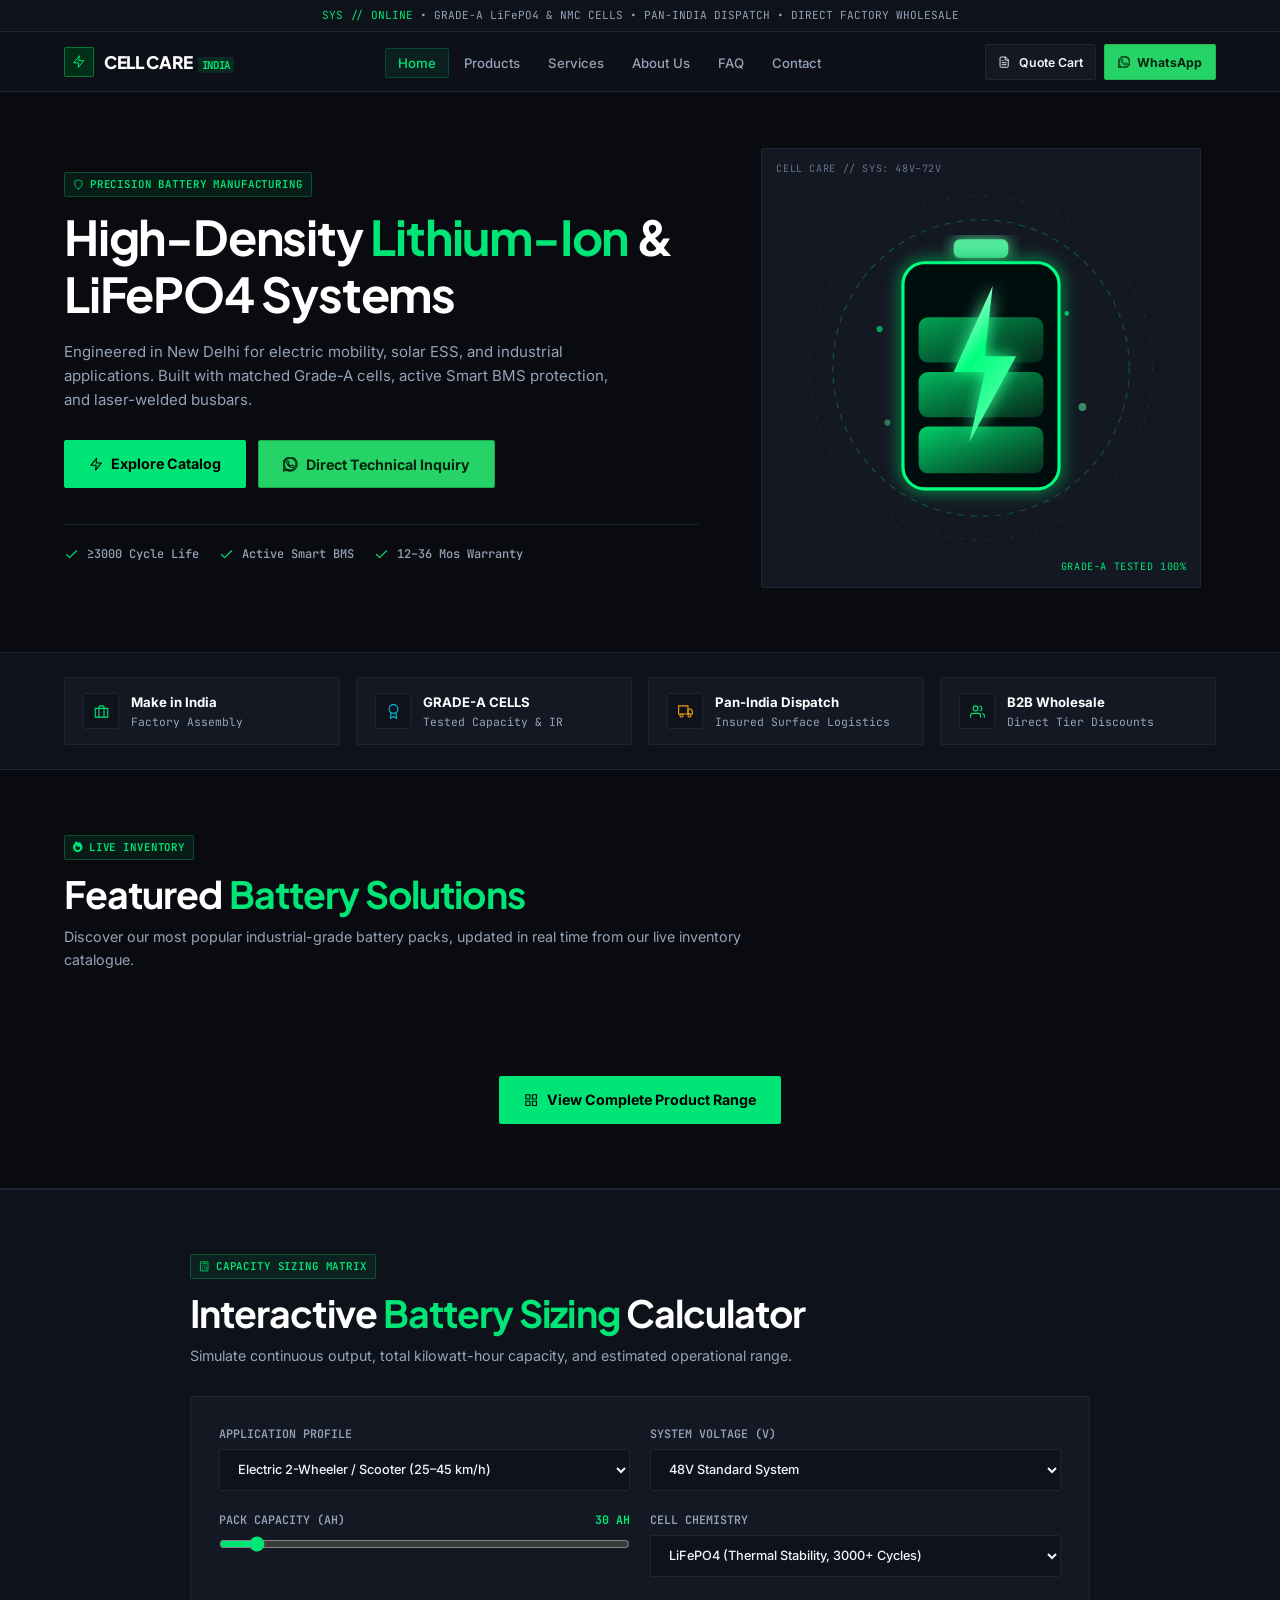
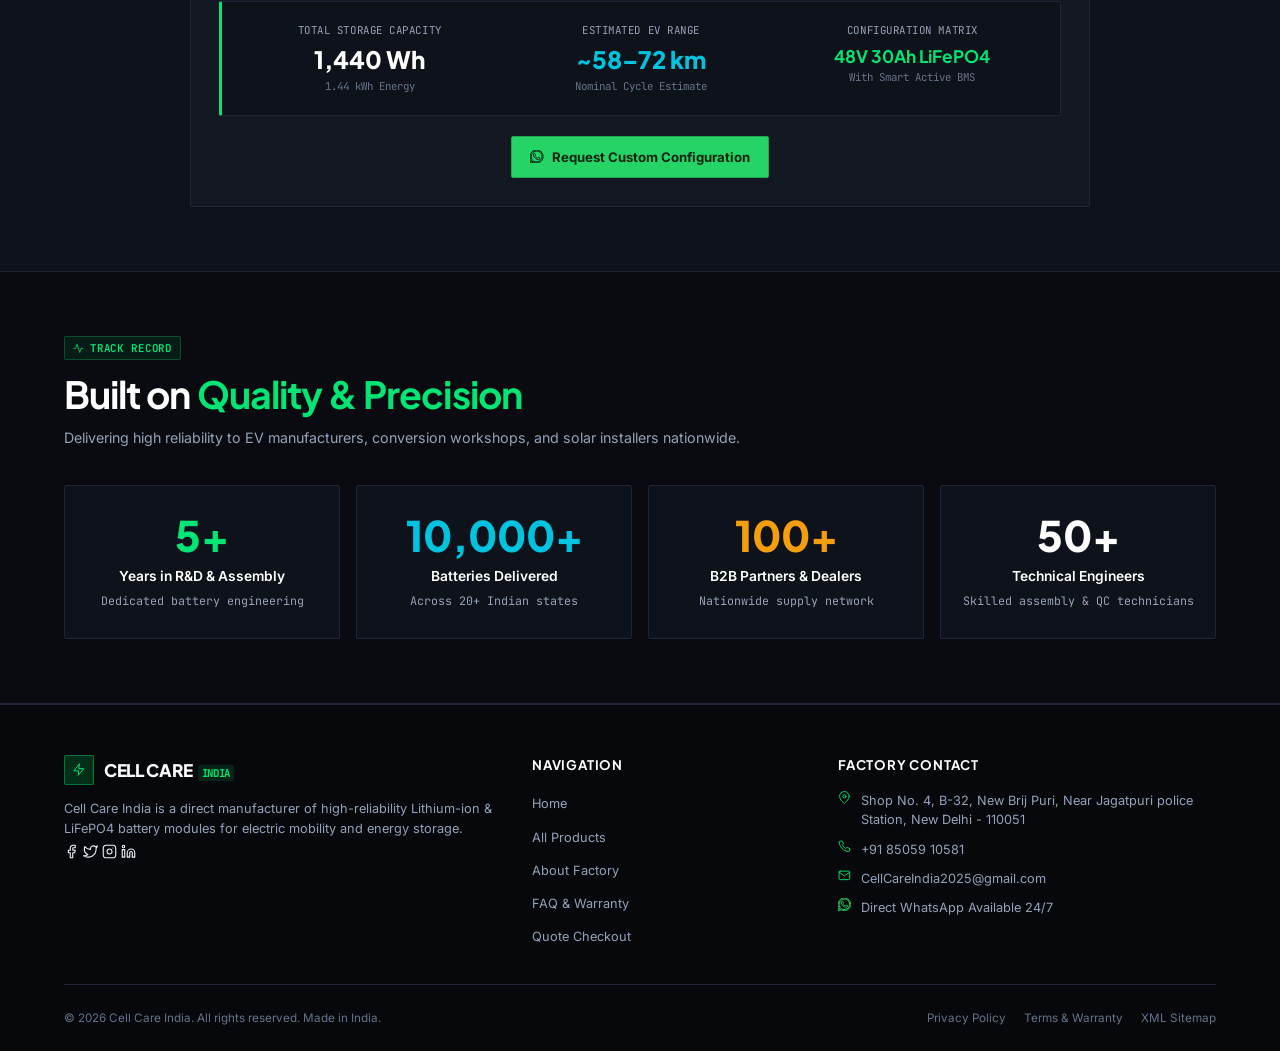
==== commit a77bc117: "fix(ui): overhaul mobile responsiveness, fix catalog css steppers and remove iso/applications from f" ====
--- a/index.html
+++ b/index.html
@@ -27,7 +27,7 @@
   <meta name="twitter:card" content="summary_large_image" />
   <meta name="twitter:url" content="https://cellcareindia.com/" />
   <meta name="twitter:title" content="Cell Care India | EV & Industrial Battery Manufacturer" />
-  <meta name="twitter:description" content="Grade-A Lithium battery packs for EV & Solar Energy. ISO 9001:2015 certified." />
+  <meta name="twitter:description" content="Grade-A Lithium battery packs for EV & Solar Energy. Direct factory supply." />
   <meta name="twitter:image" content="https://cellcareindia.com/assets/images/logo.png" />
 
   <!-- Structured Data / JSON-LD for Search Engines -->
@@ -83,7 +83,7 @@
 
   <!-- Top Technical Status Ticker -->
   <div style="background: var(--bg-surface); border-bottom: 1px solid var(--border-subtle); padding: 7px 16px; font-family: var(--font-mono); font-size: 0.74rem; text-align: center; color: var(--text-muted);">
-    <span style="color: var(--accent-primary);">SYS // ONLINE</span> • ISO 9001:2015 CERTIFIED • GRADE-A LiFePO4 &amp; NMC CELLS • PAN-INDIA DISPATCH • DIRECT FACTORY WHOLESALE
+    <span style="color: var(--accent-primary);">SYS // ONLINE</span> • GRADE-A LiFePO4 &amp; NMC CELLS • PAN-INDIA DISPATCH • DIRECT FACTORY WHOLESALE
   </div>
 
   <!-- SITE HEADER & NAVBAR -->
@@ -162,7 +162,7 @@
   <!-- HERO SECTION -->
   <section class="section" style="padding-top: 56px; padding-bottom: 64px;">
     <div class="container">
-      <div style="display: grid; grid-template-columns: 1.15fr 0.85fr; gap: 48px; align-items: center;">
+      <div class="hero-grid">
         
         <!-- Left Hero Content -->
         <div>
@@ -236,8 +236,8 @@
             <svg class="svg-icon" viewBox="0 0 24 24"><circle cx="12" cy="8" r="7"></circle><polyline points="8.21 13.89 7 23 12 20 17 23 15.79 13.88"></polyline></svg>
           </div>
           <div>
-            <h4 style="font-size: 0.88rem; font-weight: 700; color: #ffffff;">ISO 9001:2015</h4>
-            <p style="font-size: 0.76rem; color: var(--text-muted); font-family: var(--font-mono);">Bench Quality Inspection</p>
+            <h4 style="font-size: 0.88rem; font-weight: 700; color: #ffffff;">GRADE-A CELLS</h4>
+            <p style="font-size: 0.76rem; color: var(--text-muted); font-family: var(--font-mono);">Tested Capacity &amp; IR</p>
           </div>
         </div>
 
@@ -391,7 +391,7 @@
         </div>
 
         <div style="background: var(--bg-card); border: 1px solid var(--border-subtle); border-radius: var(--radius-xs); padding: 28px;">
-          <div style="display: grid; grid-template-columns: 1fr 1fr; gap: 20px; margin-bottom: 24px;">
+          <div class="calc-inputs-grid">
             
             <div>
               <label style="display: block; font-family: var(--font-mono); font-size: 0.78rem; font-weight: 600; color: var(--text-muted); margin-bottom: 6px; text-transform: uppercase;">Application Profile</label>
@@ -542,7 +542,7 @@
             <span class="brand-name">CELL CARE <span class="brand-tag">INDIA</span></span>
           </div>
           <p>
-            Cell Care India is an ISO 9001:2015 certified manufacturer of high-reliability Lithium-ion &amp; LiFePO4 battery modules for electric mobility and energy storage.
+            Cell Care India is a direct manufacturer of high-reliability Lithium-ion &amp; LiFePO4 battery modules for electric mobility and energy storage.
           </p>
           <div class="footer-socials">
             <a href="#" class="social-facebook" aria-label="Facebook"><svg class="svg-icon" viewBox="0 0 24 24"><path d="M18 2h-3a5 5 0 0 0-5 5v3H7v4h3v8h4v-8h3l1-4h-4V7a1 1 0 0 1 1-1h3z"></path></svg></a>
@@ -564,19 +564,7 @@
           </ul>
         </div>
 
-        <!-- Col 3: Applications -->
-        <div class="footer-col">
-          <h4>Applications</h4>
-          <ul class="footer-links">
-            <li><a href="products.html?category=ev">Electric 2-Wheelers</a></li>
-            <li><a href="products.html?category=erickshaw">E-Rickshaw Packs</a></li>
-            <li><a href="products.html?category=solar">Solar ESS Storage</a></li>
-            <li><a href="products.html?category=industrial">Industrial UPS</a></li>
-            <li><a href="contact.html">Custom Engineering</a></li>
-          </ul>
-        </div>
-
-        <!-- Col 4: Contact Info (Binds to /api/config/) -->
+        <!-- Col 3: Contact Info (Binds to /api/config/) -->
         <div class="footer-col">
           <h4>Factory Contact</h4>
           <ul class="footer-contact-list">
--- a/assets/css/main.css
+++ b/assets/css/main.css
@@ -502,6 +502,90 @@
 
 .input-icon-wrapper .form-control.has-icon {
   padding-left: 36px;
+}
+
+/* ==========================================================================
+   GLOBAL QTY STEPPER & UTILITY GRIDS
+   ========================================================================== */
+.qty-stepper {
+  display: inline-flex;
+  align-items: center;
+  background: var(--bg-surface);
+  border: 1px solid var(--border-subtle);
+  border-radius: var(--radius-xs);
+  height: 38px;
+  overflow: hidden;
+  box-sizing: border-box;
+}
+
+.stepper-btn {
+  width: 32px;
+  height: 100%;
+  background: transparent;
+  border: none;
+  color: #ffffff;
+  font-family: var(--font-mono);
+  font-size: 1rem;
+  font-weight: 700;
+  cursor: pointer;
+  display: inline-flex;
+  align-items: center;
+  justify-content: center;
+  transition: background var(--transition-fast), color var(--transition-fast);
+  padding: 0;
+  margin: 0;
+}
+
+.stepper-btn:hover {
+  background: rgba(255, 255, 255, 0.08);
+  color: var(--accent-primary);
+}
+
+.stepper-input {
+  width: 38px;
+  height: 100%;
+  background: transparent;
+  border: none;
+  border-left: 1px solid var(--border-subtle);
+  border-right: 1px solid var(--border-subtle);
+  color: #ffffff;
+  font-family: var(--font-mono);
+  font-size: 0.85rem;
+  font-weight: 700;
+  text-align: center;
+  outline: none;
+  padding: 0;
+  margin: 0;
+  box-sizing: border-box;
+}
+
+/* Responsive Structural Grids */
+.hero-grid {
+  display: grid;
+  grid-template-columns: 1.15fr 0.85fr;
+  gap: 48px;
+  align-items: center;
+}
+
+.calc-inputs-grid {
+  display: grid;
+  grid-template-columns: 1fr 1fr;
+  gap: 20px;
+  margin-bottom: 24px;
+}
+
+.contact-grid-layout {
+  display: grid;
+  grid-template-columns: 1.25fr 0.75fr;
+  gap: 28px;
+  align-items: flex-start;
+}
+
+.form-grid-2 {
+  display: grid;
+  grid-template-columns: 1fr 1fr;
+  gap: 16px;
+  margin-bottom: 16px;
 }
 
 /* ==========================================================================
@@ -913,9 +997,9 @@
 
 .footer-grid {
   display: grid;
-  grid-template-columns: 1.4fr 1fr 1fr 1.2fr;
-  gap: 40px;
-  margin-bottom: 40px;
+  grid-template-columns: 1.6fr 1fr 1.4fr;
+  gap: 36px;
+  margin-bottom: 36px;
 }
 
 .footer-brand p {
@@ -1076,24 +1160,78 @@
   }
 }
 
+@media (max-width: 860px) {
+  .hero-grid {
+    grid-template-columns: 1fr;
+    gap: 36px;
+  }
+  .contact-grid-layout {
+    grid-template-columns: 1fr;
+    gap: 24px;
+  }
+}
+
 @media (max-width: 640px) {
   :root {
     --nav-height: 54px;
-    --gutter-desktop: 16px;
+    --gutter-desktop: 14px;
+  }
+  .container {
+    padding-left: 14px;
+    padding-right: 14px;
   }
   .section {
-    padding: 48px 0;
+    padding: 38px 0;
   }
   .section-title {
-    font-size: 1.65rem;
+    font-size: 1.55rem;
+    line-height: 1.25;
+  }
+  .section-subtitle {
+    font-size: 0.88rem;
+    line-height: 1.55;
+  }
+  .calc-inputs-grid {
+    grid-template-columns: 1fr;
+    gap: 16px;
+  }
+  .form-grid-2 {
+    grid-template-columns: 1fr;
+    gap: 12px;
   }
   .footer-grid {
     grid-template-columns: 1fr;
-    gap: 28px;
+    gap: 26px;
   }
   .footer-bottom {
     flex-direction: column;
     gap: 12px;
     text-align: center;
   }
-}
+  .brand-logo {
+    font-size: 1.05rem;
+    gap: 8px;
+  }
+  .brand-icon-box {
+    width: 28px;
+    height: 28px;
+  }
+  .cart-pill-btn {
+    padding: 0 9px;
+    height: 34px;
+    gap: 6px;
+  }
+  .cart-pill-btn span:not(.cart-badge) {
+    display: none;
+  }
+  .hamburger-btn {
+    width: 34px;
+    height: 34px;
+  }
+}
+
+@media (max-width: 420px) {
+  .brand-tag {
+    display: none;
+  }
+}
--- a/assets/css/catalog.css
+++ b/assets/css/catalog.css
@@ -338,9 +338,77 @@
 }
 
 .product-card-actions {
+  display: flex;
+  flex-direction: column;
+  gap: 8px;
+  width: 100%;
+}
+
+.card-stepper-row {
+  display: flex;
+  align-items: center;
+  gap: 8px;
+  width: 100%;
+}
+
+.card-stepper-row .qty-stepper {
+  flex: 0 0 100px;
+  height: 38px;
+}
+
+.card-stepper-row .btn-add-quote {
+  flex: 1;
+  height: 38px;
+  font-size: 0.82rem;
+  font-weight: 700;
+  padding: 0 12px;
+  white-space: nowrap;
+  display: inline-flex;
+  align-items: center;
+  justify-content: center;
+  gap: 6px;
+}
+
+.card-btn-grid {
   display: grid;
   grid-template-columns: 1fr 1fr;
   gap: 8px;
+  width: 100%;
+}
+
+.card-btn-grid .btn {
+  height: 36px;
+  font-size: 0.8rem;
+  padding: 0 10px;
+  white-space: nowrap;
+  display: inline-flex;
+  align-items: center;
+  justify-content: center;
+  gap: 6px;
+}
+
+/* In-Stock Filter Toggle */
+.stock-toggle-label {
+  display: flex;
+  align-items: center;
+  gap: 8px;
+  font-size: 0.82rem;
+  color: var(--text-muted);
+  cursor: pointer;
+  background: var(--bg-surface);
+  border: 1px solid var(--border-subtle);
+  border-radius: var(--radius-xs);
+  height: 42px;
+  padding: 0 14px;
+  font-family: var(--font-mono);
+  user-select: none;
+  transition: border-color var(--transition-fast);
+  white-space: nowrap;
+}
+
+.stock-toggle-label:hover {
+  border-color: var(--accent-primary);
+  color: #ffffff;
 }
 
 /* ==========================================================================
@@ -362,17 +430,82 @@
   padding: 20px;
 }
 
+/* ==========================================================================
+   RESPONSIVE CATALOG BREAKPOINTS
+   ========================================================================== */
+@media (max-width: 768px) {
+  .filter-row-primary {
+    flex-direction: column;
+    align-items: stretch;
+    gap: 10px;
+  }
+  .search-input-box {
+    width: 100%;
+    min-width: 100%;
+  }
+  .filter-selects {
+    display: grid;
+    grid-template-columns: 1fr 1fr;
+    gap: 8px;
+    width: 100%;
+  }
+  .custom-select {
+    width: 100%;
+  }
+  .stock-toggle-label {
+    grid-column: 1 / 2;
+    justify-content: center;
+  }
+  .view-toggle-group {
+    grid-column: 2 / 3;
+    justify-content: center;
+  }
+}
+
 @media (max-width: 640px) {
+  .products-grid {
+    grid-template-columns: 1fr;
+    gap: 16px;
+  }
   .products-grid.list-view .product-card {
     flex-direction: column;
   }
   .products-grid.list-view .product-card-media {
     width: 100%;
-    aspect-ratio: 4 / 3;
+    aspect-ratio: 16 / 10;
     border-right: none;
     border-bottom: 1px solid var(--border-subtle);
   }
   .catalog-controls-card {
+    padding: 12px;
+    margin-bottom: 20px;
+  }
+  .product-card-media {
+    aspect-ratio: 16 / 10;
+    padding: 12px;
+  }
+  .product-card-content {
     padding: 14px;
   }
-}
+  .product-card-title {
+    font-size: 0.95rem;
+  }
+  .category-chips-bar {
+    margin-top: 10px;
+    padding-top: 10px;
+    -webkit-overflow-scrolling: touch;
+  }
+  .category-chip {
+    padding: 6px 12px;
+    font-size: 0.72rem;
+  }
+  .filter-meta-bar {
+    flex-direction: column;
+    align-items: flex-start;
+    gap: 8px;
+    margin-bottom: 16px;
+  }
+  .clear-filters-btn {
+    font-size: 0.76rem;
+  }
+}
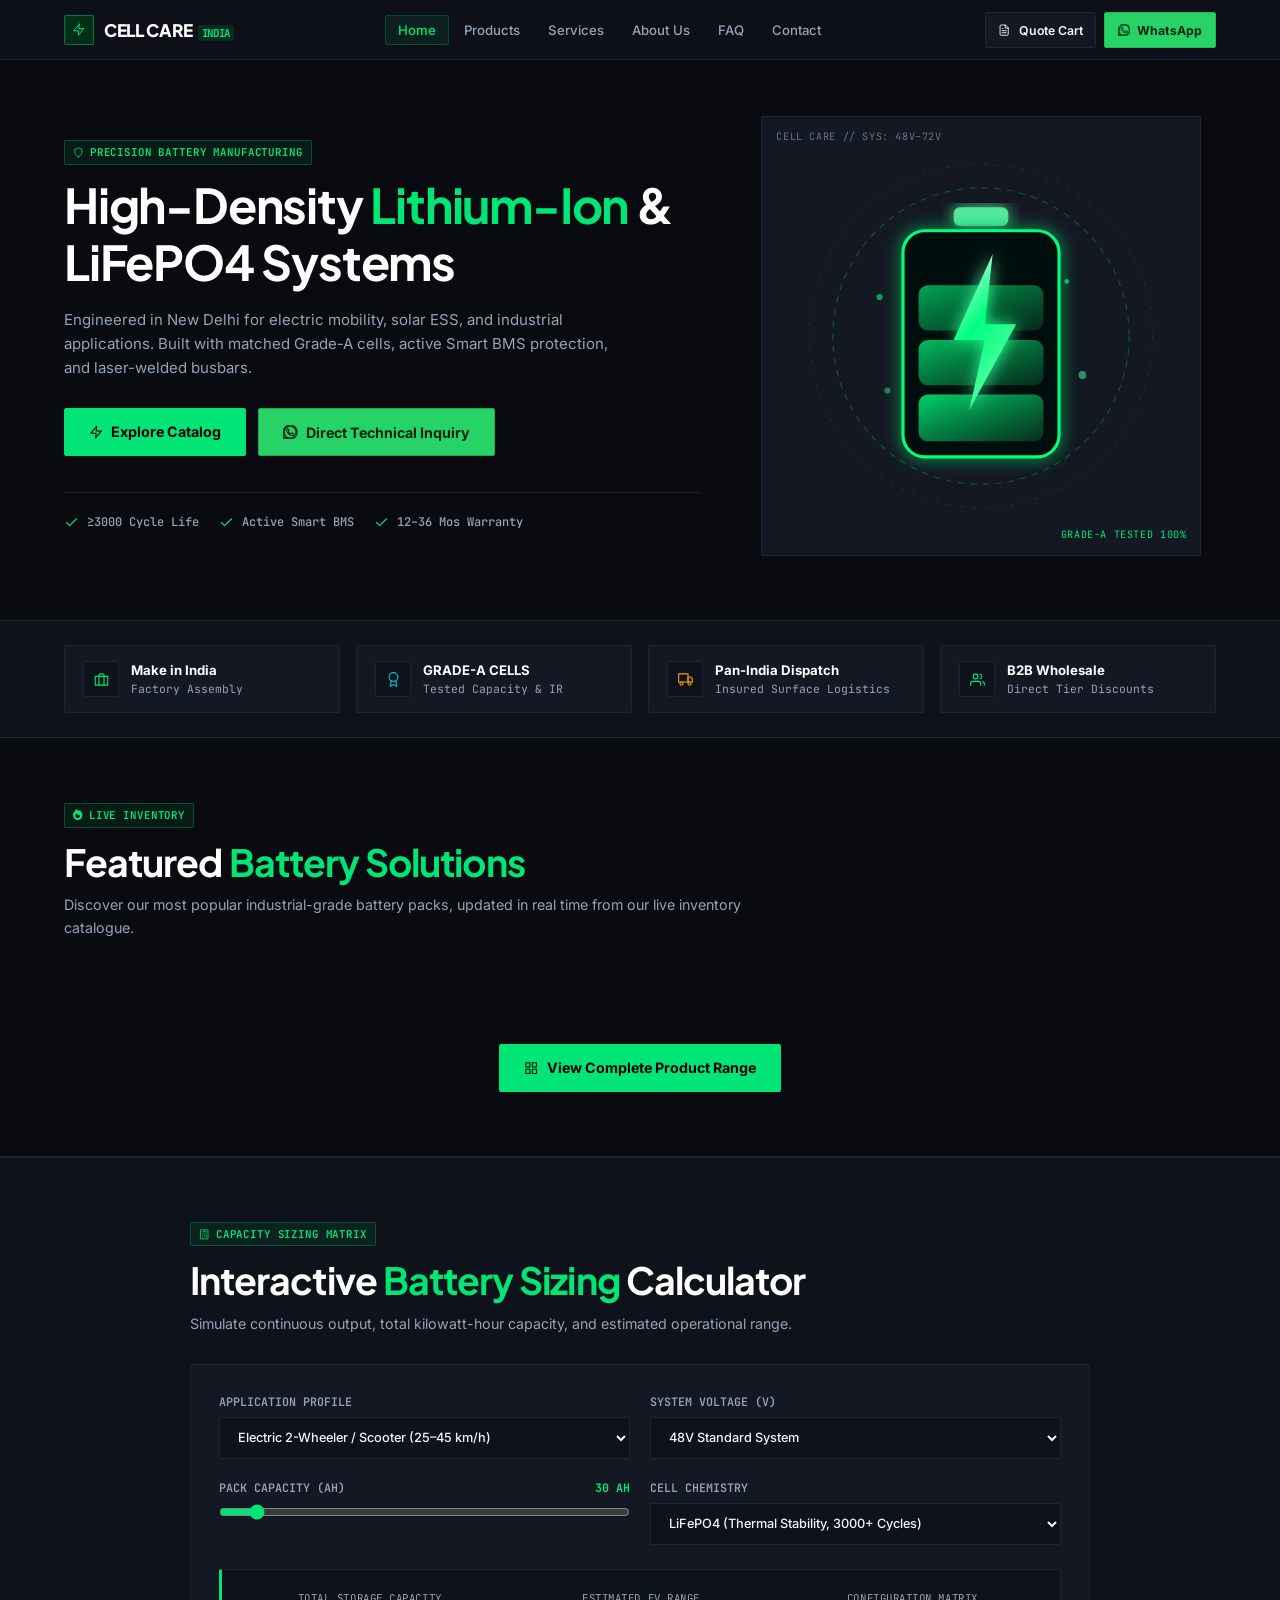
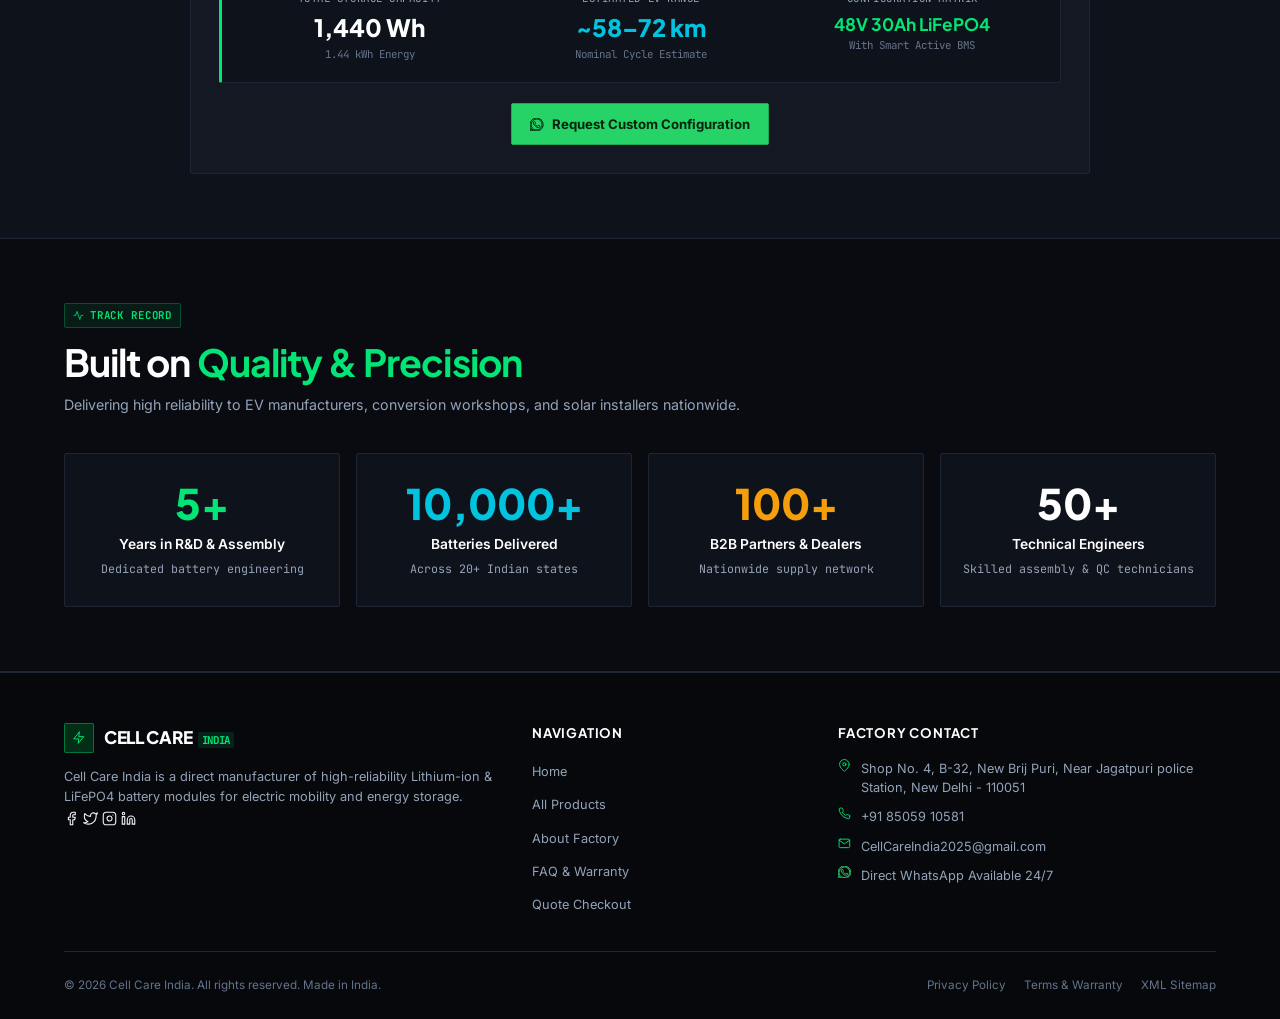
==== commit 3deb1c74: "fix(ui): remove SYS status ticker and remove duplicate cart button in product header" ====
--- a/index.html
+++ b/index.html
@@ -81,11 +81,6 @@
 
 <body>
 
-  <!-- Top Technical Status Ticker -->
-  <div style="background: var(--bg-surface); border-bottom: 1px solid var(--border-subtle); padding: 7px 16px; font-family: var(--font-mono); font-size: 0.74rem; text-align: center; color: var(--text-muted);">
-    <span style="color: var(--accent-primary);">SYS // ONLINE</span> • GRADE-A LiFePO4 &amp; NMC CELLS • PAN-INDIA DISPATCH • DIRECT FACTORY WHOLESALE
-  </div>
-
   <!-- SITE HEADER & NAVBAR -->
   <header class="site-header">
     <div class="container">
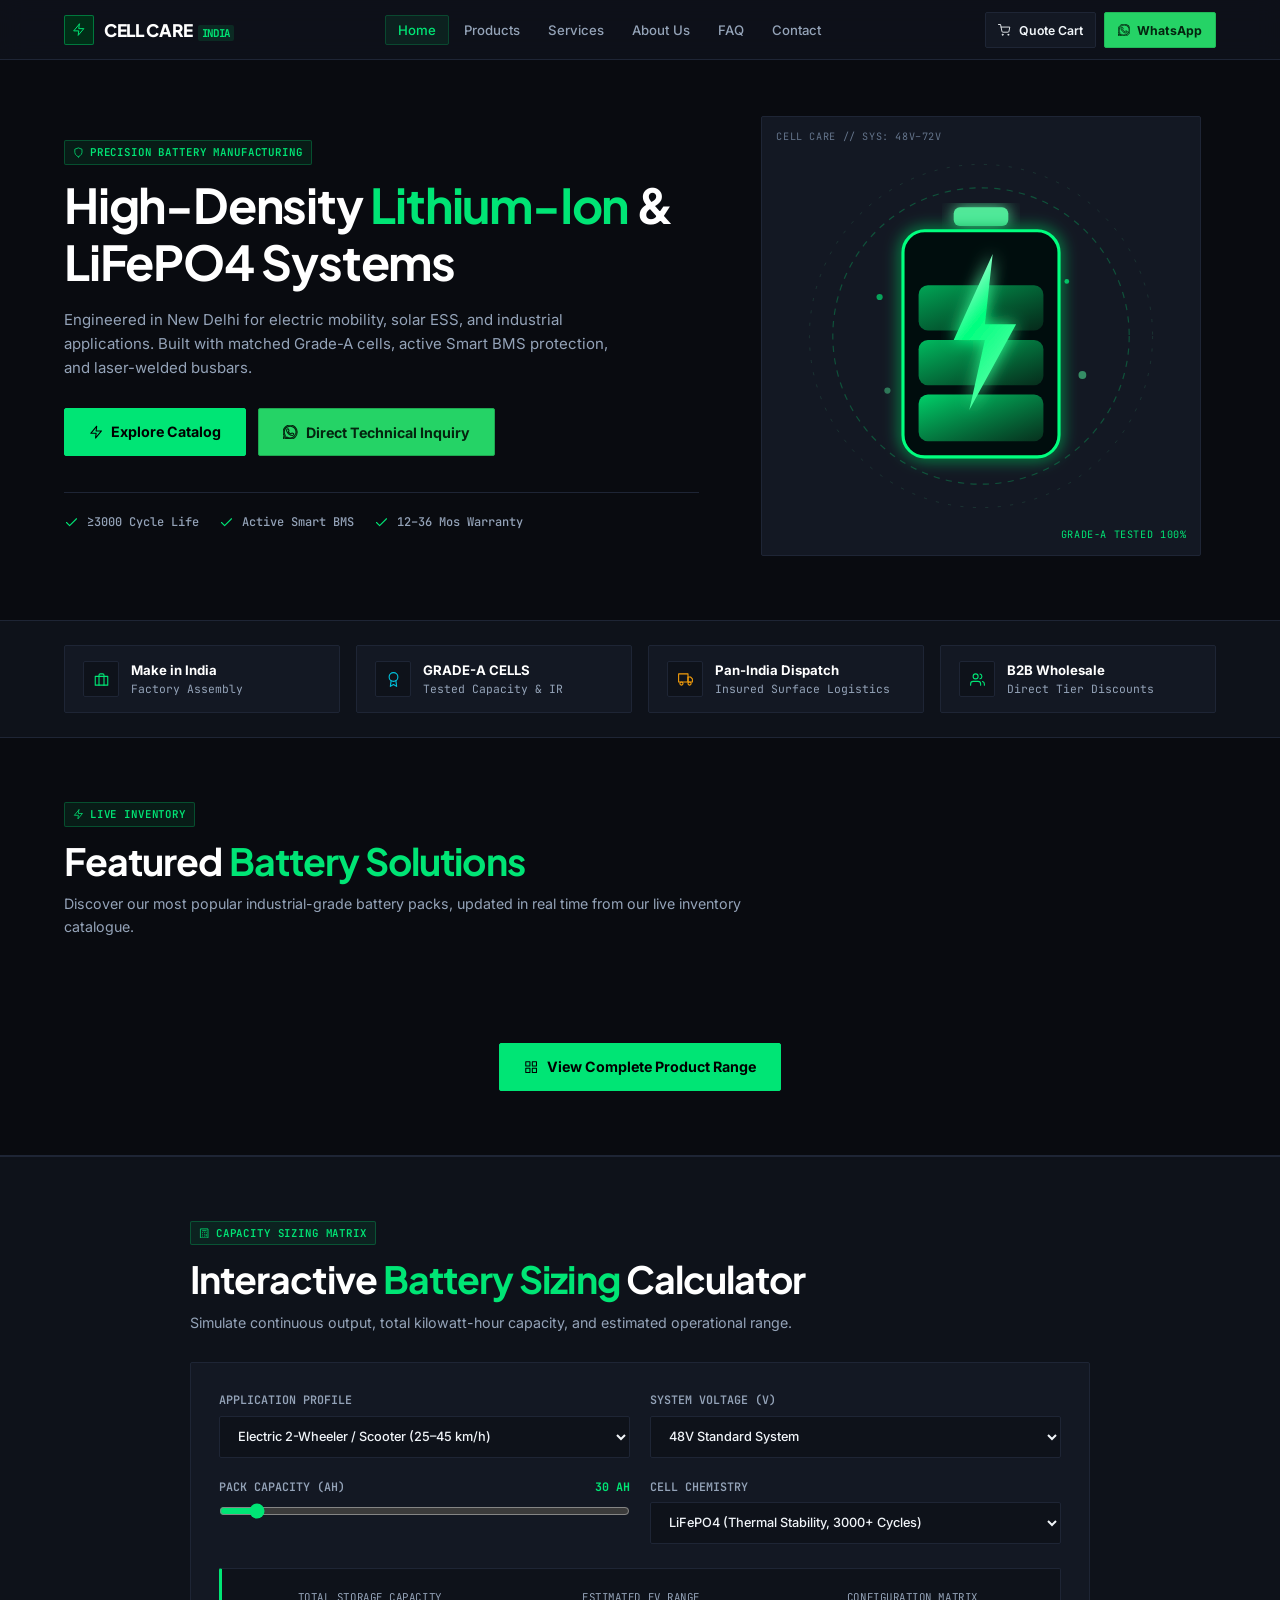
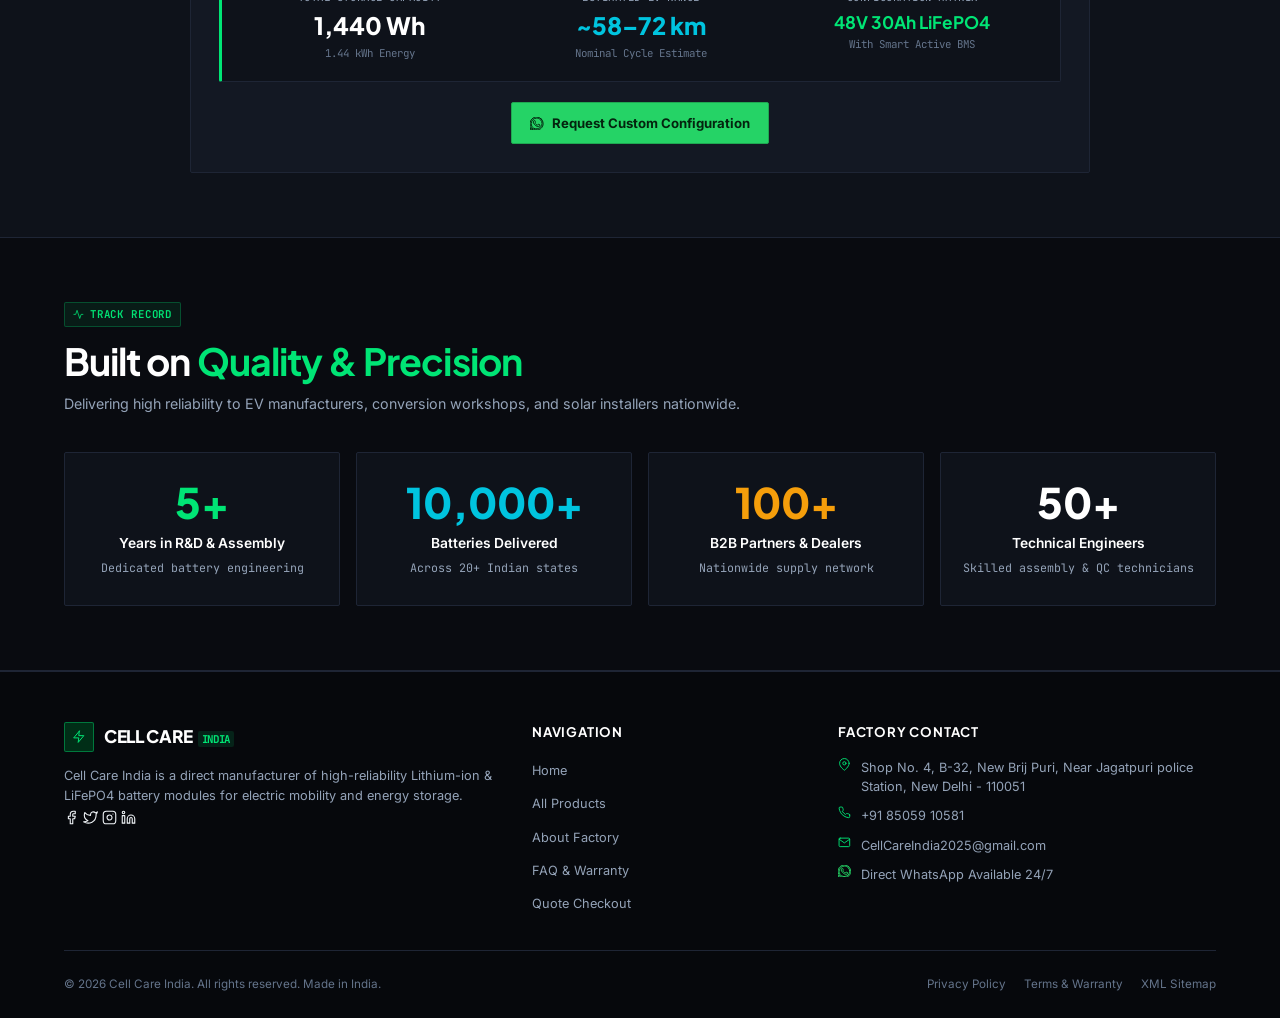
==== commit 5bae9ac9: "UI polish: favicon, sharp styling, real cart icon, image zoom lightbox, responsive search & tabs, re" ====
--- a/index.html
+++ b/index.html
@@ -71,6 +71,10 @@
   }
   </script>
 
+  <!-- Favicons -->
+  <link rel="icon" type="image/x-icon" href="favicon.ico" />
+  <link rel="shortcut icon" type="image/x-icon" href="favicon.ico" />
+
   <!-- External Fonts & Icons -->
   <link rel="stylesheet" href="https://cdnjs.cloudflare.com/ajax/libs/font-awesome/6.7.2/css/all.min.css" crossorigin="anonymous" referrerpolicy="no-referrer" />
   
@@ -106,7 +110,7 @@
         <!-- Action Items: Quote Cart & WhatsApp Trigger -->
         <div class="nav-actions">
           <button class="cart-pill-btn open-quote-drawer" title="View Quotation Cart">
-            <svg class="svg-icon" viewBox="0 0 24 24"><path d="M14 2H6a2 2 0 0 0-2 2v16a2 2 0 0 0 2 2h12a2 2 0 0 0 2-2V8z"></path><polyline points="14 2 14 8 20 8"></polyline><line x1="16" y1="13" x2="8" y2="13"></line><line x1="16" y1="17" x2="8" y2="17"></line><polyline points="10 9 9 9 8 9"></polyline></svg>
+            <svg class="svg-icon" viewBox="0 0 24 24"><circle cx="9" cy="21" r="1"></circle><circle cx="20" cy="21" r="1"></circle><path d="M1 1h4l2.68 13.39a2 2 0 0 0 2 1.61h9.72a2 2 0 0 0 2-1.61L23 6H6"></path></svg>
             <span>Quote Cart</span>
             <span class="cart-badge cart-count-badge" style="display:none;">0</span>
           </button>
@@ -264,7 +268,10 @@
   <section class="section">
     <div class="container">
       <div class="section-header">
-        <div class="section-tag"><i class="fa-solid fa-fire"></i> Live Inventory</div>
+        <div class="section-tag">
+          <svg class="svg-icon" viewBox="0 0 24 24"><polygon points="13 2 3 14 12 14 11 22 21 10 12 10 13 2"></polygon></svg>
+          Live Inventory
+        </div>
         <h2 class="section-title">Featured <span>Battery Solutions</span></h2>
         <p class="section-subtitle">Discover our most popular industrial-grade battery packs, updated in real time from our live inventory catalogue.</p>
       </div>
@@ -502,7 +509,7 @@
   <aside id="quoteDrawer" class="quote-drawer">
     <div class="quote-drawer-header">
       <h3>
-        <svg class="svg-icon" style="color:var(--accent-primary);" viewBox="0 0 24 24"><path d="M14 2H6a2 2 0 0 0-2 2v16a2 2 0 0 0 2 2h12a2 2 0 0 0 2-2V8z"></path><polyline points="14 2 14 8 20 8"></polyline><line x1="16" y1="13" x2="8" y2="13"></line><line x1="16" y1="17" x2="8" y2="17"></line></svg>
+        <svg class="svg-icon" style="color:var(--accent-primary);" viewBox="0 0 24 24"><circle cx="9" cy="21" r="1"></circle><circle cx="20" cy="21" r="1"></circle><path d="M1 1h4l2.68 13.39a2 2 0 0 0 2 1.61h9.72a2 2 0 0 0 2-1.61L23 6H6"></path></svg>
         Quotation Cart
       </h3>
       <button id="quoteDrawerClose" class="quote-drawer-close">&times;</button>
@@ -673,7 +680,7 @@
             <p class="product-card-desc">${escape(p.description || "Certified Grade-A battery pack with smart active BMS protection.")}</p>
             
             <div class="product-card-moq">
-              <i class="fa-solid fa-boxes-stacked"></i> Min Order: <strong>${minQty} Units</strong>
+              <svg class="svg-icon" viewBox="0 0 24 24"><rect x="3" y="3" width="7" height="7"></rect><rect x="14" y="3" width="7" height="7"></rect><rect x="14" y="14" width="7" height="7"></rect><rect x="3" y="14" width="7" height="7"></rect></svg> Min Order: <strong>${minQty} Units</strong>
             </div>
 
             <div class="product-card-pricing">
@@ -686,10 +693,10 @@
             <div class="product-card-actions">
               <div style="display:grid; grid-template-columns: 1fr 1fr; gap: 8px;">
                 <a href="${detailUrl}" class="btn btn-secondary btn-sm">
-                  <i class="fa-solid fa-circle-info"></i> Details
+                  <svg class="svg-icon" viewBox="0 0 24 24"><circle cx="12" cy="12" r="10"></circle><line x1="12" y1="16" x2="12" y2="12"></line><line x1="12" y1="8" x2="12.01" y2="8"></line></svg> Details
                 </a>
                 <button class="btn btn-primary btn-sm btn-home-quote" data-id="${p.id}">
-                  <i class="fa-solid fa-file-invoice"></i> Quote
+                  <svg class="svg-icon" viewBox="0 0 24 24"><circle cx="9" cy="21" r="1"></circle><circle cx="20" cy="21" r="1"></circle><path d="M1 1h4l2.68 13.39a2 2 0 0 0 2 1.61h9.72a2 2 0 0 0 2-1.61L23 6H6"></path></svg> Quote
                 </button>
               </div>
             </div>
--- a/assets/css/main.css
+++ b/assets/css/main.css
@@ -1235,3 +1235,119 @@
     display: none;
   }
 }
+
+/* ==========================================================================
+   ABOUT PAGE HERO GRID (RESPONSIVE SHARPISM)
+   ========================================================================== */
+.about-hero-grid {
+  display: grid;
+  grid-template-columns: 1.15fr 0.85fr;
+  gap: 48px;
+  align-items: center;
+  margin-bottom: 70px;
+}
+
+@media (max-width: 900px) {
+  .about-hero-grid {
+    grid-template-columns: 1fr;
+    gap: 32px;
+    margin-bottom: 48px;
+  }
+}
+
+/* ==========================================================================
+   FULLSCREEN PRODUCT IMAGE ZOOM MODAL (LIGHTBOX)
+   ========================================================================== */
+.product-zoom-modal {
+  position: fixed;
+  inset: 0;
+  z-index: 9999;
+  display: flex;
+  align-items: center;
+  justify-content: center;
+  opacity: 0;
+  pointer-events: none;
+  transition: opacity 0.25s cubic-bezier(0.16, 1, 0.3, 1);
+}
+
+.product-zoom-modal.active {
+  opacity: 1;
+  pointer-events: auto;
+}
+
+.product-zoom-backdrop {
+  position: absolute;
+  inset: 0;
+  background: rgba(5, 11, 20, 0.94);
+  backdrop-filter: blur(10px);
+  -webkit-backdrop-filter: blur(10px);
+}
+
+.product-zoom-dialog {
+  position: relative;
+  z-index: 2;
+  max-width: 92vw;
+  max-height: 88vh;
+  display: flex;
+  flex-direction: column;
+  align-items: center;
+  justify-content: center;
+}
+
+.product-zoom-img-wrap {
+  position: relative;
+  max-width: 100%;
+  max-height: 82vh;
+  display: flex;
+  align-items: center;
+  justify-content: center;
+}
+
+.product-zoom-img-wrap img {
+  max-width: 90vw;
+  max-height: 82vh;
+  object-fit: contain;
+  background: #0d1522;
+  border: 1px solid var(--border-color);
+  border-radius: var(--radius-xs);
+  box-shadow: 0 25px 60px rgba(0, 0, 0, 0.9);
+}
+
+.product-zoom-close {
+  position: absolute;
+  top: -46px;
+  right: 0;
+  width: 38px;
+  height: 38px;
+  background: var(--bg-surface);
+  border: 1px solid var(--border-color);
+  border-radius: var(--radius-xs);
+  color: #ffffff;
+  font-size: 24px;
+  line-height: 1;
+  cursor: pointer;
+  display: flex;
+  align-items: center;
+  justify-content: center;
+  transition: all var(--transition-fast);
+}
+
+.product-zoom-close:hover {
+  background: #ff4d4f;
+  border-color: #ff4d4f;
+  color: #ffffff;
+}
+
+@media (max-width: 640px) {
+  .product-zoom-close {
+    top: -40px;
+    right: 4px;
+    width: 34px;
+    height: 34px;
+    font-size: 20px;
+  }
+  .product-zoom-img-wrap img {
+    max-width: 95vw;
+    max-height: 75vh;
+  }
+}
--- a/assets/css/catalog.css
+++ b/assets/css/catalog.css
@@ -21,18 +21,19 @@
 
 .search-input-box {
   flex: 1;
-  min-width: 240px;
+  min-width: 260px;
   position: relative;
-  height: 42px;
+  height: 48px;
 }
 
 .search-input-box i, .search-input-box svg {
   position: absolute;
-  left: 14px;
+  left: 15px;
   top: 50%;
   transform: translateY(-50%);
   color: var(--text-faint);
-  font-size: 0.9rem;
+  width: 18px;
+  height: 18px;
   pointer-events: none;
 }
 
@@ -40,18 +41,19 @@
   width: 100%;
   height: 100%;
   background: var(--bg-surface);
-  border: 1px solid var(--border-subtle);
-  border-radius: var(--radius-xs);
-  padding: 0 14px 0 38px;
+  border: 1px solid var(--border-color);
+  border-radius: var(--radius-xs);
+  padding: 0 16px 0 46px;
   color: var(--text-main);
   outline: none;
-  font-size: 0.88rem;
-  transition: border-color var(--transition-fast);
+  font-size: 0.92rem;
+  transition: all var(--transition-fast);
 }
 
 .search-input-box input:focus {
   border-color: var(--accent-primary);
   background: var(--bg-card);
+  box-shadow: 0 0 0 1px var(--accent-primary);
 }
 
 .filter-selects {
@@ -234,29 +236,6 @@
   z-index: 2;
 }
 
-.product-quick-view-btn {
-  position: absolute;
-  bottom: 10px;
-  right: 10px;
-  width: 32px;
-  height: 32px;
-  border-radius: var(--radius-xs);
-  background: var(--bg-card);
-  border: 1px solid var(--border-strong);
-  color: #ffffff;
-  display: flex;
-  align-items: center;
-  justify-content: center;
-  cursor: pointer;
-  opacity: 0;
-  transition: all var(--transition-fast);
-  z-index: 2;
-}
-
-.product-card:hover .product-quick-view-btn {
-  opacity: 1;
-}
-
 .product-card-content {
   padding: 16px;
   display: flex;
@@ -508,4 +487,64 @@
   .clear-filters-btn {
     font-size: 0.76rem;
   }
-}
+  .search-input-box input {
+    font-size: 16px; /* Prevents auto-zoom in mobile Safari */
+  }
+}
+
+/* ==========================================================================
+   PAGINATION (INDUSTRIAL SHARPISM)
+   ========================================================================== */
+.pagination-container {
+  display: flex;
+  align-items: center;
+  justify-content: center;
+  gap: 8px;
+  margin: 48px auto 24px;
+  padding: 12px 16px;
+  flex-wrap: wrap;
+}
+
+.page-num-btn {
+  display: inline-flex;
+  align-items: center;
+  justify-content: center;
+  min-width: 42px;
+  height: 42px;
+  padding: 0 12px;
+  font-family: var(--font-mono);
+  font-size: 0.88rem;
+  font-weight: 600;
+  color: var(--text-muted);
+  background: var(--bg-surface);
+  border: 1px solid var(--border-color);
+  border-radius: var(--radius-xs);
+  cursor: pointer;
+  transition: all var(--transition-fast);
+  user-select: none;
+}
+
+.page-num-btn:hover:not(:disabled) {
+  color: var(--accent-primary);
+  border-color: var(--accent-primary);
+  background: var(--bg-card);
+}
+
+.page-num-btn.active {
+  color: #050b14;
+  background: var(--accent-primary);
+  border-color: var(--accent-primary);
+  font-weight: 800;
+  box-shadow: 0 0 12px rgba(0, 229, 117, 0.35);
+}
+
+.page-num-btn:disabled {
+  opacity: 0.28;
+  cursor: not-allowed;
+  pointer-events: none;
+}
+
+.page-num-btn svg {
+  width: 16px;
+  height: 16px;
+}
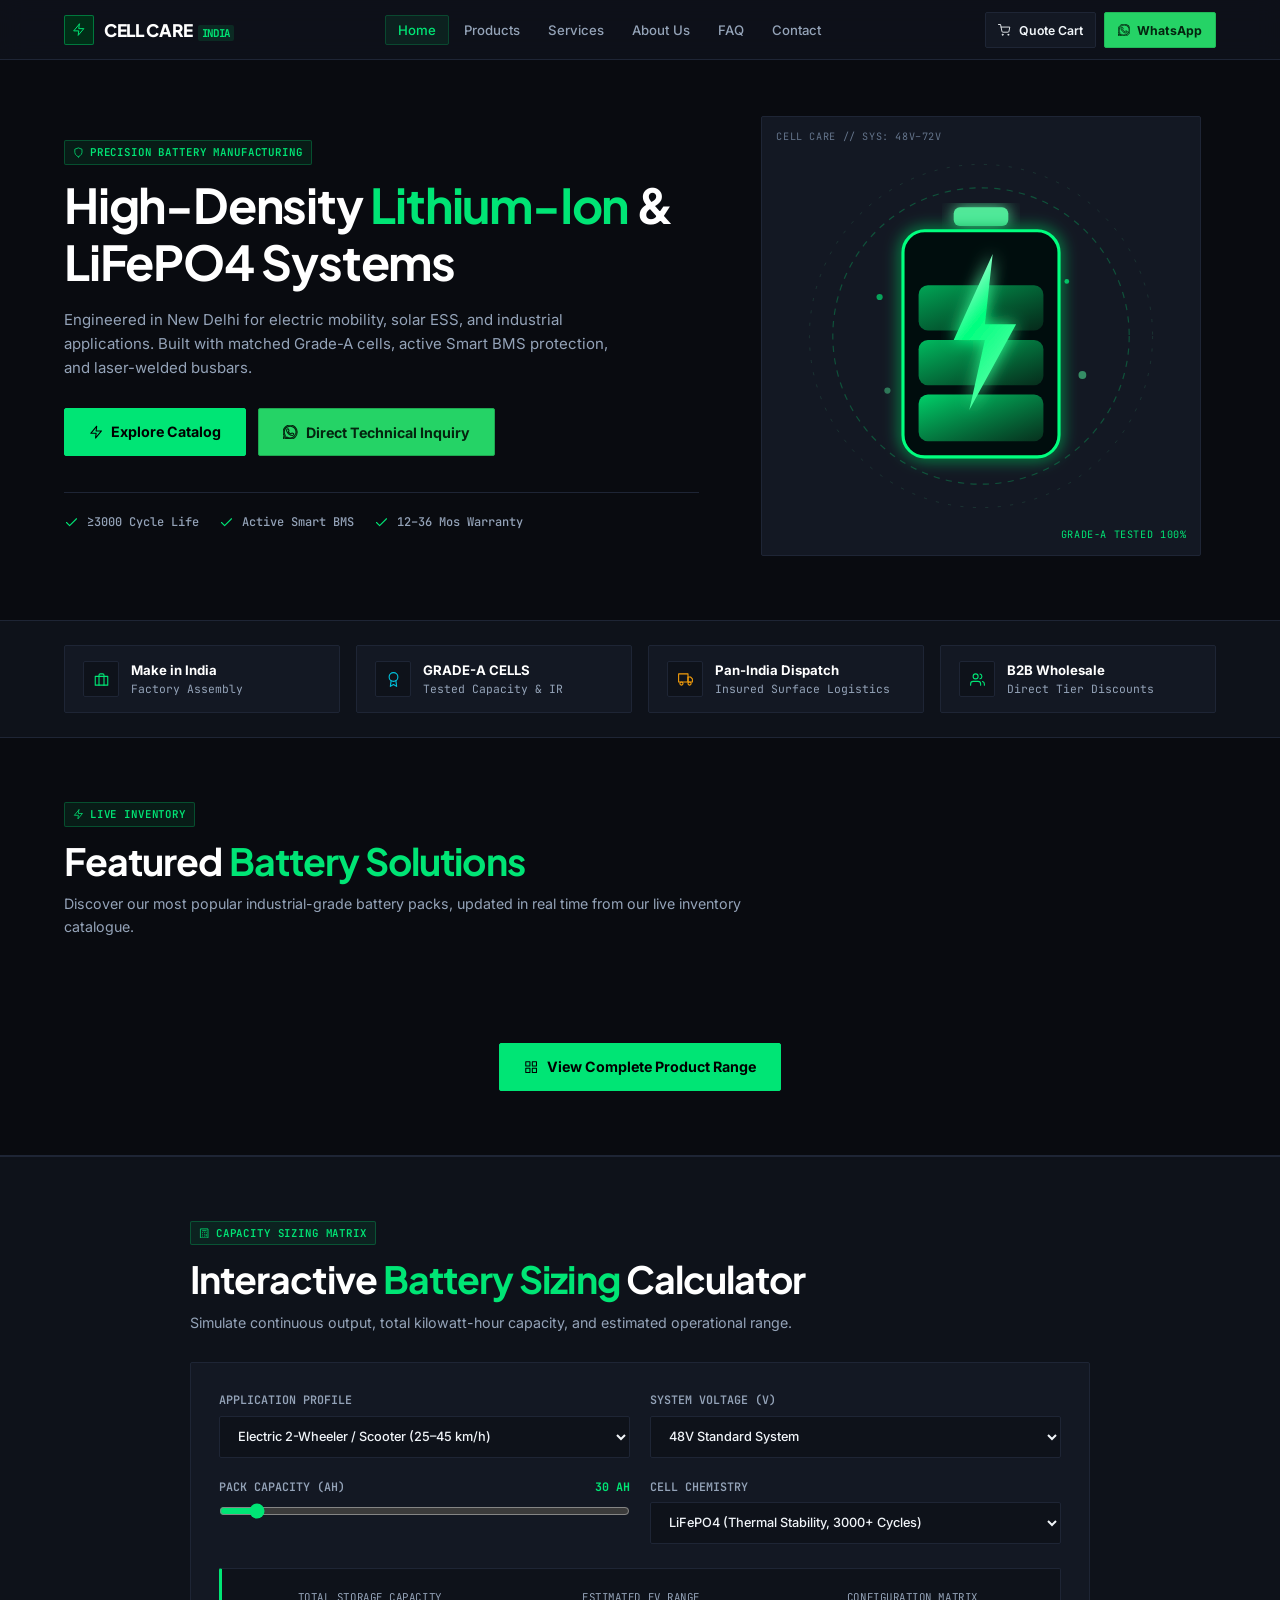
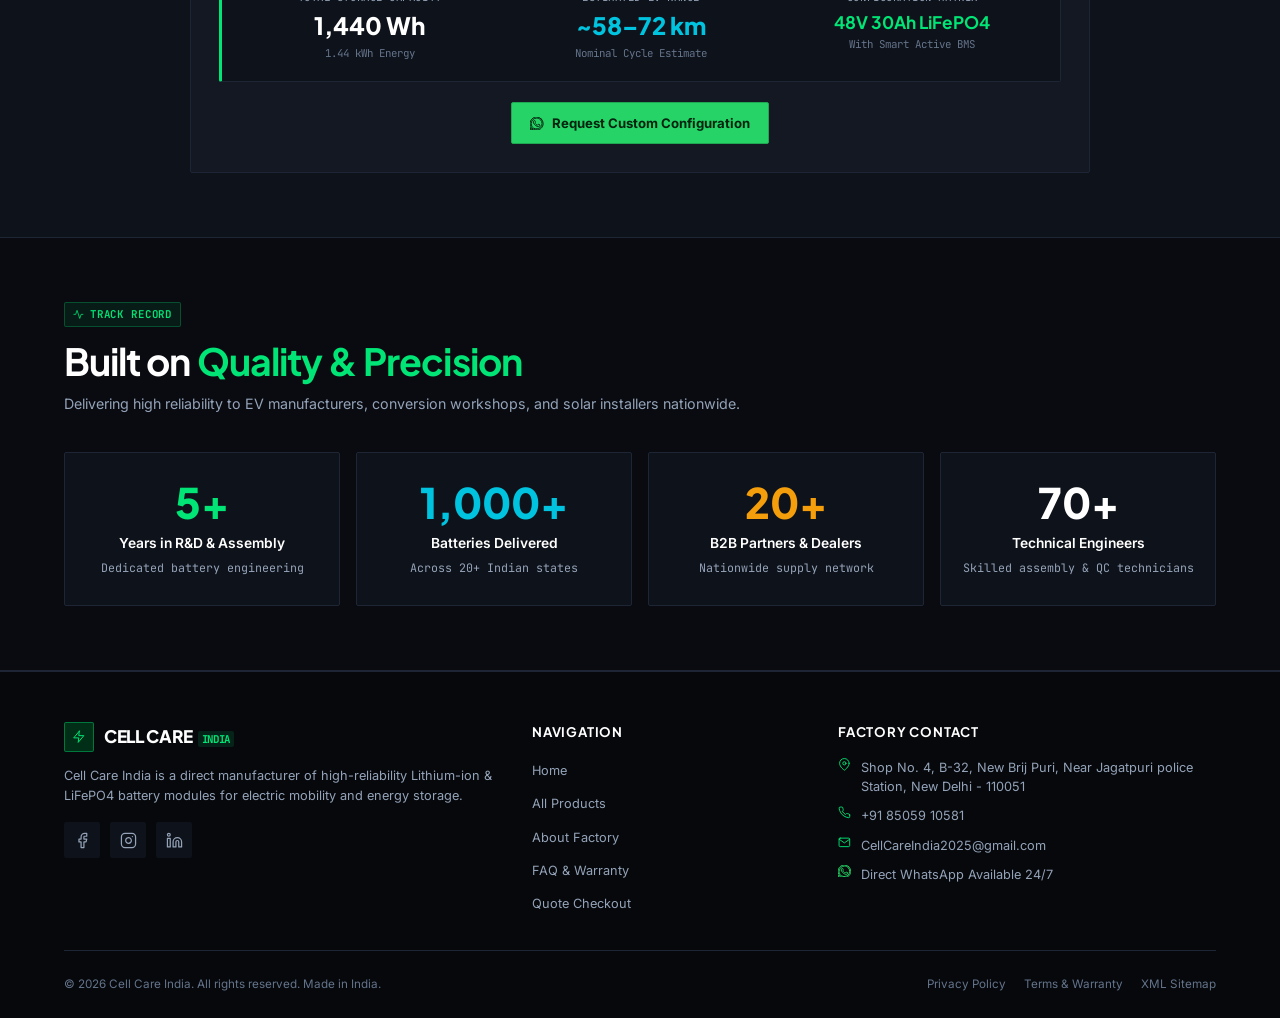
==== commit 881c8109: "feat: decouple Artfy endpoints, embed static factory details and verified social URLs" ====
--- a/index.html
+++ b/index.html
@@ -50,9 +50,9 @@
           "availableLanguage": ["English", "Hindi"]
         },
         "sameAs": [
-          "https://facebook.com",
-          "https://instagram.com",
-          "https://linkedin.com"
+          "https://www.facebook.com/profile.php?id=61567162763508&mibextid=ZbWKwL",
+          "https://instagram.com/cellcare_india",
+          "https://www.linkedin.com/in/cell-care-india-931736398"
         ]
       },
       {
@@ -484,19 +484,19 @@
         </div>
 
         <div style="background: var(--bg-surface); border: 1px solid var(--border-subtle); border-radius: var(--radius-xs); padding: 28px 20px; text-align: center;">
-          <div style="font-family: var(--font-display); font-size: 2.8rem; font-weight: 800; color: var(--accent-cyan); line-height: 1;" id="statSold">10,000+</div>
+          <div style="font-family: var(--font-display); font-size: 2.8rem; font-weight: 800; color: var(--accent-cyan); line-height: 1;" id="statSold">1,000+</div>
           <div style="font-size: 0.92rem; font-weight: 600; color: #ffffff; margin: 10px 0 4px 0;">Batteries Delivered</div>
           <div style="font-size: 0.78rem; color: var(--text-muted); font-family: var(--font-mono);">Across 20+ Indian states</div>
         </div>
 
         <div style="background: var(--bg-surface); border: 1px solid var(--border-subtle); border-radius: var(--radius-xs); padding: 28px 20px; text-align: center;">
-          <div style="font-family: var(--font-display); font-size: 2.8rem; font-weight: 800; color: var(--accent-amber); line-height: 1;" id="statDistributors">100+</div>
+          <div style="font-family: var(--font-display); font-size: 2.8rem; font-weight: 800; color: var(--accent-amber); line-height: 1;" id="statDistributors">20+</div>
           <div style="font-size: 0.92rem; font-weight: 600; color: #ffffff; margin: 10px 0 4px 0;">B2B Partners &amp; Dealers</div>
           <div style="font-size: 0.78rem; color: var(--text-muted); font-family: var(--font-mono);">Nationwide supply network</div>
         </div>
 
         <div style="background: var(--bg-surface); border: 1px solid var(--border-subtle); border-radius: var(--radius-xs); padding: 28px 20px; text-align: center;">
-          <div style="font-family: var(--font-display); font-size: 2.8rem; font-weight: 800; color: #ffffff; line-height: 1;" id="statEmployees">50+</div>
+          <div style="font-family: var(--font-display); font-size: 2.8rem; font-weight: 800; color: #ffffff; line-height: 1;" id="statEmployees">70+</div>
           <div style="font-size: 0.92rem; font-weight: 600; color: #ffffff; margin: 10px 0 4px 0;">Technical Engineers</div>
           <div style="font-size: 0.78rem; color: var(--text-muted); font-family: var(--font-mono);">Skilled assembly &amp; QC technicians</div>
         </div>
@@ -547,10 +547,9 @@
             Cell Care India is a direct manufacturer of high-reliability Lithium-ion &amp; LiFePO4 battery modules for electric mobility and energy storage.
           </p>
           <div class="footer-socials">
-            <a href="#" class="social-facebook" aria-label="Facebook"><svg class="svg-icon" viewBox="0 0 24 24"><path d="M18 2h-3a5 5 0 0 0-5 5v3H7v4h3v8h4v-8h3l1-4h-4V7a1 1 0 0 1 1-1h3z"></path></svg></a>
-            <a href="#" class="social-twitter" aria-label="Twitter"><svg class="svg-icon" viewBox="0 0 24 24"><path d="M23 3a10.9 10.9 0 0 1-3.14 1.53 4.48 4.48 0 0 0-7.86 3v1A10.66 10.66 0 0 1 3 4s-4 9 5 13a11.64 11.64 0 0 1-7 2c9 5 20 0 20-11.5a4.5 4.5 0 0 0-.08-.83A7.72 7.72 0 0 0 23 3z"></path></svg></a>
-            <a href="#" class="social-instagram" aria-label="Instagram"><svg class="svg-icon" viewBox="0 0 24 24"><rect x="2" y="2" width="20" height="20" rx="5" ry="5"></rect><path d="M16 11.37A4 4 0 1 1 12.63 8 4 4 0 0 1 16 11.37z"></path><line x1="17.5" y1="6.5" x2="17.51" y2="6.5"></line></svg></a>
-            <a href="#" class="social-linkedin" aria-label="LinkedIn"><svg class="svg-icon" viewBox="0 0 24 24"><path d="M16 8a6 6 0 0 1 6 6v7h-4v-7a2 2 0 0 0-2-2 2 2 0 0 0-2 2v7h-4v-7a6 6 0 0 1 6-6z"></path><rect x="2" y="9" width="4" height="12"></rect><circle cx="4" cy="4" r="2"></circle></svg></a>
+            <a href="https://www.facebook.com/profile.php?id=61567162763508&amp;mibextid=ZbWKwL" target="_blank" rel="noopener noreferrer" class="footer-social-link social-facebook" aria-label="Facebook"><svg class="svg-icon" viewBox="0 0 24 24"><path d="M18 2h-3a5 5 0 0 0-5 5v3H7v4h3v8h4v-8h3l1-4h-4V7a1 1 0 0 1 1-1h3z"></path></svg></a>
+            <a href="https://instagram.com/cellcare_india" target="_blank" rel="noopener noreferrer" class="footer-social-link social-instagram" aria-label="Instagram"><svg class="svg-icon" viewBox="0 0 24 24"><rect x="2" y="2" width="20" height="20" rx="5" ry="5"></rect><path d="M16 11.37A4 4 0 1 1 12.63 8 4 4 0 0 1 16 11.37z"></path><line x1="17.5" y1="6.5" x2="17.51" y2="6.5"></line></svg></a>
+            <a href="https://www.linkedin.com/in/cell-care-india-931736398" target="_blank" rel="noopener noreferrer" class="footer-social-link social-linkedin" aria-label="LinkedIn"><svg class="svg-icon" viewBox="0 0 24 24"><path d="M16 8a6 6 0 0 1 6 6v7h-4v-7a2 2 0 0 0-2-2 2 2 0 0 0-2 2v7h-4v-7a6 6 0 0 1 6-6z"></path><rect x="2" y="9" width="4" height="12"></rect><circle cx="4" cy="4" r="2"></circle></svg></a>
           </div>
         </div>
 
@@ -609,25 +608,7 @@
   <!-- Homepage Logic: Featured Products, Stats, and Calculator -->
   <script>
   document.addEventListener("DOMContentLoaded", function () {
-    // 1. Load Live Stats from PythonAnywhere
-    async function loadStats() {
-      try {
-        const base = window.CELLCARE_CONFIG ? window.CELLCARE_CONFIG.siteApi : "https://artifyscreens.pythonanywhere.com";
-        const res = await fetch(base + "/api/stats/");
-        if (res.ok) {
-          const s = await res.json();
-          if (s.years_experience) document.getElementById("statYears").textContent = s.years_experience + "+";
-          if (s.batteries_sold) document.getElementById("statSold").textContent = Number(s.batteries_sold).toLocaleString("en-IN") + "+";
-          if (s.distributors) document.getElementById("statDistributors").textContent = s.distributors + "+";
-          if (s.employees) document.getElementById("statEmployees").textContent = s.employees + "+";
-        }
-      } catch (e) {
-        console.debug("Stats fallback retained");
-      }
-    }
-    loadStats();
-
-    // 2. Load 6 Featured Products (Live API Sync with Skeleton Preloader)
+    // 1. Load 6 Featured Products (Live Google Sheets API Sync with Skeleton Preloader)
     function renderFeaturedSkeleton(count) {
       const grid = document.getElementById("homeFeaturedGrid");
       if (!grid) return;
@@ -728,26 +709,17 @@
         }
       } catch (e) {}
 
-      // Fetch live items directly from APIs
+      // Fetch live items directly from Google Sheets API
       try {
-        const artifyUrl = (window.CELLCARE_CONFIG && window.CELLCARE_CONFIG.artifyProductsApi) || "https://artifyscreens.pythonanywhere.com/api/products/";
         const gsheetUrl = (window.CELLCARE_CONFIG && window.CELLCARE_CONFIG.productsApi) || "https://script.google.com/macros/s/AKfycbzPASrJpC5dvoFX-R6zX1AfW-pFyg8DIM6D_p9DG4QSI16qyymFXzibseq1rA9r_f-j2g/exec";
 
-        const promises = [
-          fetch(`${artifyUrl}?page=1&page_size=50`).then(r => r.ok ? r.json() : null).catch(() => null),
-          fetch(`${gsheetUrl}?page=1&page_size=50`).then(r => r.ok ? r.json() : null).catch(() => null)
-        ];
-
-        const [artifyData, gsheetData] = await Promise.all(promises);
-        let items = [];
-        if (artifyData && Array.isArray(artifyData.items) && artifyData.items.length > 0) {
-          items = artifyData.items;
-        } else if (gsheetData && (gsheetData.items || gsheetData.results)) {
-          items = gsheetData.items || gsheetData.results;
-        }
-
-        if (items.length > 0) {
-          renderFeaturedGrid(items);
+        const res = await fetch(`${gsheetUrl}?page=1&page_size=50`).catch(() => null);
+        if (res && res.ok) {
+          const gsheetData = await res.json();
+          const items = gsheetData.items || gsheetData.results || [];
+          if (items.length > 0) {
+            renderFeaturedGrid(items);
+          }
         }
       } catch (err) {
         console.debug("Live featured sync note:", err);
--- a/assets/css/main.css
+++ b/assets/css/main.css
@@ -1009,6 +1009,38 @@
   margin-top: 14px;
 }
 
+.footer-socials {
+  display: flex;
+  align-items: center;
+  gap: 10px;
+  margin-top: 16px;
+}
+
+.footer-social-link {
+  display: inline-flex;
+  align-items: center;
+  justify-content: center;
+  width: 36px;
+  height: 36px;
+  border-radius: var(--radius-xs);
+  background: var(--bg-surface);
+  border: 1px solid var(--border-color);
+  color: var(--text-muted);
+  transition: all var(--transition-fast);
+}
+
+.footer-social-link:hover {
+  background: var(--bg-card-hover);
+  border-color: var(--accent-primary);
+  color: var(--accent-primary);
+  transform: translateY(-2px);
+}
+
+.footer-social-link svg {
+  width: 17px;
+  height: 17px;
+}
+
 .footer-col h4 {
   font-family: var(--font-display);
   font-size: 0.88rem;
@@ -1261,18 +1293,18 @@
 .product-zoom-modal {
   position: fixed;
   inset: 0;
-  z-index: 9999;
-  display: flex;
+  z-index: 999999;
+  display: none;
   align-items: center;
   justify-content: center;
   opacity: 0;
-  pointer-events: none;
+  touch-action: manipulation;
   transition: opacity 0.25s cubic-bezier(0.16, 1, 0.3, 1);
 }
 
 .product-zoom-modal.active {
+  display: flex;
   opacity: 1;
-  pointer-events: auto;
 }
 
 .product-zoom-backdrop {
@@ -1281,54 +1313,59 @@
   background: rgba(5, 11, 20, 0.94);
   backdrop-filter: blur(10px);
   -webkit-backdrop-filter: blur(10px);
+  cursor: zoom-out;
 }
 
 .product-zoom-dialog {
   position: relative;
   z-index: 2;
-  max-width: 92vw;
+  max-width: 95vw;
   max-height: 88vh;
   display: flex;
   flex-direction: column;
   align-items: center;
   justify-content: center;
+  pointer-events: auto;
 }
 
 .product-zoom-img-wrap {
   position: relative;
   max-width: 100%;
-  max-height: 82vh;
+  max-height: 84vh;
   display: flex;
   align-items: center;
   justify-content: center;
 }
 
 .product-zoom-img-wrap img {
-  max-width: 90vw;
+  max-width: 92vw;
   max-height: 82vh;
   object-fit: contain;
   background: #0d1522;
   border: 1px solid var(--border-color);
   border-radius: var(--radius-xs);
   box-shadow: 0 25px 60px rgba(0, 0, 0, 0.9);
+  cursor: zoom-out;
 }
 
 .product-zoom-close {
-  position: absolute;
-  top: -46px;
-  right: 0;
-  width: 38px;
-  height: 38px;
-  background: var(--bg-surface);
+  position: fixed;
+  top: 16px;
+  right: 16px;
+  z-index: 1000000;
+  width: 44px;
+  height: 44px;
+  background: rgba(10, 16, 26, 0.92);
   border: 1px solid var(--border-color);
   border-radius: var(--radius-xs);
   color: #ffffff;
-  font-size: 24px;
+  font-size: 26px;
   line-height: 1;
   cursor: pointer;
   display: flex;
   align-items: center;
   justify-content: center;
+  touch-action: manipulation;
   transition: all var(--transition-fast);
 }
 
@@ -1340,14 +1377,14 @@
 
 @media (max-width: 640px) {
   .product-zoom-close {
-    top: -40px;
-    right: 4px;
-    width: 34px;
-    height: 34px;
-    font-size: 20px;
+    top: 12px;
+    right: 12px;
+    width: 42px;
+    height: 42px;
+    font-size: 24px;
   }
   .product-zoom-img-wrap img {
-    max-width: 95vw;
-    max-height: 75vh;
-  }
-}
+    max-width: 96vw;
+    max-height: 80vh;
+  }
+}
--- a/assets/css/catalog.css
+++ b/assets/css/catalog.css
@@ -412,20 +412,21 @@
 /* ==========================================================================
    RESPONSIVE CATALOG BREAKPOINTS
    ========================================================================== */
-@media (max-width: 768px) {
+@media (max-width: 991px) {
   .filter-row-primary {
     flex-direction: column;
     align-items: stretch;
-    gap: 10px;
+    gap: 12px;
   }
   .search-input-box {
     width: 100%;
     min-width: 100%;
+    flex: 1 1 100%;
   }
   .filter-selects {
     display: grid;
     grid-template-columns: 1fr 1fr;
-    gap: 8px;
+    gap: 10px;
     width: 100%;
   }
   .custom-select {
@@ -437,28 +438,61 @@
   }
   .view-toggle-group {
     grid-column: 2 / 3;
+    display: flex;
     justify-content: center;
+    width: 100%;
+  }
+  .view-btn {
+    flex: 1;
+    min-width: 44px;
+    height: 100%;
   }
 }
 
 @media (max-width: 640px) {
+  .catalog-controls-card {
+    padding: 12px 14px;
+    margin-bottom: 20px;
+  }
+  .search-input-box {
+    height: 52px;
+    width: 100%;
+    min-width: 100%;
+  }
+  .search-input-box svg {
+    left: 14px;
+    width: 20px;
+    height: 20px;
+  }
+  .search-input-box input {
+    font-size: 16px; /* Prevents auto-zoom in mobile Safari */
+    padding: 0 14px 0 46px;
+    width: 100%;
+    box-sizing: border-box;
+  }
+  .filter-selects {
+    gap: 8px;
+  }
+  .custom-select {
+    height: 44px;
+    font-size: 0.82rem;
+  }
+  .stock-toggle-label {
+    height: 44px;
+    font-size: 0.82rem;
+  }
+  .view-toggle-group {
+    height: 44px;
+  }
+  .view-btn {
+    min-width: 44px;
+  }
+
+  /* Grid View Mode on Mobile: Full-width stacked visual card */
   .products-grid {
     grid-template-columns: 1fr;
     gap: 16px;
   }
-  .products-grid.list-view .product-card {
-    flex-direction: column;
-  }
-  .products-grid.list-view .product-card-media {
-    width: 100%;
-    aspect-ratio: 16 / 10;
-    border-right: none;
-    border-bottom: 1px solid var(--border-subtle);
-  }
-  .catalog-controls-card {
-    padding: 12px;
-    margin-bottom: 20px;
-  }
   .product-card-media {
     aspect-ratio: 16 / 10;
     padding: 12px;
@@ -469,6 +503,106 @@
   .product-card-title {
     font-size: 0.95rem;
   }
+
+  /* List View Mode on Mobile: Compact Industrial Spec Row */
+  .products-grid.list-view {
+    display: flex;
+    flex-direction: column;
+    gap: 12px;
+  }
+  .products-grid.list-view .product-card {
+    display: flex;
+    flex-direction: row;
+    align-items: stretch;
+    min-height: 135px;
+    background: var(--bg-card);
+  }
+  .products-grid.list-view .product-card-media {
+    width: 120px;
+    min-width: 120px;
+    max-width: 120px;
+    aspect-ratio: auto;
+    height: auto;
+    padding: 8px;
+    border-bottom: none;
+    border-right: 1px solid var(--border-subtle);
+    display: flex;
+    align-items: center;
+    justify-content: center;
+  }
+  .products-grid.list-view .product-card-badges {
+    top: 6px;
+    left: 6px;
+    gap: 3px;
+  }
+  .products-grid.list-view .product-card-badges .badge {
+    font-size: 0.62rem;
+    padding: 2px 5px;
+  }
+  .products-grid.list-view .product-card-badges .badge:last-child {
+    display: none; /* Keep media clean on narrow screens */
+  }
+  .products-grid.list-view .product-card-content {
+    padding: 10px 12px;
+    display: flex;
+    flex-direction: column;
+    justify-content: space-between;
+    flex: 1;
+    min-width: 0;
+  }
+  .products-grid.list-view .product-card-category {
+    font-size: 0.68rem;
+    margin-bottom: 2px;
+  }
+  .products-grid.list-view .product-card-title {
+    font-size: 0.88rem;
+    line-height: 1.25;
+    margin-bottom: 4px;
+    display: -webkit-box;
+    -webkit-line-clamp: 2;
+    -webkit-box-orient: vertical;
+    overflow: hidden;
+  }
+  .products-grid.list-view .product-card-desc {
+    display: none; /* Compact row without heavy paragraphs */
+  }
+  .products-grid.list-view .product-card-moq {
+    font-size: 0.72rem;
+    margin-bottom: 4px;
+  }
+  .products-grid.list-view .product-card-pricing {
+    margin-bottom: 6px;
+  }
+  .products-grid.list-view .product-price-val {
+    font-size: 1rem;
+  }
+  .products-grid.list-view .product-price-label {
+    display: none;
+  }
+  .products-grid.list-view .product-card-actions {
+    margin-top: 4px;
+  }
+  .products-grid.list-view .card-stepper-row {
+    gap: 6px;
+  }
+  .products-grid.list-view .qty-stepper {
+    height: 32px;
+  }
+  .products-grid.list-view .btn-add-quote {
+    padding: 4px 8px;
+    font-size: 0.76rem;
+    height: 32px;
+  }
+  .products-grid.list-view .card-btn-grid {
+    gap: 6px;
+    margin-top: 6px;
+  }
+  .products-grid.list-view .card-btn-grid .btn {
+    height: 30px;
+    font-size: 0.72rem;
+    padding: 4px 6px;
+  }
+
   .category-chips-bar {
     margin-top: 10px;
     padding-top: 10px;
@@ -486,9 +620,6 @@
   }
   .clear-filters-btn {
     font-size: 0.76rem;
-  }
-  .search-input-box input {
-    font-size: 16px; /* Prevents auto-zoom in mobile Safari */
   }
 }
 
